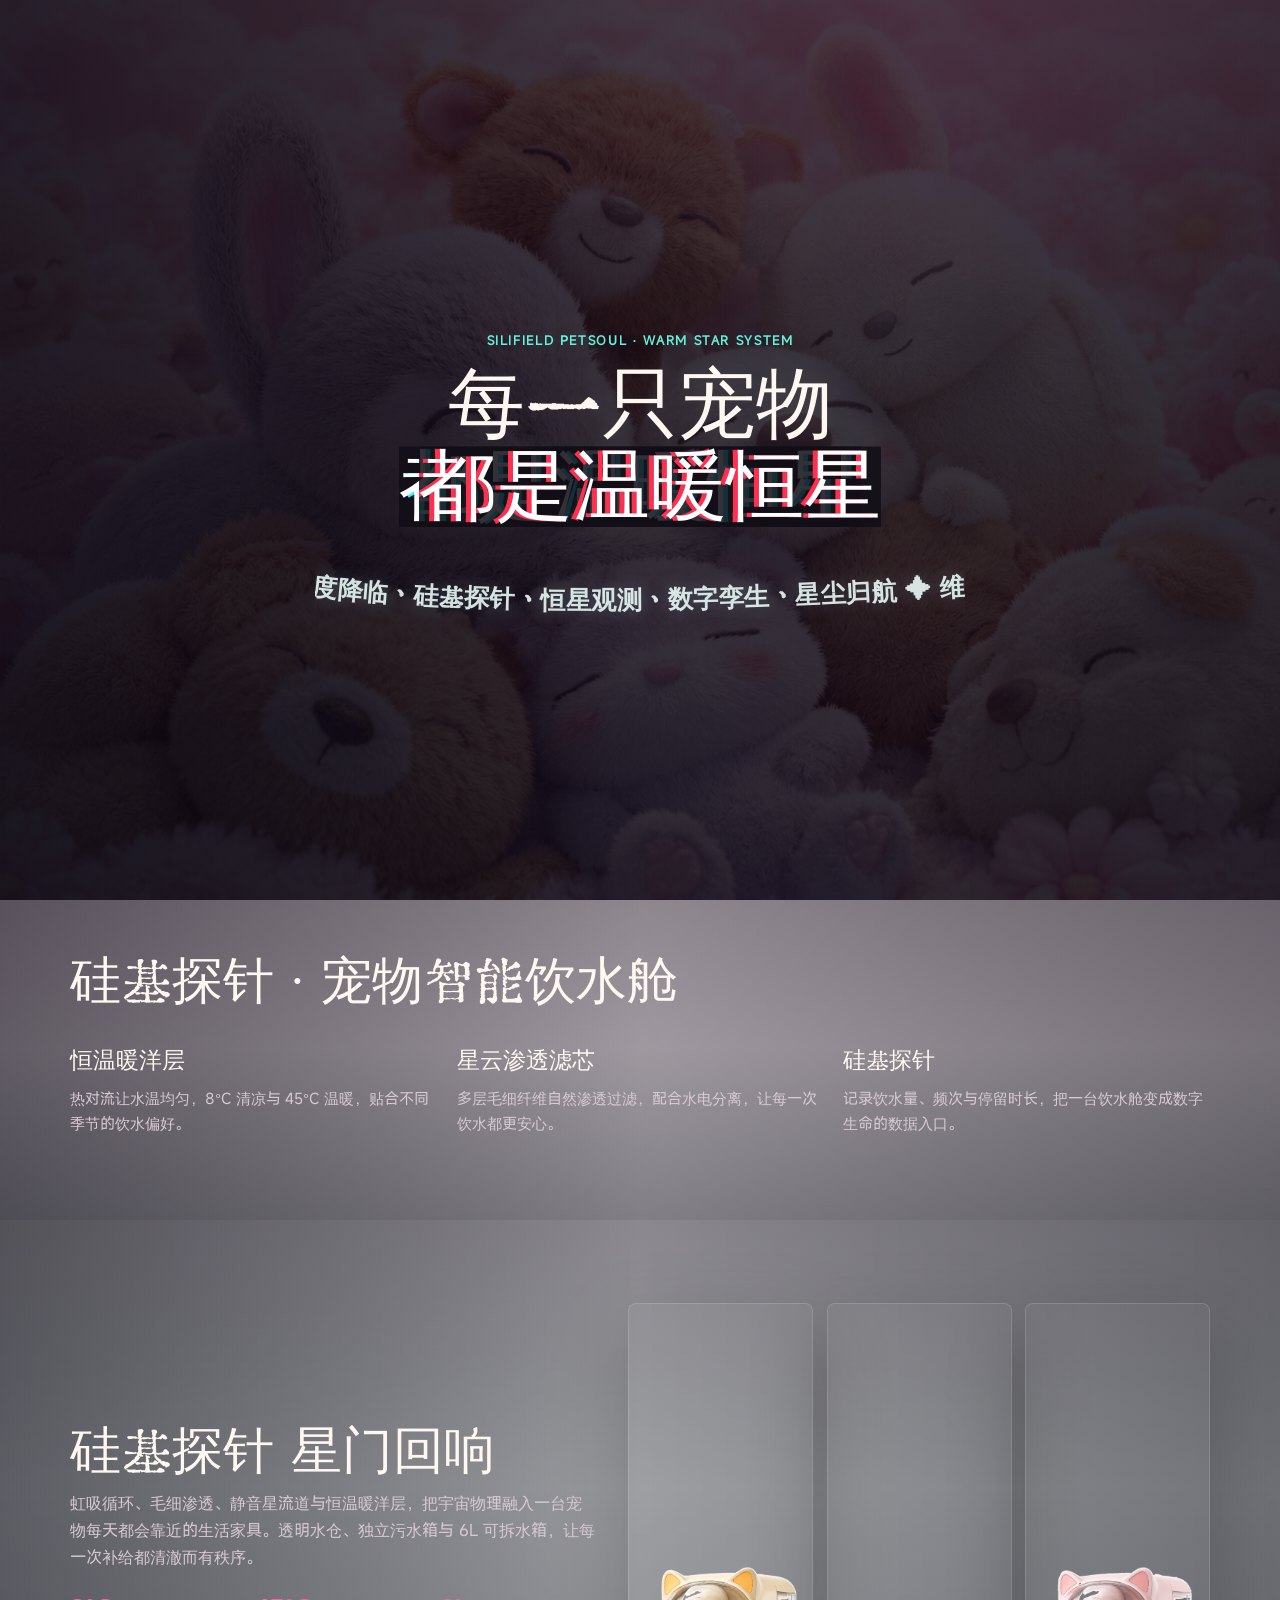
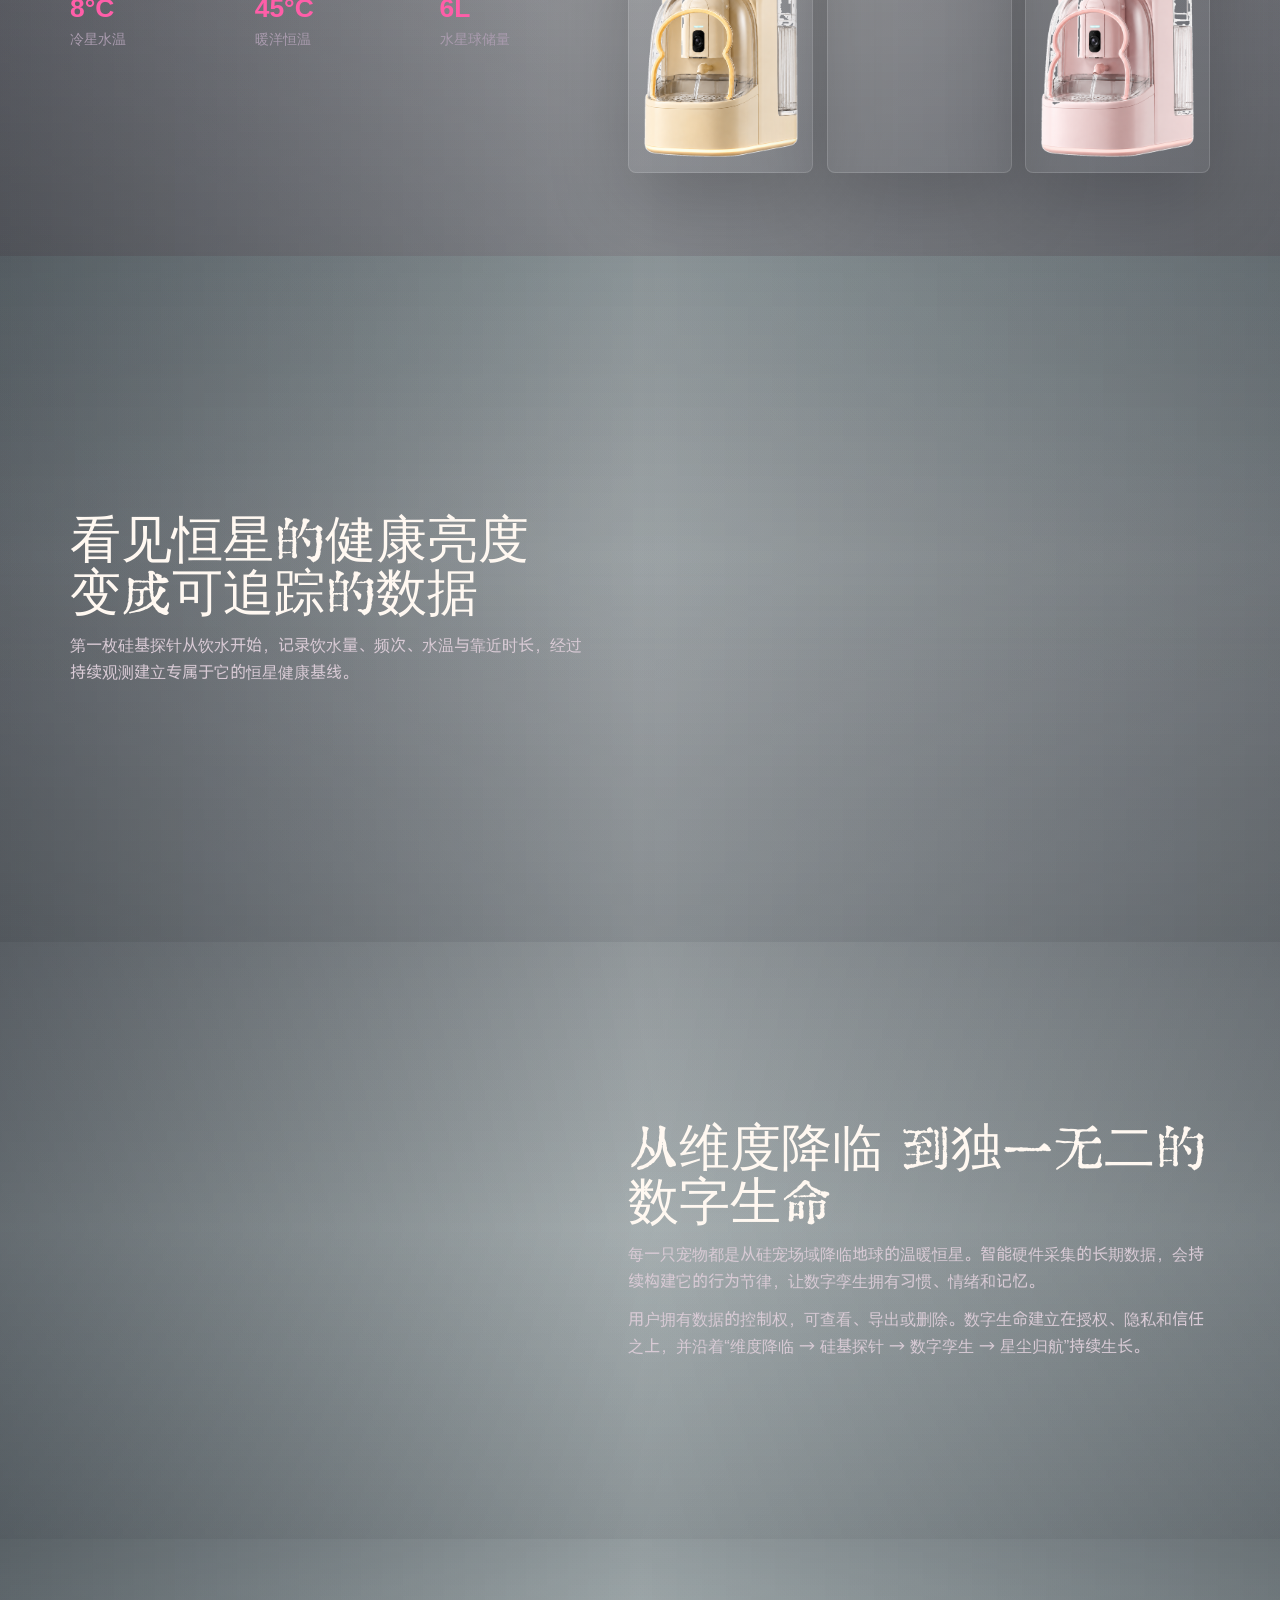
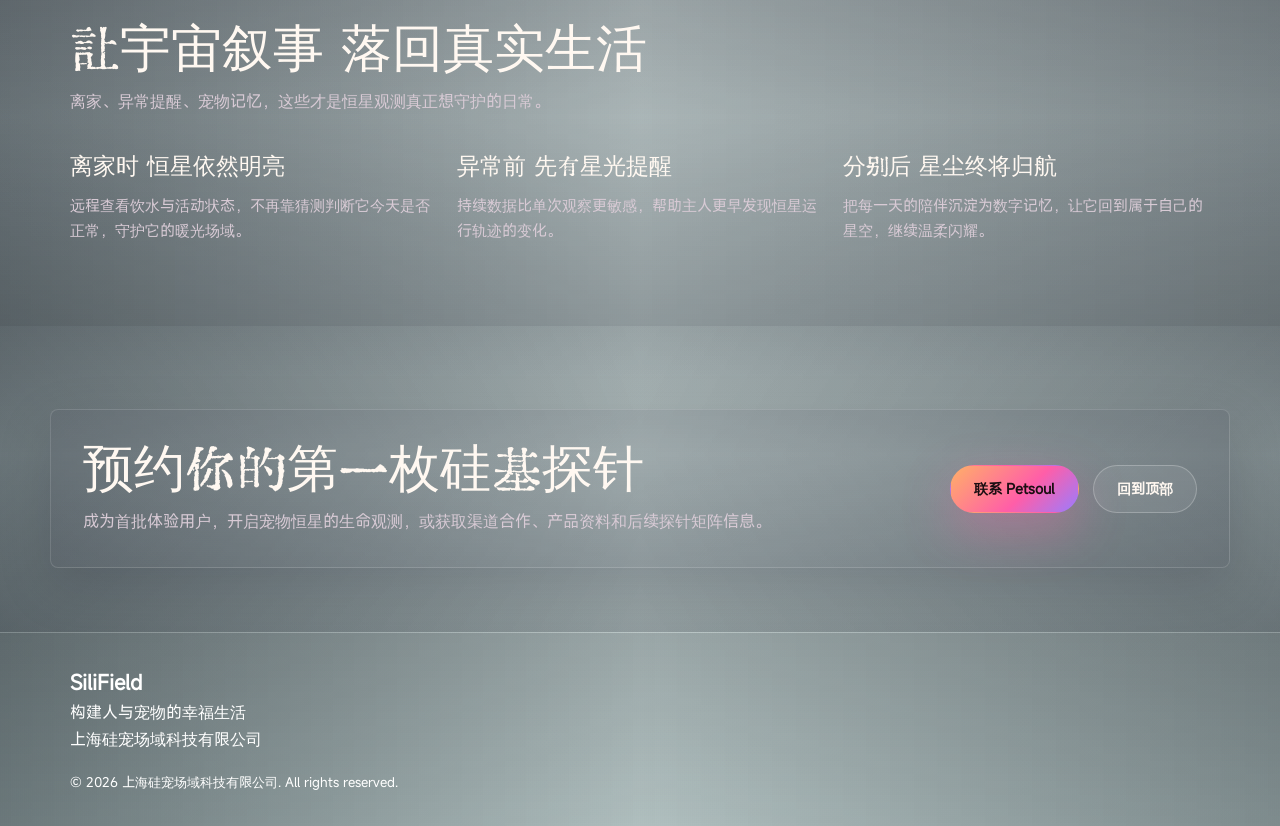
==== docs/index.html @ 90df9db6 "Publish static site from docs directory" ====
<!DOCTYPE html>
<html lang="zh-CN">
<head>
    <meta charset="UTF-8">
    <meta name="viewport" content="width=device-width, initial-scale=1.0">
    <meta name="description" content="硅宠场域 Silifield - 以硅基探针记录宠物恒星的生命数据，构建从维度降临到数字孪生、星尘归航的温暖生命体系。">
    <title>硅宠场域 Silifield - 每一只宠物都是温暖恒星</title>
    <link rel="stylesheet" href="css/style.css?v=20260806-feedback2">
</head>
<body>
    <canvas class="page-reveal-mask" id="pageRevealMask" aria-hidden="true"></canvas>

    <main>
        <section class="hero" id="hero">
            <div class="hero-backdrop" aria-hidden="true">
                <span class="light-thread thread-one"></span>
                <span class="light-thread thread-two"></span>
                <span class="petal-shape petal-one"></span>
                <span class="petal-shape petal-two"></span>
            </div>

            <div class="container hero-layout">
                <div class="hero-copy" data-animate>
                    <p class="eyebrow">SILIFIELD PETSOUL · WARM STAR SYSTEM</p>
                    <h1 class="hero-title" aria-label="每一只宠物 都是温暖恒星">
                        <span class="hero-title-line">每一只宠物</span>
                        <span class="hero-title-line hero-title-glitch" data-text="都是温暖恒星">都是温暖恒星</span>
                    </h1>
                    <div class="hero-text hero-text-loop" aria-label="每一只宠物都是从硅宠场域降临地球的温暖恒星，硅基探针记录每一次饮水与陪伴，最终构建宠物数字孪生生命体系。">
                        <svg class="curved-loop-svg" viewBox="0 0 1440 150" aria-hidden="true" focusable="false">
                            <defs>
                                <path id="hero-curved-loop-path" d="M 0 78 Q 520 138 1440 78" />
                            </defs>
                            <text>
                                <textPath href="#hero-curved-loop-path" startOffset="0%">
                                    维度降临、硅基探针、恒星观测、数字孪生、星尘归航 ✦ 维度降临、硅基探针、恒星观测、数字孪生、星尘归航 ✦ 维度降临、硅基探针、恒星观测、数字孪生、星尘归航 ✦
                                    <animate attributeName="startOffset" from="0%" to="-50%" dur="18s" repeatCount="indefinite" />
                                </textPath>
                            </text>
                        </svg>
                    </div>
                </div>

            </div>
        </section>

        <section class="services" id="products">
            <div class="container">
                <div class="section-heading" data-animate>
                    <h2>硅基探针 · 宠物智能饮水舱</h2>
                </div>

                <div class="service-grid">
                    <article class="service-card" data-animate>
                        <h3>恒温暖洋层</h3>
                        <p>热对流让水温均匀，8°C 清凉与 45°C 温暖，贴合不同季节的饮水偏好。</p>
                    </article>

                    <article class="service-card" data-animate>
                        <h3>星云渗透滤芯</h3>
                        <p>多层毛细纤维自然渗透过滤，配合水电分离，让每一次饮水都更安心。</p>
                    </article>

                    <article class="service-card" data-animate>
                        <h3>硅基探针</h3>
                        <p>记录饮水量、频次与停留时长，把一台饮水舱变成数字生命的数据入口。</p>
                    </article>
                </div>
            </div>
        </section>

        <section class="showcase" id="showcase">
            <div class="container showcase-layout">
                <div class="showcase-copy" data-animate>
                    <h2>硅基探针 星门回响</h2>
                    <p>
                        虹吸循环、毛细渗透、静音星流道与恒温暖洋层，把宇宙物理融入一台宠物每天都会靠近的生活家具。透明水仓、独立污水箱与 6L 可拆水箱，让每一次补给都清澈而有秩序。
                    </p>
                    <div class="spec-row" aria-label="产品核心参数">
                        <div>
                            <strong>8°C</strong>
                            <span>冷星水温</span>
                        </div>
                        <div>
                            <strong>45°C</strong>
                            <span>暖洋恒温</span>
                        </div>
                        <div>
                            <strong>6L</strong>
                            <span>水星球储量</span>
                        </div>
                    </div>
                </div>

                <div class="project-mosaic sample-gallery" data-animate aria-label="暖泉饮水机 V1.0 样本图">
                    <img class="sample-image" src="images/暖泉饮水机V1.0样本1-cutout.png" alt="暖泉饮水机 V1.0 样本 1" loading="lazy" decoding="async">
                    <img class="sample-image" src="images/暖泉饮水机V1.0样本2-cutout.png" alt="暖泉饮水机 V1.0 样本 2" loading="lazy" decoding="async">
                    <img class="sample-image" src="images/暖泉饮水机V1.0样本3-cutout.png" alt="暖泉饮水机 V1.0 样本 3" loading="lazy" decoding="async">
                </div>
            </div>
        </section>

        <section class="data-section" id="data">
            <div class="container data-layout">
                <div class="data-copy" data-animate>
                    <h2>看见恒星的健康亮度 <br>变成可追踪的数据</h2>
                    <p>
                        第一枚硅基探针从饮水开始，记录饮水量、频次、水温与靠近时长，经过持续观测建立专属于它的恒星健康基线。
                    </p>
                </div>

                <div class="data-console data-console-placeholder" data-animate aria-hidden="true"></div>
            </div>
        </section>

        <section class="twin-section" id="twin">
            <div class="container twin-layout">
                <div class="twin-visual twin-visual-placeholder" data-animate aria-hidden="true"></div>

                <div class="twin-copy" data-animate>
                    <h2>从维度降临 到独一无二的数字生命</h2>
                    <p>
                        每一只宠物都是从硅宠场域降临地球的温暖恒星。智能硬件采集的长期数据，会持续构建它的行为节律，让数字孪生拥有习惯、情绪和记忆。
                    </p>
                    <p>
                        用户拥有数据的控制权，可查看、导出或删除。数字生命建立在授权、隐私和信任之上，并沿着“维度降临 → 硅基探针 → 数字孪生 → 星尘归航”持续生长。
                    </p>
                </div>
            </div>
        </section>

        <section class="scenes" id="scenes">
            <div class="container">
                <div class="section-heading" data-animate>
                    <h2>让宇宙叙事 落回真实生活</h2>
                    <p>离家、异常提醒、宠物记忆，这些才是恒星观测真正想守护的日常。</p>
                </div>

                <div class="scene-grid">
                    <article class="scene-card" data-animate>
                        <h3>离家时 恒星依然明亮</h3>
                        <p>远程查看饮水与活动状态，不再靠猜测判断它今天是否正常，守护它的暖光场域。</p>
                    </article>
                    <article class="scene-card" data-animate>
                        <h3>异常前 先有星光提醒</h3>
                        <p>持续数据比单次观察更敏感，帮助主人更早发现恒星运行轨迹的变化。</p>
                    </article>
                    <article class="scene-card" data-animate>
                        <h3>分别后 星尘终将归航</h3>
                        <p>把每一天的陪伴沉淀为数字记忆，让它回到属于自己的星空，继续温柔闪耀。</p>
                    </article>
                </div>
            </div>
        </section>

        <section class="contact-section" id="contact">
            <div class="container contact-layout">
                <div data-animate>
                    <h2>预约你的第一枚硅基探针</h2>
                    <p>成为首批体验用户，开启宠物恒星的生命观测，或获取渠道合作、产品资料和后续探针矩阵信息。</p>
                </div>
                <div class="contact-actions" data-animate>
                    <a class="btn btn-primary" href="#contact" data-postcard-open>联系 Petsoul</a>
                    <a class="btn btn-secondary" href="#hero">回到顶部</a>
                </div>
            </div>
        </section>
    </main>

    <div class="postcard-modal" id="postcardModal" aria-hidden="true">
        <div class="postcard-backdrop" data-postcard-close></div>
        <section class="postcard-dialog" role="dialog" aria-modal="true" aria-labelledby="postcardTitle">
            <button class="postcard-close" type="button" aria-label="关闭明信片" title="关闭明信片" data-postcard-close>&times;</button>
            <div class="postcard-paper">
                <div class="postcard-stamp">SILIFIELD<br>PETSOUL</div>
                <p class="postcard-kicker">A POSTCARD FROM THE WARM FIELD</p>
                <h2 id="postcardTitle">上海硅宠场域科技有限公司</h2>
                <p class="postcard-vision">构建人与宠物的幸福生活</p>
                <p class="postcard-body">每一只宠物，都是从硅宠场域降临地球的温暖恒星。我们用硅基探针记录陪伴，以数字孪生留住生命的亮度。</p>
                <div class="postcard-signature">SiliField PetSoul</div>
            </div>
            <img class="postcard-cat" src="images/postcard-cat.png" alt="趴在明信片上的可爱橘白猫咪" decoding="async">
        </section>
    </div>

    <footer class="site-footer">
        <div class="container footer-layout">
            <div>
                <strong>SiliField</strong>
                <p>构建人与宠物的幸福生活</p>
                <p>上海硅宠场域科技有限公司</p>
            </div>
            <small>&copy; 2026 上海硅宠场域科技有限公司. All rights reserved.</small>
        </div>
    </footer>

    <script src="js/main.js?v=20260806-postcard2"></script>
</body>
</html>
---- docs/css/style.css ----
/* ===================================
   Petsoul 官网 - 暗色沉浸式重构
   Design reference: reference/素材库/官网参考图1.jpg
   =================================== */

@font-face {
    font-family: "Huiwen Mincho";
    src: url("../fonts/huiwen-mincho-subset.woff2") format("woff2");
    font-weight: 400;
    font-style: normal;
    font-display: swap;
}

@font-face {
    font-family: "MiSans";
    src: url("../fonts/misans-subset.woff2") format("woff2");
    font-weight: 400;
    font-style: normal;
    font-display: swap;
}

@font-face {
    font-family: "MiSans Medium";
    src: url("../fonts/misans-medium-nav-subset.woff2") format("woff2");
    font-weight: 500;
    font-style: normal;
    font-display: swap;
}

:root {
    --bg: #080812;
    --bg-deep: #03040a;
    --surface: rgba(18, 20, 38, 0.24);
    --surface-strong: rgba(24, 24, 42, 0.34);
    --line: rgba(255, 255, 255, 0.14);
    --line-strong: rgba(255, 255, 255, 0.24);
    --text: #fff8f1;
    --text-soft: #d8cad5;
    --text-muted: #a99bae;
    --pink: #ff5ea8;
    --rose: #ff8a6b;
    --violet: #9a7cff;
    --teal: #66f0dc;
    --amber: #ffb356;
    --shadow: 0 28px 80px rgba(0, 0, 0, 0.22);
    --radius: 8px;
    --container: 1180px;
    --pad: 1.25rem;
    --nav-height: 4.75rem;
    --font-sans: "PingFang SC", -apple-system, BlinkMacSystemFont, "Segoe UI", Roboto, "Helvetica Neue", Arial, "Microsoft YaHei", sans-serif;
    --font-mincho: "Huiwen Mincho", "Noto Serif SC", "Songti SC", "STSong", Georgia, serif;
    --font-display: "Questrial", "Century Gothic", "Avenir Next", "MiSans", sans-serif;
    --font-misans: "MiSans", "PingFang SC", -apple-system, "Microsoft YaHei", sans-serif;
    --font-heiti: "Heiti SC", "STHeiti", "PingFang SC", "Microsoft YaHei", sans-serif;
    --font: var(--font-sans);
}

*,
*::before,
*::after {
    box-sizing: border-box;
}

* {
    margin: 0;
    padding: 0;
}

html {
    scroll-behavior: smooth;
    overflow-x: hidden;
}

body {
    min-height: 100vh;
    overflow-x: hidden;
    color: var(--text);
    font-family: var(--font);
    line-height: 1.65;
    -webkit-font-smoothing: antialiased;
    -moz-osx-font-smoothing: grayscale;
    background:
        linear-gradient(180deg, rgba(255, 94, 168, 0.22), rgba(5, 6, 16, 0.18) 34%, rgba(102, 240, 220, 0.12) 100%),
        linear-gradient(90deg, rgba(5, 6, 16, 0.44), rgba(5, 6, 16, 0.16) 50%, rgba(5, 6, 16, 0.34)),
        url("../images/官网头部背景参考风格5.jpg") center / cover no-repeat fixed;
}

body::before {
    content: "";
    position: fixed;
    inset: 0;
    z-index: -3;
    background:
        radial-gradient(ellipse at 80% 8%, rgba(255, 94, 168, 0.24), transparent 32%),
        radial-gradient(ellipse at 76% 34%, rgba(102, 240, 220, 0.18), transparent 34%),
        linear-gradient(90deg, rgba(255, 255, 255, 0.035) 1px, transparent 1px),
        linear-gradient(180deg, rgba(255, 255, 255, 0.025) 1px, transparent 1px);
    background-size: auto, auto, 88px 88px, 88px 88px;
    pointer-events: none;
}

body::after {
    content: "";
    position: fixed;
    inset: 0;
    z-index: -2;
    background:
        linear-gradient(90deg, rgba(3, 4, 10, 0.06), transparent 42%, rgba(3, 4, 10, 0.08)),
        linear-gradient(180deg, transparent 0%, rgba(0, 0, 0, 0.08) 100%);
    pointer-events: none;
}

.page-reveal-mask {
    position: fixed;
    inset: 0;
    z-index: 0;
    display: block;
    width: 100vw;
    height: 100vh;
    pointer-events: none;
}

main,
.site-footer {
    position: relative;
    z-index: 1;
}

img {
    max-width: 100%;
    display: block;
}

a {
    color: inherit;
    text-decoration: none;
    font-family: var(--font-misans);
}

button {
    font: inherit;
    font-family: var(--font-misans);
}

.container {
    width: min(100%, var(--container));
    margin: 0 auto;
    padding: 0 var(--pad);
}

.site-header {
    position: fixed;
    top: 0;
    left: 0;
    right: 0;
    z-index: 50;
    height: var(--nav-height);
    background: rgba(5, 6, 16, 0.18);
    border-bottom: 1px solid transparent;
    backdrop-filter: blur(18px);
    -webkit-backdrop-filter: blur(18px);
    transition: background 220ms ease, border-color 220ms ease;
}

.site-header.scrolled {
    background: rgba(5, 6, 16, 0.46);
    border-bottom-color: var(--line);
}

.nav-shell {
    height: 100%;
    display: flex;
    align-items: center;
    justify-content: space-between;
    gap: 1.25rem;
}

.brand {
    display: inline-flex;
    align-items: center;
    gap: 0.7rem;
    color: var(--text);
    font-size: 1.35rem;
    font-weight: 900;
}

.brand-mark {
    width: 30px;
    height: 30px;
    display: inline-block;
    position: relative;
    border: 1px solid rgba(102, 240, 220, 0.82);
    border-radius: 50%;
    box-shadow: 0 0 24px rgba(102, 240, 220, 0.38);
}

.brand-mark::before,
.brand-mark::after {
    content: "";
    position: absolute;
    border-radius: 50%;
}

.brand-mark::before {
    inset: 7px;
    border: 1px solid rgba(255, 94, 168, 0.9);
}

.brand-mark::after {
    inset: 12px;
    background: var(--teal);
}

.nav-links {
    display: none;
    align-items: center;
    gap: 1.85rem;
}

.nav-links a,
.footer-links a {
    color: var(--text-soft);
    font-size: 0.9rem;
    transition: color 180ms ease;
}

.nav-links a:hover,
.footer-links a:hover {
    color: var(--text);
}

.quote-button,
.btn {
    min-height: 3rem;
    display: inline-flex;
    align-items: center;
    justify-content: center;
    border: 1px solid transparent;
    border-radius: 999px;
    font-size: 0.9rem;
    font-weight: 800;
    white-space: nowrap;
    transition: transform 220ms ease, box-shadow 220ms ease, border-color 220ms ease;
}

.quote-button {
    display: none;
    position: relative;
    isolation: isolate;
    padding: 0 1.35rem;
    color: #17111c;
    background: rgba(255, 255, 255, 0.94);
    box-shadow: 0 18px 42px rgba(255, 94, 168, 0.24), 0 5px 18px rgba(255, 255, 255, 0.16);
    overflow: visible;
}

.quote-button::before,
.quote-button::after {
    content: "";
    position: absolute;
    width: 0.72rem;
    height: 0.72rem;
    border-radius: 999px;
    opacity: 0.92;
    transition: transform 240ms cubic-bezier(0.22, 1, 0.36, 1), opacity 240ms ease;
    z-index: -1;
}

.quote-button::before {
    top: 0.2rem;
    right: 0.2rem;
    background: #66f0dc;
    box-shadow: 0 0 24px rgba(102, 240, 220, 0.58);
}

.quote-button::after {
    left: 0.55rem;
    bottom: -0.2rem;
    background: var(--pink);
    box-shadow: 0 0 26px rgba(255, 94, 168, 0.62);
}

.btn {
    padding: 0 1.45rem;
}

.quote-button:hover,
.btn:hover {
    transform: translateY(-2px);
}

.quote-button:hover {
    color: #ffffff;
    border-color: rgba(255, 255, 255, 0.48);
    background: linear-gradient(135deg, #ff8a6b, var(--pink) 58%, #9a7cff);
    box-shadow: 0 22px 52px rgba(255, 94, 168, 0.38);
}

.quote-button:hover::before {
    opacity: 1;
    transform: translate(0.6rem, -0.7rem) scale(1.35);
}

.quote-button:hover::after {
    opacity: 1;
    transform: translate(-0.45rem, 0.55rem) scale(1.25);
}

.btn-primary {
    color: #1b0e12;
    background: linear-gradient(135deg, #ffb067, #ff5ea8 58%, #9a7cff);
    box-shadow: 0 18px 48px rgba(255, 94, 168, 0.34);
}

.btn-secondary {
    color: var(--text);
    border-color: var(--line-strong);
    background: rgba(255, 255, 255, 0.07);
}

.nav-toggle {
    width: 44px;
    height: 44px;
    display: inline-flex;
    flex-direction: column;
    align-items: center;
    justify-content: center;
    gap: 5px;
    border: 1px solid var(--line);
    border-radius: 999px;
    color: var(--text);
    background: rgba(255, 255, 255, 0.08);
}

.nav-toggle span {
    width: 18px;
    height: 2px;
    display: block;
    border-radius: 999px;
    background: currentColor;
    transition: opacity 180ms ease, transform 220ms ease;
}

.nav-toggle.open span:nth-child(1) {
    transform: translateY(7px) rotate(45deg);
}

.nav-toggle.open span:nth-child(2) {
    opacity: 0;
}

.nav-toggle.open span:nth-child(3) {
    transform: translateY(-7px) rotate(-45deg);
}

.mobile-menu {
    position: fixed;
    inset: 0;
    z-index: 45;
    display: none;
    padding-top: 7rem;
    background: rgba(5, 6, 16, 0.96);
    backdrop-filter: blur(20px);
    -webkit-backdrop-filter: blur(20px);
}

.mobile-menu.open {
    display: grid;
    align-content: start;
    justify-items: center;
    gap: 1.4rem;
}

.mobile-menu a {
    color: var(--text);
    font-size: 1.6rem;
    font-weight: 900;
}

section {
    position: relative;
    padding: 5.2rem 0;
    scroll-margin-top: var(--nav-height);
}

.hero {
    min-height: 100vh;
    isolation: isolate;
    display: flex;
    align-items: center;
    overflow: hidden;
    padding: calc(var(--nav-height) + 3.5rem) 0 4.5rem;
    background:
        linear-gradient(90deg, rgba(5, 6, 16, 0.38) 0%, rgba(5, 6, 16, 0.24) 42%, rgba(5, 6, 16, 0.03) 72%, rgba(5, 6, 16, 0.12) 100%),
        linear-gradient(180deg, transparent, rgba(5, 6, 16, 0.18));
}

.hero-backdrop {
    position: absolute;
    inset: 0;
    z-index: 0;
    overflow: hidden;
    pointer-events: none;
}

.hero-backdrop::before {
    content: "";
    position: absolute;
    right: -16%;
    top: -8%;
    width: 70%;
    height: 78%;
    background:
        linear-gradient(145deg, rgba(255, 94, 168, 0.32), rgba(154, 124, 255, 0.18) 42%, transparent 76%);
    clip-path: polygon(32% 0, 100% 12%, 86% 68%, 42% 100%, 0 66%, 8% 18%);
    filter: blur(2px);
    display: none;
}

.hero-backdrop::after {
    content: "";
    position: absolute;
    right: 4%;
    bottom: 8%;
    width: 45%;
    height: 42%;
    background: linear-gradient(135deg, rgba(255, 179, 86, 0.25), rgba(102, 240, 220, 0.15));
    clip-path: polygon(8% 56%, 44% 0, 100% 18%, 86% 78%, 32% 100%);
    display: none;
}

.light-thread {
    position: absolute;
    width: 2px;
    height: 36rem;
    opacity: 0.68;
    background: linear-gradient(180deg, transparent, rgba(255, 138, 107, 0.86), transparent);
    transform-origin: center;
    display: none;
}

.thread-one {
    top: -6rem;
    left: 38%;
    transform: rotate(8deg);
}

.thread-two {
    top: 10%;
    right: 20%;
    transform: rotate(-26deg);
}

.petal-shape {
    position: absolute;
    display: block;
    background: linear-gradient(145deg, rgba(255, 138, 107, 0.54), rgba(102, 240, 220, 0.12));
    filter: blur(0.2px);
    opacity: 0.78;
    display: none;
}

.petal-one {
    right: 10%;
    top: 18%;
    width: 12rem;
    height: 23rem;
    border-radius: 82% 18% 78% 22%;
    transform: rotate(28deg);
}

.petal-two {
    right: 26%;
    top: 44%;
    width: 18rem;
    height: 12rem;
    border-radius: 14% 86% 18% 82%;
    transform: rotate(-16deg);
}

.hero-layout {
    position: relative;
    z-index: 2;
    display: grid;
    gap: 3rem;
    align-items: center;
    justify-items: center;
    text-align: center;
}

.hero-copy {
    max-width: 760px;
    display: grid;
    justify-items: center;
}

.eyebrow {
    margin-bottom: 0.8rem;
    color: var(--teal);
    font-family: "MiSans Medium", var(--font-misans);
    font-size: 0.78rem;
    font-weight: 900;
    letter-spacing: 0.13em;
    text-transform: uppercase;
}

.hero h1,
section h2 {
    color: var(--text);
    font-family: var(--font-mincho);
    font-weight: 500;
    line-height: 1.05;
    letter-spacing: 0;
}

.hero h1 {
    font-size: clamp(3rem, 6vw, 5.35rem);
}

.hero-title {
    display: grid;
    justify-items: center;
    gap: 0.02em;
    width: fit-content;
    max-width: 100%;
    margin: 0 auto;
}

.hero-title-line {
    position: relative;
    display: block;
    width: fit-content;
    max-width: 100%;
    margin: 0 auto;
    color: var(--text);
    white-space: nowrap;
    text-shadow: 0 0 22px rgba(255, 255, 255, 0.08);
}

.section-heading h2 span {
    display: inline-block;
    color: transparent;
    background: linear-gradient(90deg, #ff8a6b, #ff5ea8 38%, #9a7cff 78%, #66f0dc);
    -webkit-background-clip: text;
    background-clip: text;
}

.hero-title-glitch {
    --after-duration: 3s;
    --before-duration: 2s;
    --after-shadow: -5px 0 #ff2f4f;
    --before-shadow: 5px 0 #27f7ff;
    color: #ffffff;
    cursor: pointer;
    user-select: none;
}

.hero-title-glitch::before,
.hero-title-glitch::after {
    content: attr(data-text);
    position: absolute;
    top: 0;
    color: #ffffff;
    background-color: rgba(18, 15, 23, 0.86);
    overflow: hidden;
    clip-path: inset(0 0 0 0);
    pointer-events: none;
}

.hero-title-glitch::before {
    left: -10px;
    text-shadow: var(--before-shadow);
    animation: animate-glitch var(--before-duration) infinite linear alternate-reverse;
}

.hero-title-glitch::after {
    left: 10px;
    text-shadow: var(--after-shadow);
    animation: animate-glitch var(--after-duration) infinite linear alternate-reverse;
}

@keyframes animate-glitch {
    0% {
        clip-path: inset(20% 0 50% 0);
    }

    5% {
        clip-path: inset(10% 0 60% 0);
    }

    10% {
        clip-path: inset(15% 0 55% 0);
    }

    15% {
        clip-path: inset(25% 0 35% 0);
    }

    20% {
        clip-path: inset(30% 0 40% 0);
    }

    25% {
        clip-path: inset(40% 0 20% 0);
    }

    30% {
        clip-path: inset(10% 0 60% 0);
    }

    35% {
        clip-path: inset(15% 0 55% 0);
    }

    40% {
        clip-path: inset(25% 0 35% 0);
    }

    45% {
        clip-path: inset(30% 0 40% 0);
    }

    50% {
        clip-path: inset(20% 0 50% 0);
    }

    55% {
        clip-path: inset(10% 0 60% 0);
    }

    60% {
        clip-path: inset(15% 0 55% 0);
    }

    65% {
        clip-path: inset(25% 0 35% 0);
    }

    70% {
        clip-path: inset(30% 0 40% 0);
    }

    75% {
        clip-path: inset(40% 0 20% 0);
    }

    80% {
        clip-path: inset(20% 0 50% 0);
    }

    85% {
        clip-path: inset(10% 0 60% 0);
    }

    90% {
        clip-path: inset(15% 0 55% 0);
    }

    95% {
        clip-path: inset(25% 0 35% 0);
    }

    100% {
        clip-path: inset(30% 0 40% 0);
    }
}

.hero-text {
    max-width: 520px;
    margin-top: 1.25rem;
    color: var(--text-soft);
    font-family: var(--font-mincho);
    font-size: clamp(1rem, 2vw, 1.18rem);
}

.hero-text-loop {
    width: min(650px, calc(100vw - 2rem));
    max-width: none;
    height: 102px;
    margin-top: 1rem;
    margin-left: auto;
    margin-right: auto;
    overflow: hidden;
}

.curved-loop-svg {
    display: block;
    width: 100%;
    height: 100%;
    overflow: visible;
    user-select: none;
}

.curved-loop-svg path {
    fill: none;
}

.curved-loop-svg text {
    fill: rgba(238, 255, 252, 0.88);
    font-family: var(--font-mincho);
    font-size: 56px;
    font-weight: 900;
    letter-spacing: 0.02em;
    text-shadow: 0 0 20px rgba(102, 240, 220, 0.26), 0 0 28px rgba(255, 94, 168, 0.18);
}

.hero-text-loop + .hero-actions {
    margin-top: 1.15rem;
}

.hero-actions {
    display: flex;
    flex-wrap: wrap;
    gap: 0.85rem;
    margin-top: 2rem;
}

.hero-image-panel {
    position: relative;
    overflow: hidden;
    border: 1px solid var(--line);
    border-radius: var(--radius);
    background: rgba(255, 255, 255, 0.018);
    box-shadow: var(--shadow);
}

.hero-image-panel img {
    width: 100%;
    min-height: 360px;
    object-fit: cover;
}

.hero-image-panel::after {
    content: "";
    position: absolute;
    inset: 0;
    background: linear-gradient(180deg, transparent 42%, rgba(5, 6, 16, 0.30));
}

.hero-image-panel figcaption {
    position: absolute;
    left: 1rem;
    right: 1rem;
    bottom: 1rem;
    z-index: 2;
    display: grid;
    gap: 0.2rem;
    padding: 0.95rem 1rem;
    border: 1px solid rgba(255, 255, 255, 0.16);
    border-radius: var(--radius);
    background: rgba(8, 8, 18, 0.28);
    backdrop-filter: blur(18px);
    -webkit-backdrop-filter: blur(18px);
}

.hero-image-panel figcaption span {
    color: var(--teal);
    font-size: 0.78rem;
    font-weight: 900;
    letter-spacing: 0.1em;
    text-transform: uppercase;
}

.hero-image-panel figcaption strong {
    color: var(--text);
}

.hero-product-panel {
    min-height: clamp(360px, 38vw, 560px);
    overflow: visible;
    border: 0;
    border-radius: 20px;
    background: transparent;
    box-shadow: 0 34px 90px rgba(6, 8, 18, 0.18);
    isolation: isolate;
    -webkit-mask-image:
        linear-gradient(to right, transparent 0%, #000 12%, #000 88%, transparent 100%),
        linear-gradient(to bottom, transparent 0%, #000 12%, #000 88%, transparent 100%);
    -webkit-mask-composite: source-in;
    mask-image:
        linear-gradient(to right, transparent 0%, #000 12%, #000 88%, transparent 100%),
        linear-gradient(to bottom, transparent 0%, #000 12%, #000 88%, transparent 100%);
    mask-composite: intersect;
}

.hero-product-panel::before {
    content: "";
    position: absolute;
    inset: 8%;
    z-index: -1;
    border-radius: 999px;
    background:
        radial-gradient(ellipse at 52% 46%, rgba(255, 255, 255, 0.22), transparent 34%),
        radial-gradient(ellipse at 50% 58%, rgba(102, 240, 220, 0.16), rgba(255, 94, 168, 0.11) 46%, transparent 72%);
    filter: blur(22px);
    pointer-events: none;
}

.hero-product-panel::after {
    content: "";
    position: absolute;
    inset: -2px;
    z-index: 2;
    border-radius: inherit;
    background: radial-gradient(ellipse at 50% 46%, transparent 34%, rgba(5, 6, 16, 0.10) 68%, rgba(5, 6, 16, 0.36) 100%);
    pointer-events: none;
}

.hero-product-img {
    position: relative;
    z-index: 1;
    display: block;
    width: 100%;
    min-height: clamp(360px, 38vw, 560px);
    height: 100%;
    object-fit: contain;
    object-position: center;
    border-radius: inherit;
    opacity: 1;
    filter: drop-shadow(0 20px 60px rgba(0, 0, 0, 0.3));
    transform: scale(1);
    transition: transform 0.6s cubic-bezier(0.22, 1, 0.36, 1);
}

.hero-product-img:hover {
    transform: scale(1.02);
}

.hero-product-glow {
    position: absolute;
    inset: 18% 20% 12%;
    z-index: 3;
    border-radius: 999px;
    background:
        radial-gradient(ellipse at 50% 44%, rgba(255, 255, 255, 0.18), transparent 30%),
        radial-gradient(ellipse at 50% 58%, rgba(102, 240, 220, 0.13), rgba(255, 94, 168, 0.10) 44%, transparent 70%);
    mix-blend-mode: screen;
    filter: blur(12px);
    opacity: 0.72;
    pointer-events: none;
}

.section-heading {
    max-width: 720px;
    margin-bottom: 2.4rem;
}

.section-heading h2,
.showcase-copy h2,
.data-copy h2,
.twin-copy h2,
.contact-layout h2 {
    font-size: clamp(2.15rem, 4vw, 3.5rem);
}

.section-heading p:not(.eyebrow),
.showcase-copy p,
.data-copy p,
.twin-copy p,
.contact-layout p {
    margin-top: 0.75rem;
    color: var(--text-soft);
    font-family: var(--font-misans);
    font-size: 1.02rem;
}

.services {
    padding-top: 3.4rem;
    overflow: hidden;
    background:
        linear-gradient(90deg, rgba(5, 6, 16, 0.22), rgba(5, 6, 16, 0.10) 52%, rgba(5, 6, 16, 0.18)),
        linear-gradient(180deg, rgba(5, 6, 16, 0.18), rgba(5, 6, 16, 0.06) 46%, rgba(5, 6, 16, 0.22));
}

.service-grid,
.scene-grid {
    display: grid;
    gap: 1.25rem;
}

.service-card,
.scene-card,
.data-console,
.mosaic-card,
.contact-layout {
    border: 1px solid var(--line);
    border-radius: var(--radius);
    background:
        linear-gradient(145deg, rgba(255, 255, 255, 0.04), rgba(255, 255, 255, 0.014)),
        rgba(18, 20, 38, 0.24);
    box-shadow: var(--shadow);
}

.service-card {
    min-height: 260px;
    padding: 1.45rem;
    display: grid;
    align-content: end;
    position: relative;
    overflow: hidden;
    isolation: isolate;
    border: 0;
    --mx: 50%;
    --my: 50%;
}

.service-card::before {
    content: "";
    position: absolute;
    inset: 0;
    background:
        radial-gradient(circle at var(--mx) var(--my), rgba(255, 255, 255, 0.10), transparent 26%),
        linear-gradient(135deg, rgba(255, 94, 168, 0.10), transparent 52%),
        linear-gradient(315deg, rgba(102, 240, 220, 0.08), transparent 54%);
    opacity: 0.42;
    z-index: 0;
    transition: opacity 220ms ease;
}

.service-card::after {
    content: "";
    position: absolute;
    inset: 0;
    padding: 2px;
    border-radius: inherit;
    background:
        radial-gradient(circle at var(--mx) var(--my), rgba(255, 255, 255, 0.98) 0 6%, rgba(102, 240, 220, 0.82) 15%, rgba(255, 94, 168, 0.48) 30%, transparent 50%),
        linear-gradient(135deg, rgba(255, 255, 255, 0.62), rgba(102, 240, 220, 0.34), rgba(255, 94, 168, 0.38));
    -webkit-mask: linear-gradient(#000 0 0) content-box, linear-gradient(#000 0 0);
    -webkit-mask-composite: xor;
    mask-composite: exclude;
    opacity: 0.92;
    filter: drop-shadow(0 0 20px rgba(102, 240, 220, 0.28));
    pointer-events: none;
    z-index: 1;
    transition: opacity 220ms ease, filter 220ms ease;
}

.service-card:hover::before {
    opacity: 1;
}

.service-card:hover::after {
    opacity: 1;
    filter: drop-shadow(0 0 24px rgba(102, 240, 220, 0.34)) drop-shadow(0 0 18px rgba(255, 94, 168, 0.22));
}

.service-card > * {
    position: relative;
    z-index: 2;
}

.card-index,
.scene-card span {
    color: var(--pink);
    font-size: 0.9rem;
    font-weight: 900;
}

.service-card h3,
.scene-card h3 {
    margin-top: 0.55rem;
    color: var(--text);
    font-family: var(--font-mincho);
    font-weight: 500;
    font-size: 1.45rem;
    line-height: 1.2;
}

.service-card p,
.scene-card p {
    margin-top: 0.75rem;
    color: var(--text-soft);
    font-family: var(--font-misans);
    font-size: 0.95rem;
}

.service-card a {
    margin-top: 1.15rem;
    color: var(--text);
    font-family: "MiSans Medium", var(--font-misans);
    font-size: 0.9rem;
    font-weight: 900;
}

.service-card a::after {
    content: ">";
    margin-left: 0.35rem;
    color: var(--amber);
}

.showcase {
    overflow: hidden;
    background:
        linear-gradient(90deg, rgba(5, 6, 16, 0.20), rgba(5, 6, 16, 0.08) 50%, rgba(5, 6, 16, 0.18)),
        linear-gradient(180deg, rgba(5, 6, 16, 0.18), rgba(5, 6, 16, 0.05) 42%, rgba(5, 6, 16, 0.22));
}

.showcase-layout,
.data-layout,
.twin-layout,
.contact-layout {
    display: grid;
    gap: 2rem;
    align-items: center;
}

.showcase-copy,
.data-copy,
.twin-copy {
    max-width: 600px;
}

.spec-row {
    display: grid;
    grid-template-columns: repeat(3, 1fr);
    gap: 0.8rem;
    margin-top: 1.5rem;
}

.spec-row div {
    padding: 1rem;
    border: 1px solid var(--line);
    border-radius: var(--radius);
    background: rgba(255, 255, 255, 0.035);
}

.spec-row strong {
    display: block;
    color: var(--pink);
    font-size: 1.65rem;
    line-height: 1;
}

.spec-row span {
    display: block;
    margin-top: 0.45rem;
    color: var(--text-muted);
    font-size: 0.88rem;
}

.project-mosaic {
    display: grid;
    grid-template-columns: 1.25fr 0.85fr;
    grid-template-rows: minmax(180px, 1fr) minmax(180px, 1fr);
    gap: 0.85rem;
}

.sample-gallery {
    grid-template-columns: repeat(3, minmax(0, 1fr));
    grid-template-rows: none;
    align-items: center;
    transition: grid-template-columns 420ms cubic-bezier(0.22, 1, 0.36, 1);
}

.sample-gallery:has(.sample-image:nth-child(1):hover) {
    grid-template-columns: minmax(0, 2.55fr) minmax(56px, 0.42fr) minmax(56px, 0.42fr);
}

.sample-gallery:has(.sample-image:nth-child(2):hover) {
    grid-template-columns: minmax(56px, 0.42fr) minmax(0, 2.55fr) minmax(56px, 0.42fr);
}

.sample-gallery:has(.sample-image:nth-child(3):hover) {
    grid-template-columns: minmax(56px, 0.42fr) minmax(56px, 0.42fr) minmax(0, 2.55fr);
}

.mosaic-main {
    width: 100%;
    height: 100%;
    min-height: 390px;
    object-fit: cover;
    grid-row: 1 / span 2;
    border: 1px solid var(--line);
    border-radius: var(--radius);
    box-shadow: var(--shadow);
}

.sample-image {
    width: 100%;
    height: clamp(320px, 38vw, 470px);
    object-fit: contain;
    object-position: center bottom;
    padding: clamp(0.35rem, 0.9vw, 0.8rem);
    background: rgba(255, 255, 255, 0.025);
    border: 1px solid var(--line);
    border-radius: var(--radius);
    box-shadow: var(--shadow);
    cursor: pointer;
    transform-origin: center bottom;
    transition:
        transform 420ms cubic-bezier(0.22, 1, 0.36, 1),
        opacity 320ms ease,
        filter 320ms ease,
        background 320ms ease,
        border-color 320ms ease,
        box-shadow 420ms ease;
}

.sample-gallery:has(.sample-image:hover) .sample-image:not(:hover) {
    opacity: 0.38;
    filter: saturate(0.72) blur(0.15px);
    transform: scale(0.88);
}

.sample-image:hover {
    z-index: 2;
    transform: scale(1.08);
    background: rgba(255, 255, 255, 0.07);
    border-color: rgba(255, 255, 255, 0.36);
    box-shadow:
        0 22px 58px rgba(6, 8, 18, 0.26),
        0 0 34px rgba(255, 94, 168, 0.24);
}

.mosaic-card {
    min-height: 180px;
    display: grid;
    align-content: end;
    padding: 1.2rem;
    background:
        linear-gradient(135deg, rgba(255, 94, 168, 0.2), rgba(102, 240, 220, 0.08)),
        rgba(18, 20, 38, 0.28);
}

.mosaic-card span {
    color: var(--teal);
    font-size: 0.76rem;
    font-weight: 900;
    letter-spacing: 0.1em;
    text-transform: uppercase;
}

.mosaic-card strong {
    margin-top: 0.45rem;
    color: var(--text);
    font-size: 1.05rem;
    line-height: 1.35;
}

.data-section {
    background:
        linear-gradient(90deg, rgba(5, 6, 16, 0.20), rgba(5, 6, 16, 0.08) 52%, rgba(5, 6, 16, 0.18)),
        linear-gradient(180deg, rgba(102, 240, 220, 0.05), transparent 64%),
        linear-gradient(180deg, rgba(5, 6, 16, 0.16), rgba(5, 6, 16, 0.08) 44%, rgba(5, 6, 16, 0.22));
}

.data-console {
    padding: 1.3rem;
}

.console-top {
    display: flex;
    align-items: center;
    justify-content: space-between;
    gap: 1rem;
    padding-bottom: 1rem;
    border-bottom: 1px solid var(--line);
}

.console-top span {
    color: var(--text-muted);
}

.console-top strong {
    color: var(--teal);
}

.metrics {
    display: grid;
    grid-template-columns: repeat(2, 1fr);
    gap: 0.85rem;
    margin-top: 1rem;
}

.metrics div {
    min-height: 116px;
    padding: 1rem;
    border: 1px solid rgba(255, 255, 255, 0.1);
    border-radius: var(--radius);
    background: rgba(255, 255, 255, 0.028);
}

.metric-value {
    display: block;
    color: var(--pink);
    font-size: clamp(2rem, 4vw, 3rem);
    font-weight: 950;
    line-height: 1;
}

.metrics small {
    display: block;
    margin-top: 0.55rem;
    color: var(--text-muted);
    font-size: 0.9rem;
}

.signal-list {
    display: grid;
    gap: 0.65rem;
    margin-top: 1rem;
    list-style: none;
}

.signal-list li {
    color: var(--text-soft);
    font-size: 0.95rem;
}

.signal-list li::before {
    content: "";
    width: 0.55rem;
    height: 0.55rem;
    display: inline-block;
    margin-right: 0.55rem;
    border-radius: 2px;
    background: var(--teal);
    box-shadow: 0 0 18px rgba(102, 240, 220, 0.58);
    transform: rotate(45deg);
}

.twin-section {
    overflow: hidden;
    background:
        linear-gradient(90deg, rgba(5, 6, 16, 0.20), rgba(5, 6, 16, 0.08) 52%, rgba(5, 6, 16, 0.18)),
        linear-gradient(180deg, rgba(5, 6, 16, 0.16), rgba(5, 6, 16, 0.05) 48%, rgba(5, 6, 16, 0.22));
}

.twin-visual {
    min-height: 430px;
    position: relative;
    border: 1px solid var(--line);
    border-radius: var(--radius);
    background:
        linear-gradient(145deg, rgba(255, 94, 168, 0.12), rgba(102, 240, 220, 0.08)),
        rgba(18, 20, 38, 0.22);
    box-shadow: var(--shadow);
}

.twin-copy p:not(.eyebrow) {
    color: var(--text-soft);
    font-family: var(--font-misans);
    font-weight: 400;
    text-shadow: none;
}

.twin-silhouette {
    position: absolute;
    left: 50%;
    top: 48%;
    width: 210px;
    height: 240px;
    transform: translate(-50%, -50%);
    border: 1px solid rgba(102, 240, 220, 0.58);
    border-radius: 46% 46% 40% 40% / 38% 38% 48% 48%;
    background:
        linear-gradient(145deg, rgba(255, 255, 255, 0.18), rgba(255, 94, 168, 0.10)),
        rgba(8, 8, 18, 0.16);
    box-shadow:
        inset 0 0 52px rgba(102, 240, 220, 0.16),
        0 0 78px rgba(255, 94, 168, 0.18);
}

.twin-silhouette::before,
.twin-silhouette::after {
    content: "";
    position: absolute;
    top: -24px;
    width: 66px;
    height: 74px;
    border: 1px solid rgba(102, 240, 220, 0.42);
    background: rgba(255, 255, 255, 0.035);
}

.twin-silhouette::before {
    left: 28px;
    border-radius: 70% 18% 58% 32%;
    transform: rotate(-18deg);
}

.twin-silhouette::after {
    right: 28px;
    border-radius: 18% 70% 32% 58%;
    transform: rotate(18deg);
}

.twin-silhouette span {
    position: absolute;
    top: 44%;
    width: 14px;
    height: 32px;
    border-radius: 999px;
    background: var(--teal);
    box-shadow: 0 0 22px rgba(102, 240, 220, 0.74);
}

.twin-silhouette span:first-child {
    left: 34%;
}

.twin-silhouette span:last-child {
    right: 34%;
}

.memory-strip {
    position: absolute;
    padding: 0.5rem 0.75rem;
    border: 1px solid var(--line);
    border-radius: 999px;
    color: var(--text-soft);
    background: rgba(8, 8, 18, 0.28);
    font-size: 0.78rem;
}

.strip-one {
    left: 8%;
    top: 18%;
}

.strip-two {
    right: 8%;
    top: 28%;
}

.strip-three {
    left: 12%;
    bottom: 18%;
}

.scene-grid {
    margin-top: 1.5rem;
}

.scenes {
    overflow: hidden;
    background:
        linear-gradient(90deg, rgba(5, 6, 16, 0.20), rgba(5, 6, 16, 0.08) 50%, rgba(5, 6, 16, 0.18)),
        linear-gradient(180deg, rgba(5, 6, 16, 0.18), rgba(5, 6, 16, 0.05) 46%, rgba(5, 6, 16, 0.22));
}

.scene-card {
    min-height: 230px;
    padding: 1.35rem;
    position: relative;
    overflow: hidden;
    isolation: isolate;
    border: 1px solid rgba(255, 255, 255, 0.72);
    background:
        radial-gradient(circle at var(--mx, 50%) var(--my, 50%), rgba(255, 255, 255, 0.18), transparent 30%),
        linear-gradient(145deg, rgba(255, 255, 255, 0.17), rgba(255, 255, 255, 0.045)),
        rgba(18, 20, 38, 0.18);
    --mx: 50%;
    --my: 50%;
    transition:
        border-color 220ms ease,
        box-shadow 260ms ease,
        background 260ms ease,
        transform 260ms ease;
}

.scene-card::before {
    content: "";
    position: absolute;
    inset: 0;
    z-index: 0;
    background:
        radial-gradient(circle at var(--mx) var(--my), rgba(255, 255, 255, 0.24), transparent 24%),
        linear-gradient(135deg, rgba(255, 255, 255, 0.12), transparent 48%),
        linear-gradient(315deg, rgba(102, 240, 220, 0.12), transparent 54%);
    opacity: 0.54;
    pointer-events: none;
    transition: opacity 220ms ease;
}

.scene-card::after {
    content: "";
    position: absolute;
    inset: 0;
    z-index: 1;
    padding: 2px;
    border-radius: inherit;
    background:
        radial-gradient(circle at var(--mx) var(--my), rgba(255, 255, 255, 0.98) 0 7%, rgba(255, 255, 255, 0.72) 18%, rgba(102, 240, 220, 0.28) 32%, transparent 52%),
        linear-gradient(135deg, rgba(255, 255, 255, 0.9), rgba(255, 255, 255, 0.44), rgba(255, 255, 255, 0.72));
    -webkit-mask: linear-gradient(#000 0 0) content-box, linear-gradient(#000 0 0);
    -webkit-mask-composite: xor;
    mask-composite: exclude;
    opacity: 0.88;
    filter: drop-shadow(0 0 20px rgba(255, 255, 255, 0.22));
    pointer-events: none;
    transition: opacity 220ms ease, filter 220ms ease;
}

.scene-card:hover {
    border-color: rgba(255, 255, 255, 0.94);
    box-shadow:
        0 22px 64px rgba(6, 8, 18, 0.20),
        0 0 42px rgba(255, 255, 255, 0.18);
    transform: translateY(-2px);
}

.scene-card:hover::before,
.scene-card:hover::after {
    opacity: 1;
}

.scene-card:hover::after {
    filter: drop-shadow(0 0 24px rgba(255, 255, 255, 0.32)) drop-shadow(0 0 18px rgba(102, 240, 220, 0.18));
}

.scene-card > * {
    position: relative;
    z-index: 2;
}

.contact-section {
    padding-bottom: 4rem;
    overflow: hidden;
    background:
        linear-gradient(90deg, rgba(5, 6, 16, 0.20), rgba(5, 6, 16, 0.08) 50%, rgba(5, 6, 16, 0.18)),
        linear-gradient(180deg, rgba(5, 6, 16, 0.16), rgba(5, 6, 16, 0.05) 42%, rgba(5, 6, 16, 0.22));
}

.contact-layout {
    padding: 2rem;
    grid-template-columns: 1fr;
    background:
        linear-gradient(145deg, rgba(255, 255, 255, 0.026), rgba(255, 255, 255, 0.008)),
        rgba(18, 20, 38, 0.11);
    box-shadow: 0 18px 54px rgba(6, 8, 18, 0.16);
}

.contact-actions {
    display: flex;
    flex-wrap: wrap;
    gap: 0.85rem;
}

.site-footer {
    padding: 2rem 0;
    border-top: 1px solid var(--line);
    color: #fff;
    background:
        linear-gradient(90deg, rgba(3, 4, 10, 0.20), rgba(3, 4, 10, 0.08) 52%, rgba(3, 4, 10, 0.18)),
        linear-gradient(180deg, rgba(3, 4, 10, 0.16), rgba(3, 4, 10, 0.05));
}

.footer-layout {
    display: grid;
    gap: 1.25rem;
    font-family: var(--font-misans);
}

.footer-layout strong {
    display: block;
    color: #fff;
    font-size: 1.3rem;
}

.footer-layout p,
.footer-layout small {
    color: #fff;
}

.footer-links {
    display: flex;
    flex-wrap: wrap;
    gap: 1rem;
}

.footer-links a {
    color: #fff;
}

[data-animate] {
    opacity: 1;
    transform: translateY(0);
    transition: opacity 680ms ease, transform 680ms cubic-bezier(0.22, 1, 0.36, 1);
}

[data-animate].visible {
    opacity: 1;
    transform: translateY(0);
}

@media (min-width: 720px) {
    .service-grid,
    .scene-grid {
        grid-template-columns: repeat(3, 1fr);
    }

    .footer-layout {
        grid-template-columns: 1.2fr auto;
        align-items: end;
    }

    .footer-layout small {
        grid-column: 1 / -1;
    }
}

@media (min-width: 880px) {
    [data-animate] {
        opacity: 0;
        transform: translateY(24px);
    }

    [data-animate].visible {
        opacity: 1;
        transform: translateY(0);
    }

    .nav-links,
    .quote-button {
        display: flex;
    }

    .nav-toggle {
        display: none;
    }

    .hero-layout {
        grid-template-columns: minmax(0, 760px);
        justify-content: center;
    }

    .showcase-layout,
    .data-layout,
    .twin-layout {
        grid-template-columns: minmax(0, 0.95fr) minmax(0, 1.05fr);
    }

    .hero-copy {
        padding-top: 1rem;
    }

    .contact-layout {
        grid-template-columns: 1fr auto;
    }
}

@media (max-width: 640px) {
    :root {
        --nav-height: 4.3rem;
        --pad: 1rem;
    }

    section {
        padding: 4.2rem 0;
    }

    .hero {
        align-items: flex-start;
        padding-top: calc(var(--nav-height) + 1.2rem);
        padding-bottom: 3.2rem;
    }

    .hero-layout {
        gap: 2rem;
    }

    .hero h1 {
        font-size: clamp(2.5rem, 13vw, 3.4rem);
    }

    .hero-text-loop {
        height: 82px;
        margin-top: 0.5rem;
    }

    .curved-loop-svg text {
        font-size: 46px;
    }

    .hero-actions,
    .contact-actions {
        flex-direction: column;
        align-items: stretch;
    }

    .hero-image-panel img {
        min-height: 300px;
    }

    .hero-product-panel,
    .hero-product-img {
        min-height: 320px;
    }

    .spec-row,
    .metrics,
    .project-mosaic {
        grid-template-columns: 1fr;
    }

    .mosaic-main {
        grid-row: auto;
        min-height: 280px;
    }

    .sample-gallery {
        grid-template-columns: 1fr;
    }

    .sample-gallery:has(.sample-image:nth-child(1):hover),
    .sample-gallery:has(.sample-image:nth-child(2):hover),
    .sample-gallery:has(.sample-image:nth-child(3):hover) {
        grid-template-columns: 1fr;
    }

    .sample-image {
        height: min(92vw, 430px);
    }

    .sample-gallery:has(.sample-image:hover) .sample-image:not(:hover),
    .sample-image:hover {
        opacity: 1;
        filter: none;
        transform: none;
    }

    .mosaic-card {
        min-height: 150px;
    }

    .twin-visual {
        min-height: 360px;
    }

    .strip-one {
        left: 1rem;
        top: 1rem;
    }

    .strip-two {
        right: 1rem;
        top: auto;
        bottom: 1rem;
    }

    .strip-three {
        display: none;
    }
}

@media (prefers-reduced-motion: reduce) {
    .page-reveal-mask {
        display: none;
    }

    *,
    *::before,
    *::after {
        animation-duration: 1ms !important;
        animation-iteration-count: 1 !important;
        transition-duration: 1ms !important;
        scroll-behavior: auto !important;
    }
}

@media (hover: none) {
    .page-reveal-mask {
        display: none;
    }
}

.data-console-placeholder {
    min-height: 520px;
    visibility: hidden;
    pointer-events: none;
}

.twin-visual-placeholder {
    visibility: hidden;
    pointer-events: none;
}

.postcard-modal {
    position: fixed;
    inset: 0;
    z-index: 20;
    display: grid;
    place-items: center;
    padding: 1.25rem;
    visibility: hidden;
    opacity: 0;
    pointer-events: none;
    transition: opacity 260ms ease, visibility 260ms ease;
}

.postcard-modal.is-open {
    visibility: visible;
    opacity: 1;
    pointer-events: auto;
}

.postcard-backdrop {
    position: absolute;
    inset: 0;
    background: rgba(4, 4, 12, 0.72);
    backdrop-filter: blur(10px);
}

.postcard-dialog {
    width: min(760px, 100%);
    min-height: 510px;
    position: relative;
    display: grid;
    align-items: end;
    isolation: isolate;
    transform: translateY(22px) scale(0.97);
    transition: transform 360ms cubic-bezier(0.22, 1, 0.36, 1);
}

.postcard-modal.is-open .postcard-dialog {
    transform: translateY(0) scale(1);
}

.postcard-paper {
    position: relative;
    z-index: 1;
    min-height: 390px;
    padding: 3rem 3rem 2.5rem;
    overflow: hidden;
    border: 1px solid rgba(255, 255, 255, 0.72);
    border-radius: 6px;
    color: #211c2a;
    background:
        linear-gradient(135deg, rgba(255, 255, 255, 0.38), transparent 35%),
        #f7e9df;
    box-shadow: 0 32px 90px rgba(0, 0, 0, 0.42), 0 0 48px rgba(255, 94, 168, 0.2);
}

.postcard-paper::before,
.postcard-paper::after {
    content: "";
    position: absolute;
    pointer-events: none;
}

.postcard-paper::before {
    inset: 1rem;
    border: 1px dashed rgba(33, 28, 42, 0.24);
    border-radius: 2px;
}

.postcard-paper::after {
    right: -8rem;
    bottom: -9rem;
    width: 320px;
    height: 320px;
    border-radius: 50%;
    background: radial-gradient(circle, rgba(102, 240, 220, 0.3), transparent 68%);
}

.postcard-close {
    position: absolute;
    top: -0.9rem;
    right: -0.9rem;
    z-index: 5;
    width: 2.8rem;
    height: 2.8rem;
    display: grid;
    place-items: center;
    border: 1px solid rgba(255, 255, 255, 0.5);
    border-radius: 50%;
    color: #fff;
    background: rgba(18, 20, 38, 0.84);
    font-family: Arial, sans-serif;
    font-size: 1.7rem;
    line-height: 1;
    cursor: pointer;
}

.postcard-kicker,
.postcard-stamp,
.postcard-signature {
    font-family: var(--font-misans);
    letter-spacing: 0.12em;
}

.postcard-kicker {
    position: relative;
    z-index: 1;
    color: #2c9f99;
    font-size: 0.78rem;
    font-weight: 700;
}

.postcard-paper h2 {
    position: relative;
    z-index: 1;
    max-width: 500px;
    margin-top: 4.5rem;
    color: #211c2a;
    font-family: var(--font-mincho);
    font-size: clamp(2rem, 5vw, 3.4rem);
    font-weight: 500;
    line-height: 1.2;
}

.postcard-vision,
.postcard-body,
.postcard-signature {
    position: relative;
    z-index: 1;
}

.postcard-vision {
    margin-top: 1.1rem;
    color: #df4f94;
    font-family: var(--font-mincho);
    font-size: clamp(1.45rem, 3vw, 2rem);
}

.postcard-body {
    max-width: 470px;
    margin-top: 1.15rem;
    color: rgba(33, 28, 42, 0.72);
    font-family: var(--font-misans);
    font-size: 1rem;
    line-height: 1.85;
}

.postcard-signature {
    margin-top: 2rem;
    color: rgba(33, 28, 42, 0.62);
    font-size: 0.78rem;
}

.postcard-stamp {
    position: absolute;
    top: 2rem;
    right: 2rem;
    z-index: 2;
    width: 86px;
    height: 86px;
    display: grid;
    place-items: center;
    border: 1px solid rgba(33, 28, 42, 0.35);
    color: #211c2a;
    font-size: 0.58rem;
    line-height: 1.45;
    text-align: center;
    transform: rotate(4deg);
}

.postcard-cat {
    position: absolute;
    right: clamp(1rem, 7vw, 4.5rem);
    top: -2.2rem;
    z-index: 3;
    width: clamp(210px, 36vw, 330px);
    filter: drop-shadow(0 20px 16px rgba(31, 24, 36, 0.24));
    pointer-events: none;
}

body.postcard-open {
    overflow: hidden;
}

@media (max-width: 640px) {
    .data-console-placeholder {
        min-height: 360px;
    }

    .postcard-dialog {
        min-height: 510px;
    }

    .postcard-paper {
        min-height: 420px;
        padding: 2.5rem 1.35rem 2rem;
    }

    .postcard-paper h2 {
        max-width: 78%;
        margin-top: 4rem;
        font-size: clamp(1.65rem, 8vw, 2.5rem);
    }

    .postcard-cat {
        right: -0.5rem;
        top: -1.3rem;
        width: 220px;
    }

    .postcard-stamp {
        top: 1.4rem;
        right: 1.2rem;
        width: 68px;
        height: 68px;
        font-size: 0.5rem;
    }
}

/* Keep the information rhythm while removing the framed card treatment. */
.service-card,
.scene-card {
    min-height: 0;
    padding: 0;
    align-content: start;
    border: 0;
    border-radius: 0;
    background: transparent;
    box-shadow: none;
    overflow: visible;
    isolation: auto;
}

.service-card::before,
.service-card::after,
.scene-card::before,
.scene-card::after {
    display: none;
}

.service-card > *,
.scene-card > * {
    position: static;
}

.service-card h3,
.scene-card h3 {
    margin-top: 0;
}

.spec-row {
    gap: 1.75rem;
}

.spec-row div {
    padding: 0;
    border: 0;
    border-radius: 0;
    background: transparent;
}
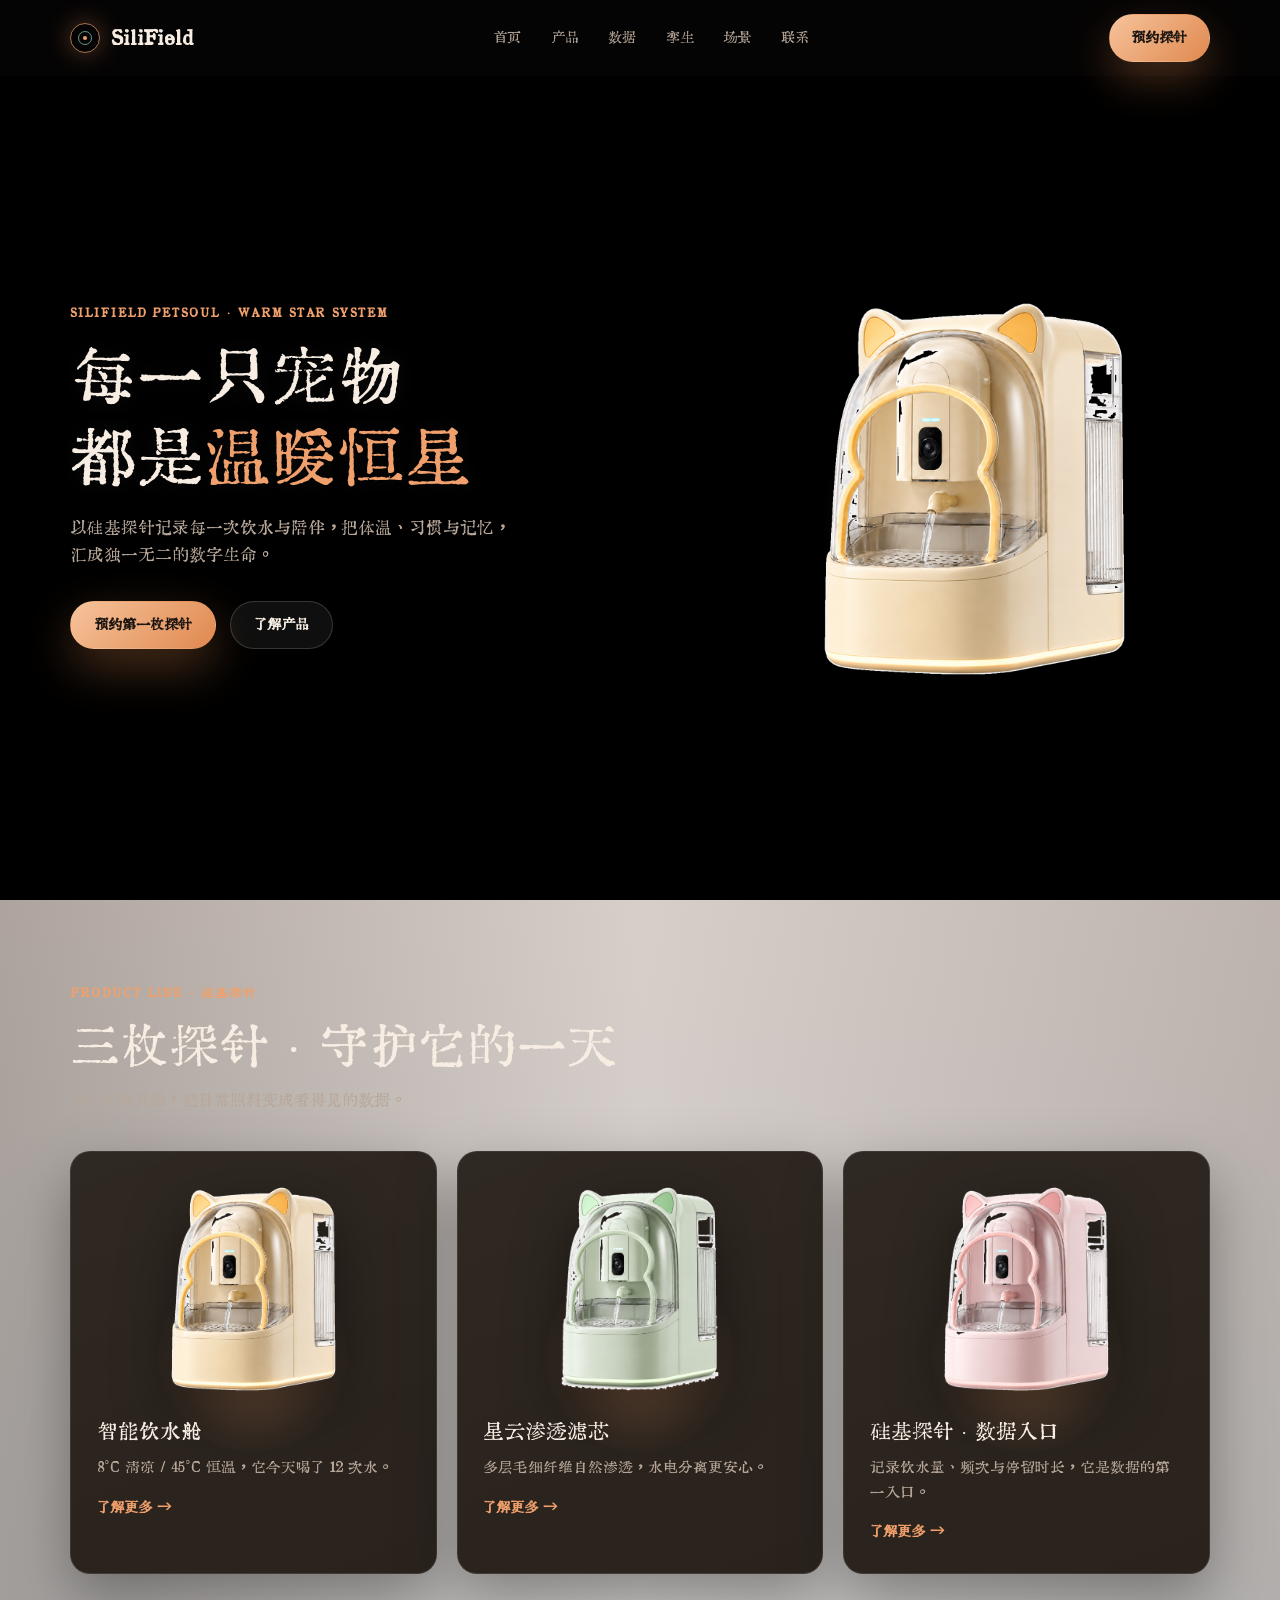
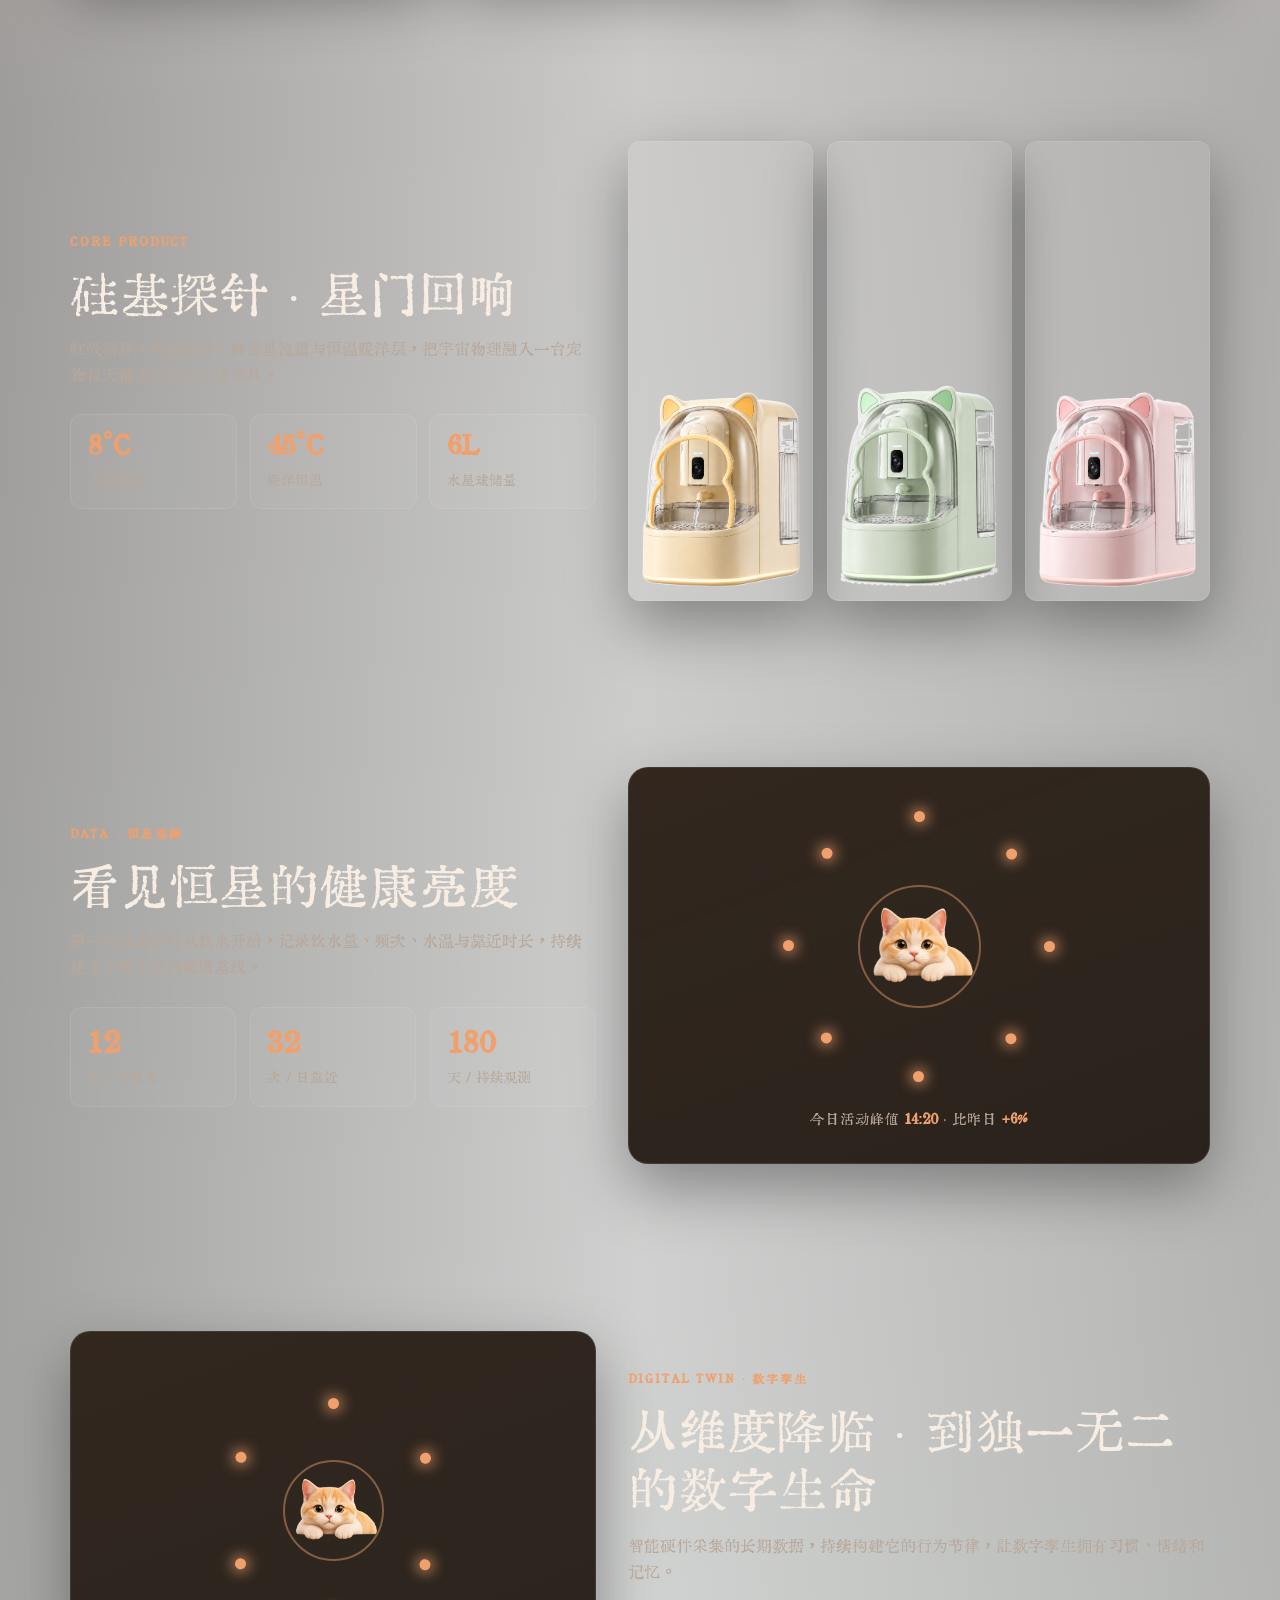
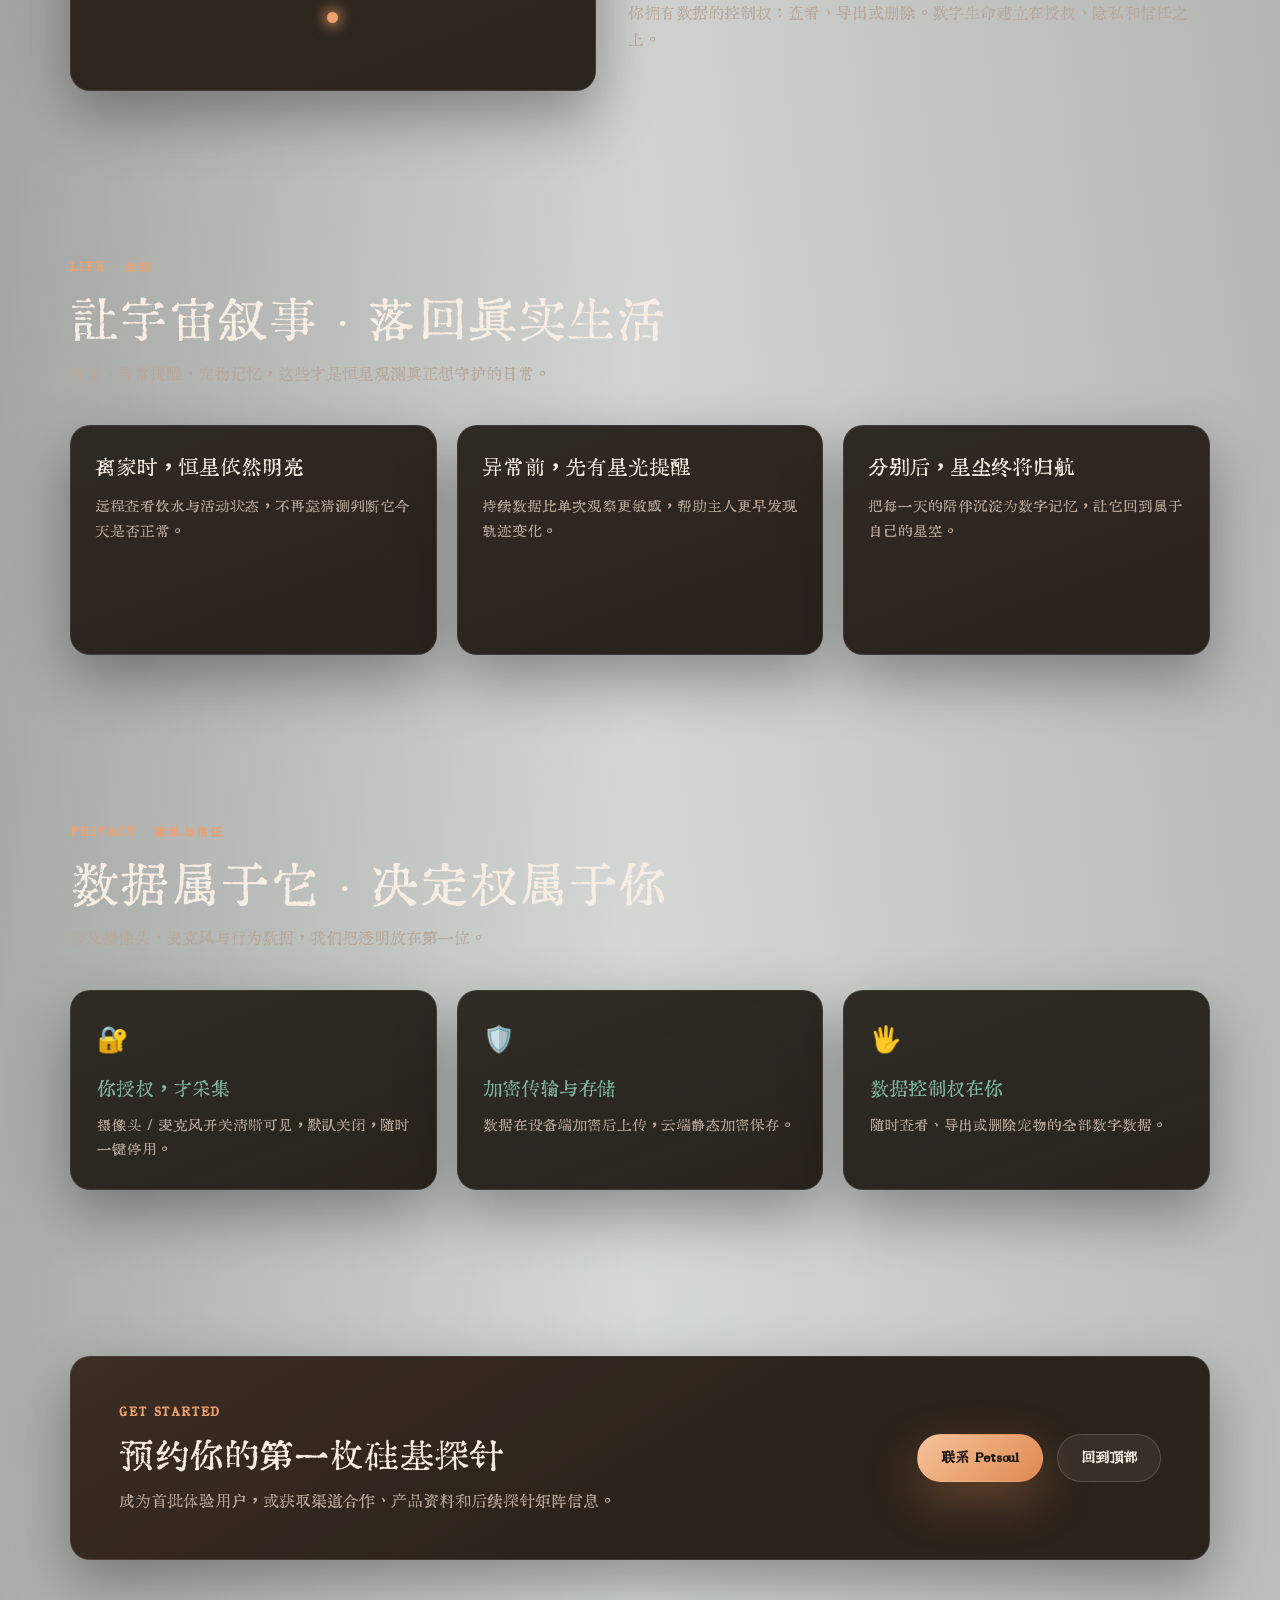
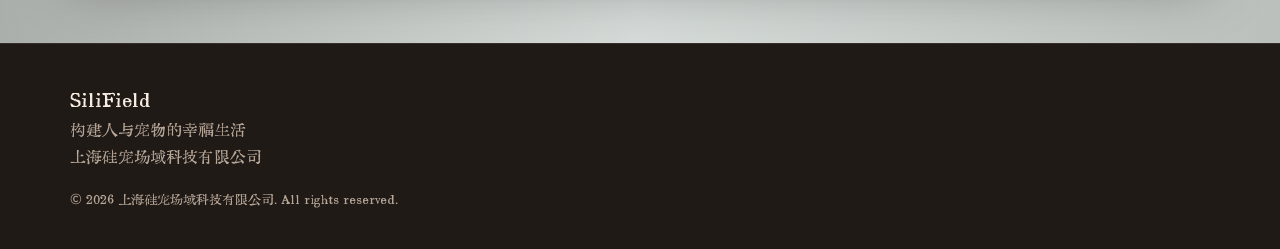
==== commit 37238a71: "Apply warm-light redesign with full Huiwen Mincho font - Replace neon pink/cyan palette with warm pe" ====
--- a/docs/index.html
+++ b/docs/index.html
@@ -3,67 +3,90 @@
 <head>
     <meta charset="UTF-8">
     <meta name="viewport" content="width=device-width, initial-scale=1.0">
-    <meta name="description" content="硅宠场域 Silifield - 以硅基探针记录宠物恒星的生命数据，构建从维度降临到数字孪生、星尘归航的温暖生命体系。">
+    <meta name="description" content="硅宠场域 Silifield - 以硅基探针记录宠物恒星的生命数据，从饮水开始，构建从数据采集到数字孪生的温暖生命体系。">
     <title>硅宠场域 Silifield - 每一只宠物都是温暖恒星</title>
-    <link rel="stylesheet" href="css/style.css?v=20260806-feedback2">
+    <link rel="stylesheet" href="css/style.css?v=20260807-warm6">
 </head>
 <body>
     <canvas class="page-reveal-mask" id="pageRevealMask" aria-hidden="true"></canvas>
 
+    <header class="site-header" id="navbar">
+        <div class="container nav-shell">
+            <a class="brand" href="#hero">
+                <span class="brand-mark" aria-hidden="true"></span>
+                <span class="brand-text">SiliField</span>
+            </a>
+            <nav class="nav-links" aria-label="主导航">
+                <a href="#hero">首页</a>
+                <a href="#products">产品</a>
+                <a href="#data">数据</a>
+                <a href="#twin">孪生</a>
+                <a href="#scenes">场景</a>
+                <a href="#contact">联系</a>
+            </nav>
+            <a class="quote-button" href="#contact">预约探针</a>
+            <button class="nav-toggle" id="navbarToggle" type="button" aria-label="打开菜单" aria-expanded="false">
+                <span></span>
+                <span></span>
+                <span></span>
+            </button>
+        </div>
+    </header>
+
     <main>
         <section class="hero" id="hero">
-            <div class="hero-backdrop" aria-hidden="true">
-                <span class="light-thread thread-one"></span>
-                <span class="light-thread thread-two"></span>
-                <span class="petal-shape petal-one"></span>
-                <span class="petal-shape petal-two"></span>
-            </div>
-
             <div class="container hero-layout">
                 <div class="hero-copy" data-animate>
                     <p class="eyebrow">SILIFIELD PETSOUL · WARM STAR SYSTEM</p>
-                    <h1 class="hero-title" aria-label="每一只宠物 都是温暖恒星">
+                    <h1 class="hero-title" aria-label="每一只宠物都是温暖恒星">
                         <span class="hero-title-line">每一只宠物</span>
-                        <span class="hero-title-line hero-title-glitch" data-text="都是温暖恒星">都是温暖恒星</span>
+                        <span class="hero-title-line">都是<span class="g">温暖恒星</span></span>
                     </h1>
-                    <div class="hero-text hero-text-loop" aria-label="每一只宠物都是从硅宠场域降临地球的温暖恒星，硅基探针记录每一次饮水与陪伴，最终构建宠物数字孪生生命体系。">
-                        <svg class="curved-loop-svg" viewBox="0 0 1440 150" aria-hidden="true" focusable="false">
-                            <defs>
-                                <path id="hero-curved-loop-path" d="M 0 78 Q 520 138 1440 78" />
-                            </defs>
-                            <text>
-                                <textPath href="#hero-curved-loop-path" startOffset="0%">
-                                    维度降临、硅基探针、恒星观测、数字孪生、星尘归航 ✦ 维度降临、硅基探针、恒星观测、数字孪生、星尘归航 ✦ 维度降临、硅基探针、恒星观测、数字孪生、星尘归航 ✦
-                                    <animate attributeName="startOffset" from="0%" to="-50%" dur="18s" repeatCount="indefinite" />
-                                </textPath>
-                            </text>
-                        </svg>
-                    </div>
-                </div>
-
-            </div>
-        </section>
-
-        <section class="services" id="products">
+                    <p class="hero-desc">以硅基探针记录每一次饮水与陪伴，把体温、习惯与记忆，汇成独一无二的数字生命。</p>
+                    <div class="hero-actions">
+                        <a class="btn btn-primary" href="#contact">预约第一枚探针</a>
+                        <a class="btn btn-secondary" href="#products">了解产品</a>
+                    </div>
+                </div>
+
+                <div class="hero-prod" data-animate aria-label="暖泉智能饮水舱">
+                    <div class="prod-glow"></div>
+                    <img src="images/暖泉饮水机V1.0样本1-cutout.png" alt="暖泉智能饮水舱" decoding="async">
+                </div>
+            </div>
+        </section>
+
+        <section class="products" id="products">
             <div class="container">
                 <div class="section-heading" data-animate>
-                    <h2>硅基探针 · 宠物智能饮水舱</h2>
-                </div>
-
-                <div class="service-grid">
-                    <article class="service-card" data-animate>
-                        <h3>恒温暖洋层</h3>
-                        <p>热对流让水温均匀，8°C 清凉与 45°C 温暖，贴合不同季节的饮水偏好。</p>
-                    </article>
-
-                    <article class="service-card" data-animate>
+                    <p class="eyebrow">PRODUCT LINE · 硅基探针</p>
+                    <h2>三枚探针 · 守护它的一天</h2>
+                    <p>从一杯水开始，把日常照料变成看得见的数据。</p>
+                </div>
+
+                <div class="product-grid" data-animate>
+                    <article class="prod-card">
+                        <div class="prod-glow"></div>
+                        <div class="prod-img"><img src="images/暖泉饮水机V1.0样本1-cutout.png" alt="智能饮水舱" loading="lazy" decoding="async"></div>
+                        <h3>智能饮水舱</h3>
+                        <p class="prod-line">8°C 清凉 / 45°C 恒温，它今天喝了 12 次水。</p>
+                        <a href="#contact">了解更多 <span aria-hidden="true">→</span></a>
+                    </article>
+
+                    <article class="prod-card">
+                        <div class="prod-glow"></div>
+                        <div class="prod-img"><img src="images/暖泉饮水机V1.0样本2-cutout.png" alt="星云渗透滤芯" loading="lazy" decoding="async"></div>
                         <h3>星云渗透滤芯</h3>
-                        <p>多层毛细纤维自然渗透过滤，配合水电分离，让每一次饮水都更安心。</p>
-                    </article>
-
-                    <article class="service-card" data-animate>
-                        <h3>硅基探针</h3>
-                        <p>记录饮水量、频次与停留时长，把一台饮水舱变成数字生命的数据入口。</p>
+                        <p class="prod-line">多层毛细纤维自然渗透，水电分离更安心。</p>
+                        <a href="#contact">了解更多 <span aria-hidden="true">→</span></a>
+                    </article>
+
+                    <article class="prod-card">
+                        <div class="prod-glow"></div>
+                        <div class="prod-img"><img src="images/暖泉饮水机V1.0样本3-cutout.png" alt="硅基探针数据入口" loading="lazy" decoding="async"></div>
+                        <h3>硅基探针 · 数据入口</h3>
+                        <p class="prod-line">记录饮水量、频次与停留时长，它是数据的第一入口。</p>
+                        <a href="#contact">了解更多 <span aria-hidden="true">→</span></a>
                     </article>
                 </div>
             </div>
@@ -72,23 +95,13 @@
         <section class="showcase" id="showcase">
             <div class="container showcase-layout">
                 <div class="showcase-copy" data-animate>
-                    <h2>硅基探针 星门回响</h2>
-                    <p>
-                        虹吸循环、毛细渗透、静音星流道与恒温暖洋层，把宇宙物理融入一台宠物每天都会靠近的生活家具。透明水仓、独立污水箱与 6L 可拆水箱，让每一次补给都清澈而有秩序。
-                    </p>
+                    <p class="eyebrow">CORE PRODUCT</p>
+                    <h2>硅基探针 · 星门回响</h2>
+                    <p>虹吸循环、毛细渗透、静音星流道与恒温暖洋层，把宇宙物理融入一台宠物每天都会靠近的生活家具。</p>
                     <div class="spec-row" aria-label="产品核心参数">
-                        <div>
-                            <strong>8°C</strong>
-                            <span>冷星水温</span>
-                        </div>
-                        <div>
-                            <strong>45°C</strong>
-                            <span>暖洋恒温</span>
-                        </div>
-                        <div>
-                            <strong>6L</strong>
-                            <span>水星球储量</span>
-                        </div>
+                        <div><strong>8°C</strong><span>冷星水温</span></div>
+                        <div><strong>45°C</strong><span>暖洋恒温</span></div>
+                        <div><strong>6L</strong><span>水星球储量</span></div>
                     </div>
                 </div>
 
@@ -103,28 +116,56 @@
         <section class="data-section" id="data">
             <div class="container data-layout">
                 <div class="data-copy" data-animate>
-                    <h2>看见恒星的健康亮度 <br>变成可追踪的数据</h2>
-                    <p>
-                        第一枚硅基探针从饮水开始，记录饮水量、频次、水温与靠近时长，经过持续观测建立专属于它的恒星健康基线。
-                    </p>
-                </div>
-
-                <div class="data-console data-console-placeholder" data-animate aria-hidden="true"></div>
+                    <p class="eyebrow">DATA · 恒星观测</p>
+                    <h2>看见恒星的健康亮度</h2>
+                    <p>第一枚硅基探针从饮水开始，记录饮水量、频次、水温与靠近时长，持续建立专属于它的健康基线。</p>
+                    <div class="data-stats">
+                        <div class="stat"><strong data-count="12">0</strong><span>次 / 日饮水</span></div>
+                        <div class="stat"><strong data-count="32">0</strong><span>次 / 日靠近</span></div>
+                        <div class="stat"><strong data-count="180">0</strong><span>天 / 持续观测</span></div>
+                    </div>
+                </div>
+
+                <div class="data-console" data-animate aria-label="饮水活动呼吸光点轨道">
+                    <div class="orbit">
+                        <div class="orbit-track">
+                            <span class="slot" style="transform: rotate(0deg)"><i></i></span>
+                            <span class="slot" style="transform: rotate(45deg)"><i></i></span>
+                            <span class="slot" style="transform: rotate(90deg)"><i></i></span>
+                            <span class="slot" style="transform: rotate(135deg)"><i></i></span>
+                            <span class="slot" style="transform: rotate(180deg)"><i></i></span>
+                            <span class="slot" style="transform: rotate(225deg)"><i></i></span>
+                            <span class="slot" style="transform: rotate(270deg)"><i></i></span>
+                            <span class="slot" style="transform: rotate(315deg)"><i></i></span>
+                        </div>
+                        <div class="orbit-pet"><img src="images/postcard-cat.png" alt="猫咪头像" loading="lazy" decoding="async"></div>
+                    </div>
+                    <p class="orbit-cap">今日活动峰值 <b>14:20</b> · 比昨日 <b>+6%</b></p>
+                </div>
             </div>
         </section>
 
         <section class="twin-section" id="twin">
             <div class="container twin-layout">
-                <div class="twin-visual twin-visual-placeholder" data-animate aria-hidden="true"></div>
+                <div class="twin-visual" data-animate aria-label="数字孪生宠物轨道">
+                    <div class="orbit orbit-sm">
+                        <div class="orbit-track">
+                            <span class="slot" style="transform: rotate(0deg)"><i></i></span>
+                            <span class="slot" style="transform: rotate(60deg)"><i></i></span>
+                            <span class="slot" style="transform: rotate(120deg)"><i></i></span>
+                            <span class="slot" style="transform: rotate(180deg)"><i></i></span>
+                            <span class="slot" style="transform: rotate(240deg)"><i></i></span>
+                            <span class="slot" style="transform: rotate(300deg)"><i></i></span>
+                        </div>
+                        <div class="orbit-pet"><img src="images/postcard-cat.png" alt="数字孪生宠物" loading="lazy" decoding="async"></div>
+                    </div>
+                </div>
 
                 <div class="twin-copy" data-animate>
-                    <h2>从维度降临 到独一无二的数字生命</h2>
-                    <p>
-                        每一只宠物都是从硅宠场域降临地球的温暖恒星。智能硬件采集的长期数据，会持续构建它的行为节律，让数字孪生拥有习惯、情绪和记忆。
-                    </p>
-                    <p>
-                        用户拥有数据的控制权，可查看、导出或删除。数字生命建立在授权、隐私和信任之上，并沿着“维度降临 → 硅基探针 → 数字孪生 → 星尘归航”持续生长。
-                    </p>
+                    <p class="eyebrow">DIGITAL TWIN · 数字孪生</p>
+                    <h2>从维度降临 · 到独一无二的数字生命</h2>
+                    <p>智能硬件采集的长期数据，持续构建它的行为节律，让数字孪生拥有习惯、情绪和记忆。</p>
+                    <p>你拥有数据的控制权：查看、导出或删除。数字生命建立在授权、隐私和信任之上。</p>
                 </div>
             </div>
         </section>
@@ -132,36 +173,68 @@
         <section class="scenes" id="scenes">
             <div class="container">
                 <div class="section-heading" data-animate>
-                    <h2>让宇宙叙事 落回真实生活</h2>
+                    <p class="eyebrow">LIFE · 生活</p>
+                    <h2>让宇宙叙事 · 落回真实生活</h2>
                     <p>离家、异常提醒、宠物记忆，这些才是恒星观测真正想守护的日常。</p>
                 </div>
 
-                <div class="scene-grid">
-                    <article class="scene-card" data-animate>
-                        <h3>离家时 恒星依然明亮</h3>
-                        <p>远程查看饮水与活动状态，不再靠猜测判断它今天是否正常，守护它的暖光场域。</p>
-                    </article>
-                    <article class="scene-card" data-animate>
-                        <h3>异常前 先有星光提醒</h3>
-                        <p>持续数据比单次观察更敏感，帮助主人更早发现恒星运行轨迹的变化。</p>
-                    </article>
-                    <article class="scene-card" data-animate>
-                        <h3>分别后 星尘终将归航</h3>
-                        <p>把每一天的陪伴沉淀为数字记忆，让它回到属于自己的星空，继续温柔闪耀。</p>
+                <div class="scene-grid" data-animate>
+                    <article class="scene-card">
+                        <h3>离家时，恒星依然明亮</h3>
+                        <p>远程查看饮水与活动状态，不再靠猜测判断它今天是否正常。</p>
+                    </article>
+                    <article class="scene-card">
+                        <h3>异常前，先有星光提醒</h3>
+                        <p>持续数据比单次观察更敏感，帮助主人更早发现轨迹变化。</p>
+                    </article>
+                    <article class="scene-card">
+                        <h3>分别后，星尘终将归航</h3>
+                        <p>把每一天的陪伴沉淀为数字记忆，让它回到属于自己的星空。</p>
+                    </article>
+                </div>
+            </div>
+        </section>
+
+        <section class="trust-section" id="trust">
+            <div class="container">
+                <div class="section-heading" data-animate>
+                    <p class="eyebrow">PRIVACY · 隐私与信任</p>
+                    <h2>数据属于它 · 决定权属于你</h2>
+                    <p>涉及摄像头、麦克风与行为数据，我们把透明放在第一位。</p>
+                </div>
+
+                <div class="trust-grid" data-animate>
+                    <article class="trust-card">
+                        <div class="trust-ico" aria-hidden="true">🔐</div>
+                        <h3>你授权，才采集</h3>
+                        <p>摄像头 / 麦克风开关清晰可见，默认关闭，随时一键停用。</p>
+                    </article>
+                    <article class="trust-card">
+                        <div class="trust-ico" aria-hidden="true">🛡️</div>
+                        <h3>加密传输与存储</h3>
+                        <p>数据在设备端加密后上传，云端静态加密保存。</p>
+                    </article>
+                    <article class="trust-card">
+                        <div class="trust-ico" aria-hidden="true">🖐️</div>
+                        <h3>数据控制权在你</h3>
+                        <p>随时查看、导出或删除宠物的全部数字数据。</p>
                     </article>
                 </div>
             </div>
         </section>
 
         <section class="contact-section" id="contact">
-            <div class="container contact-layout">
-                <div data-animate>
-                    <h2>预约你的第一枚硅基探针</h2>
-                    <p>成为首批体验用户，开启宠物恒星的生命观测，或获取渠道合作、产品资料和后续探针矩阵信息。</p>
-                </div>
-                <div class="contact-actions" data-animate>
-                    <a class="btn btn-primary" href="#contact" data-postcard-open>联系 Petsoul</a>
-                    <a class="btn btn-secondary" href="#hero">回到顶部</a>
+            <div class="container">
+                <div class="cta-strip" data-animate>
+                    <div class="cta-copy">
+                        <p class="eyebrow">GET STARTED</p>
+                        <h2>预约你的第一枚硅基探针</h2>
+                        <p>成为首批体验用户，或获取渠道合作、产品资料和后续探针矩阵信息。</p>
+                    </div>
+                    <div class="contact-actions">
+                        <a class="btn btn-primary" href="#contact" data-postcard-open>联系 Petsoul</a>
+                        <a class="btn btn-secondary" href="#hero">回到顶部</a>
+                    </div>
                 </div>
             </div>
         </section>
@@ -194,6 +267,6 @@
         </div>
     </footer>
 
-    <script src="js/main.js?v=20260806-postcard2"></script>
+    <script src="js/main.js?v=20260807-warm6"></script>
 </body>
 </html>
--- a/docs/css/style.css
+++ b/docs/css/style.css
@@ -1,11 +1,13 @@
 /* ===================================
-   Petsoul 官网 - 暗色沉浸式重构
-   Design reference: reference/素材库/官网参考图1.jpg
+   Petsoul 官网 - 温暖之光 · Warm Light
+   深空 × 暖金 × 真实宠物
+   Design reference: design-proposal/style-mockup.html
    =================================== */
 
+/* ---------- 字体 ---------- */
 @font-face {
     font-family: "Huiwen Mincho";
-    src: url("../fonts/huiwen-mincho-subset.woff2") format("woff2");
+    src: url("../fonts/huiwen-mincho-subset.woff2?v=2") format("woff2");
     font-weight: 400;
     font-style: normal;
     font-display: swap;
@@ -13,7 +15,7 @@
 
 @font-face {
     font-family: "MiSans";
-    src: url("../fonts/misans-subset.woff2") format("woff2");
+    src: url("../fonts/misans-subset.woff2?v=2") format("woff2");
     font-weight: 400;
     font-style: normal;
     font-display: swap;
@@ -21,40 +23,41 @@
 
 @font-face {
     font-family: "MiSans Medium";
-    src: url("../fonts/misans-medium-nav-subset.woff2") format("woff2");
+    src: url("../fonts/misans-medium-nav-subset.woff2?v=2") format("woff2");
     font-weight: 500;
     font-style: normal;
     font-display: swap;
 }
 
+/* ---------- 设计 Token ---------- */
 :root {
-    --bg: #080812;
-    --bg-deep: #03040a;
-    --surface: rgba(18, 20, 38, 0.24);
-    --surface-strong: rgba(24, 24, 42, 0.34);
-    --line: rgba(255, 255, 255, 0.14);
-    --line-strong: rgba(255, 255, 255, 0.24);
-    --text: #fff8f1;
-    --text-soft: #d8cad5;
-    --text-muted: #a99bae;
-    --pink: #ff5ea8;
-    --rose: #ff8a6b;
-    --violet: #9a7cff;
-    --teal: #66f0dc;
-    --amber: #ffb356;
-    --shadow: 0 28px 80px rgba(0, 0, 0, 0.22);
-    --radius: 8px;
+    --bg: #1a1512;                /* 暖夜灰 · 页面背景 */
+    --bg-2: #201a16;              /* 次级深背景 */
+    --surface: #27201a;           /* 卡片表面 */
+    --line: rgba(255, 255, 255, 0.09);
+    --line-strong: rgba(255, 255, 255, 0.16);
+    --text: #f7ede3;              /* 暖白 */
+    --muted: #b8a89a;             /* 次级文字 */
+
+    --peach: #f0a06c;             /* 主强调 · 蜜桃暖金 */
+    --peach-deep: #e0894f;
+    --peach-soft: #f6c39b;
+    --sage: #7fb5a0;              /* 次强调 · 苔青 */
+
+    --radius-lg: 20px;
+    --radius-md: 12px;
+    --shadow: 0 24px 60px rgba(0, 0, 0, 0.35);
     --container: 1180px;
     --pad: 1.25rem;
     --nav-height: 4.75rem;
-    --font-sans: "PingFang SC", -apple-system, BlinkMacSystemFont, "Segoe UI", Roboto, "Helvetica Neue", Arial, "Microsoft YaHei", sans-serif;
-    --font-mincho: "Huiwen Mincho", "Noto Serif SC", "Songti SC", "STSong", Georgia, serif;
-    --font-display: "Questrial", "Century Gothic", "Avenir Next", "MiSans", sans-serif;
-    --font-misans: "MiSans", "PingFang SC", -apple-system, "Microsoft YaHei", sans-serif;
-    --font-heiti: "Heiti SC", "STHeiti", "PingFang SC", "Microsoft YaHei", sans-serif;
-    --font: var(--font-sans);
-}
-
+
+    --font-serif: "Huiwen Mincho", "Noto Serif SC", "Songti SC", "STSong", Georgia, serif;
+    --font-sans: "Huiwen Mincho", "MiSans", "PingFang SC", -apple-system, BlinkMacSystemFont, "Microsoft YaHei", sans-serif;
+    --font-misans: var(--font-sans);
+    --font-geo: "Huiwen Mincho", "Questrial", "Avenir Next", "Helvetica Neue", Arial, sans-serif;
+}
+
+/* ---------- Reset ---------- */
 *,
 *::before,
 *::after {
@@ -75,13 +78,13 @@
     min-height: 100vh;
     overflow-x: hidden;
     color: var(--text);
-    font-family: var(--font);
+    font-family: var(--font-sans);
     line-height: 1.65;
     -webkit-font-smoothing: antialiased;
     -moz-osx-font-smoothing: grayscale;
     background:
-        linear-gradient(180deg, rgba(255, 94, 168, 0.22), rgba(5, 6, 16, 0.18) 34%, rgba(102, 240, 220, 0.12) 100%),
-        linear-gradient(90deg, rgba(5, 6, 16, 0.44), rgba(5, 6, 16, 0.16) 50%, rgba(5, 6, 16, 0.34)),
+        linear-gradient(180deg, rgba(240, 160, 108, 0.22), rgba(26, 21, 18, 0.12) 34%, rgba(127, 181, 160, 0.12) 100%),
+        linear-gradient(90deg, rgba(26, 21, 18, 0.34), rgba(26, 21, 18, 0.12) 50%, rgba(26, 21, 18, 0.26)),
         url("../images/官网头部背景参考风格5.jpg") center / cover no-repeat fixed;
 }
 
@@ -91,8 +94,8 @@
     inset: 0;
     z-index: -3;
     background:
-        radial-gradient(ellipse at 80% 8%, rgba(255, 94, 168, 0.24), transparent 32%),
-        radial-gradient(ellipse at 76% 34%, rgba(102, 240, 220, 0.18), transparent 34%),
+        radial-gradient(ellipse at 80% 8%, rgba(240, 160, 108, 0.2), transparent 32%),
+        radial-gradient(ellipse at 76% 34%, rgba(127, 181, 160, 0.14), transparent 34%),
         linear-gradient(90deg, rgba(255, 255, 255, 0.035) 1px, transparent 1px),
         linear-gradient(180deg, rgba(255, 255, 255, 0.025) 1px, transparent 1px);
     background-size: auto, auto, 88px 88px, 88px 88px;
@@ -105,11 +108,12 @@
     inset: 0;
     z-index: -2;
     background:
-        linear-gradient(90deg, rgba(3, 4, 10, 0.06), transparent 42%, rgba(3, 4, 10, 0.08)),
+        linear-gradient(90deg, rgba(26, 21, 18, 0.06), transparent 42%, rgba(26, 21, 18, 0.08)),
         linear-gradient(180deg, transparent 0%, rgba(0, 0, 0, 0.08) 100%);
     pointer-events: none;
 }
 
+/* 鼠标拨开背景 · 墨迹擦除遮罩 */
 .page-reveal-mask {
     position: fixed;
     inset: 0;
@@ -126,6 +130,11 @@
     z-index: 1;
 }
 
+::selection {
+    background: rgba(240, 160, 108, 0.35);
+    color: var(--text);
+}
+
 img {
     max-width: 100%;
     display: block;
@@ -148,6 +157,7 @@
     padding: 0 var(--pad);
 }
 
+/* ---------- 导航栏 ---------- */
 .site-header {
     position: fixed;
     top: 0;
@@ -155,7 +165,7 @@
     right: 0;
     z-index: 50;
     height: var(--nav-height);
-    background: rgba(5, 6, 16, 0.18);
+    background: rgba(26, 21, 18, 0.22);
     border-bottom: 1px solid transparent;
     backdrop-filter: blur(18px);
     -webkit-backdrop-filter: blur(18px);
@@ -163,7 +173,7 @@
 }
 
 .site-header.scrolled {
-    background: rgba(5, 6, 16, 0.46);
+    background: rgba(26, 21, 18, 0.66);
     border-bottom-color: var(--line);
 }
 
@@ -189,9 +199,9 @@
     height: 30px;
     display: inline-block;
     position: relative;
-    border: 1px solid rgba(102, 240, 220, 0.82);
+    border: 1px solid rgba(240, 160, 108, 0.72);
     border-radius: 50%;
-    box-shadow: 0 0 24px rgba(102, 240, 220, 0.38);
+    box-shadow: 0 0 24px rgba(240, 160, 108, 0.35);
 }
 
 .brand-mark::before,
@@ -203,12 +213,12 @@
 
 .brand-mark::before {
     inset: 7px;
-    border: 1px solid rgba(255, 94, 168, 0.9);
+    border: 1px solid rgba(127, 181, 160, 0.82);
 }
 
 .brand-mark::after {
     inset: 12px;
-    background: var(--teal);
+    background: var(--peach);
 }
 
 .nav-links {
@@ -217,15 +227,13 @@
     gap: 1.85rem;
 }
 
-.nav-links a,
-.footer-links a {
-    color: var(--text-soft);
+.nav-links a {
+    color: var(--muted);
     font-size: 0.9rem;
     transition: color 180ms ease;
 }
 
-.nav-links a:hover,
-.footer-links a:hover {
+.nav-links a:hover {
     color: var(--text);
 }
 
@@ -238,46 +246,17 @@
     border: 1px solid transparent;
     border-radius: 999px;
     font-size: 0.9rem;
-    font-weight: 800;
+    font-weight: 700;
     white-space: nowrap;
     transition: transform 220ms ease, box-shadow 220ms ease, border-color 220ms ease;
 }
 
 .quote-button {
     display: none;
-    position: relative;
-    isolation: isolate;
     padding: 0 1.35rem;
-    color: #17111c;
-    background: rgba(255, 255, 255, 0.94);
-    box-shadow: 0 18px 42px rgba(255, 94, 168, 0.24), 0 5px 18px rgba(255, 255, 255, 0.16);
-    overflow: visible;
-}
-
-.quote-button::before,
-.quote-button::after {
-    content: "";
-    position: absolute;
-    width: 0.72rem;
-    height: 0.72rem;
-    border-radius: 999px;
-    opacity: 0.92;
-    transition: transform 240ms cubic-bezier(0.22, 1, 0.36, 1), opacity 240ms ease;
-    z-index: -1;
-}
-
-.quote-button::before {
-    top: 0.2rem;
-    right: 0.2rem;
-    background: #66f0dc;
-    box-shadow: 0 0 24px rgba(102, 240, 220, 0.58);
-}
-
-.quote-button::after {
-    left: 0.55rem;
-    bottom: -0.2rem;
-    background: var(--pink);
-    box-shadow: 0 0 26px rgba(255, 94, 168, 0.62);
+    color: #1a1512;
+    background: linear-gradient(135deg, var(--peach-soft), var(--peach-deep));
+    box-shadow: 0 18px 42px rgba(224, 137, 79, 0.3);
 }
 
 .btn {
@@ -290,32 +269,28 @@
 }
 
 .quote-button:hover {
-    color: #ffffff;
-    border-color: rgba(255, 255, 255, 0.48);
-    background: linear-gradient(135deg, #ff8a6b, var(--pink) 58%, #9a7cff);
-    box-shadow: 0 22px 52px rgba(255, 94, 168, 0.38);
-}
-
-.quote-button:hover::before {
-    opacity: 1;
-    transform: translate(0.6rem, -0.7rem) scale(1.35);
-}
-
-.quote-button:hover::after {
-    opacity: 1;
-    transform: translate(-0.45rem, 0.55rem) scale(1.25);
+    background: linear-gradient(135deg, #ffd2a6, var(--peach-deep));
+    box-shadow: 0 22px 52px rgba(224, 137, 79, 0.42);
 }
 
 .btn-primary {
-    color: #1b0e12;
-    background: linear-gradient(135deg, #ffb067, #ff5ea8 58%, #9a7cff);
-    box-shadow: 0 18px 48px rgba(255, 94, 168, 0.34);
+    color: #1a1512;
+    background: linear-gradient(135deg, var(--peach-soft), var(--peach-deep));
+    box-shadow: 0 18px 48px rgba(224, 137, 79, 0.34);
+}
+
+.btn-primary:hover {
+    box-shadow: 0 22px 54px rgba(224, 137, 79, 0.46);
 }
 
 .btn-secondary {
     color: var(--text);
     border-color: var(--line-strong);
-    background: rgba(255, 255, 255, 0.07);
+    background: rgba(255, 255, 255, 0.06);
+}
+
+.btn-secondary:hover {
+    background: rgba(255, 255, 255, 0.1);
 }
 
 .nav-toggle {
@@ -330,6 +305,7 @@
     border-radius: 999px;
     color: var(--text);
     background: rgba(255, 255, 255, 0.08);
+    cursor: pointer;
 }
 
 .nav-toggle span {
@@ -359,7 +335,7 @@
     z-index: 45;
     display: none;
     padding-top: 7rem;
-    background: rgba(5, 6, 16, 0.96);
+    background: rgba(26, 21, 18, 0.96);
     backdrop-filter: blur(20px);
     -webkit-backdrop-filter: blur(20px);
 }
@@ -377,335 +353,108 @@
     font-weight: 900;
 }
 
+/* ---------- 区块基础 ---------- */
 section {
     position: relative;
     padding: 5.2rem 0;
     scroll-margin-top: var(--nav-height);
 }
 
+.eyebrow {
+    margin-bottom: 0.8rem;
+    color: var(--peach);
+    font-family: var(--font-geo);
+    font-size: 0.76rem;
+    font-weight: 600;
+    letter-spacing: 0.16em;
+    text-transform: uppercase;
+}
+
+.section-heading {
+    max-width: 720px;
+    margin-bottom: 2.4rem;
+}
+
+.hero h1,
+.section-heading h2,
+.showcase-copy h2,
+.data-copy h2,
+.twin-copy h2,
+.cta-copy h2 {
+    color: var(--text);
+    font-family: var(--font-serif);
+    font-weight: 500;
+    line-height: 1.18;
+    letter-spacing: 0;
+}
+
+.section-heading h2,
+.showcase-copy h2,
+.data-copy h2,
+.twin-copy h2 {
+    font-size: clamp(2rem, 4vw, 3.1rem);
+}
+
+.section-heading p:not(.eyebrow),
+.showcase-copy p:not(.eyebrow),
+.data-copy p:not(.eyebrow),
+.twin-copy p:not(.eyebrow),
+.cta-copy p:not(.eyebrow) {
+    margin-top: 0.75rem;
+    color: var(--muted);
+    font-family: var(--font-misans);
+    font-size: 1rem;
+}
+
+.g {
+    color: var(--peach);
+}
+
+/* ---------- Hero ---------- */
 .hero {
     min-height: 100vh;
     isolation: isolate;
     display: flex;
     align-items: center;
     overflow: hidden;
-    padding: calc(var(--nav-height) + 3.5rem) 0 4.5rem;
-    background:
-        linear-gradient(90deg, rgba(5, 6, 16, 0.38) 0%, rgba(5, 6, 16, 0.24) 42%, rgba(5, 6, 16, 0.03) 72%, rgba(5, 6, 16, 0.12) 100%),
-        linear-gradient(180deg, transparent, rgba(5, 6, 16, 0.18));
-}
-
-.hero-backdrop {
-    position: absolute;
-    inset: 0;
-    z-index: 0;
-    overflow: hidden;
-    pointer-events: none;
-}
-
-.hero-backdrop::before {
-    content: "";
-    position: absolute;
-    right: -16%;
-    top: -8%;
-    width: 70%;
-    height: 78%;
-    background:
-        linear-gradient(145deg, rgba(255, 94, 168, 0.32), rgba(154, 124, 255, 0.18) 42%, transparent 76%);
-    clip-path: polygon(32% 0, 100% 12%, 86% 68%, 42% 100%, 0 66%, 8% 18%);
-    filter: blur(2px);
-    display: none;
-}
-
-.hero-backdrop::after {
-    content: "";
-    position: absolute;
-    right: 4%;
-    bottom: 8%;
-    width: 45%;
-    height: 42%;
-    background: linear-gradient(135deg, rgba(255, 179, 86, 0.25), rgba(102, 240, 220, 0.15));
-    clip-path: polygon(8% 56%, 44% 0, 100% 18%, 86% 78%, 32% 100%);
-    display: none;
-}
-
-.light-thread {
-    position: absolute;
-    width: 2px;
-    height: 36rem;
-    opacity: 0.68;
-    background: linear-gradient(180deg, transparent, rgba(255, 138, 107, 0.86), transparent);
-    transform-origin: center;
-    display: none;
-}
-
-.thread-one {
-    top: -6rem;
-    left: 38%;
-    transform: rotate(8deg);
-}
-
-.thread-two {
-    top: 10%;
-    right: 20%;
-    transform: rotate(-26deg);
-}
-
-.petal-shape {
-    position: absolute;
-    display: block;
-    background: linear-gradient(145deg, rgba(255, 138, 107, 0.54), rgba(102, 240, 220, 0.12));
-    filter: blur(0.2px);
-    opacity: 0.78;
-    display: none;
-}
-
-.petal-one {
-    right: 10%;
-    top: 18%;
-    width: 12rem;
-    height: 23rem;
-    border-radius: 82% 18% 78% 22%;
-    transform: rotate(28deg);
-}
-
-.petal-two {
-    right: 26%;
-    top: 44%;
-    width: 18rem;
-    height: 12rem;
-    border-radius: 14% 86% 18% 82%;
-    transform: rotate(-16deg);
+    padding: calc(var(--nav-height) + 2.5rem) 0 4rem;
 }
 
 .hero-layout {
     position: relative;
     z-index: 2;
     display: grid;
-    gap: 3rem;
+    gap: 2rem;
     align-items: center;
-    justify-items: center;
-    text-align: center;
 }
 
 .hero-copy {
-    max-width: 760px;
-    display: grid;
-    justify-items: center;
-}
-
-.eyebrow {
-    margin-bottom: 0.8rem;
-    color: var(--teal);
-    font-family: "MiSans Medium", var(--font-misans);
-    font-size: 0.78rem;
-    font-weight: 900;
-    letter-spacing: 0.13em;
-    text-transform: uppercase;
-}
-
-.hero h1,
-section h2 {
-    color: var(--text);
-    font-family: var(--font-mincho);
-    font-weight: 500;
-    line-height: 1.05;
-    letter-spacing: 0;
-}
-
-.hero h1 {
-    font-size: clamp(3rem, 6vw, 5.35rem);
+    max-width: 640px;
 }
 
 .hero-title {
     display: grid;
-    justify-items: center;
-    gap: 0.02em;
+    gap: 0.04em;
     width: fit-content;
     max-width: 100%;
-    margin: 0 auto;
+    font-size: clamp(2.6rem, 5.2vw, 4.6rem);
+    line-height: 1.15;
 }
 
 .hero-title-line {
-    position: relative;
     display: block;
     width: fit-content;
     max-width: 100%;
-    margin: 0 auto;
     color: var(--text);
     white-space: nowrap;
-    text-shadow: 0 0 22px rgba(255, 255, 255, 0.08);
-}
-
-.section-heading h2 span {
-    display: inline-block;
-    color: transparent;
-    background: linear-gradient(90deg, #ff8a6b, #ff5ea8 38%, #9a7cff 78%, #66f0dc);
-    -webkit-background-clip: text;
-    background-clip: text;
-}
-
-.hero-title-glitch {
-    --after-duration: 3s;
-    --before-duration: 2s;
-    --after-shadow: -5px 0 #ff2f4f;
-    --before-shadow: 5px 0 #27f7ff;
-    color: #ffffff;
-    cursor: pointer;
-    user-select: none;
-}
-
-.hero-title-glitch::before,
-.hero-title-glitch::after {
-    content: attr(data-text);
-    position: absolute;
-    top: 0;
-    color: #ffffff;
-    background-color: rgba(18, 15, 23, 0.86);
-    overflow: hidden;
-    clip-path: inset(0 0 0 0);
-    pointer-events: none;
-}
-
-.hero-title-glitch::before {
-    left: -10px;
-    text-shadow: var(--before-shadow);
-    animation: animate-glitch var(--before-duration) infinite linear alternate-reverse;
-}
-
-.hero-title-glitch::after {
-    left: 10px;
-    text-shadow: var(--after-shadow);
-    animation: animate-glitch var(--after-duration) infinite linear alternate-reverse;
-}
-
-@keyframes animate-glitch {
-    0% {
-        clip-path: inset(20% 0 50% 0);
-    }
-
-    5% {
-        clip-path: inset(10% 0 60% 0);
-    }
-
-    10% {
-        clip-path: inset(15% 0 55% 0);
-    }
-
-    15% {
-        clip-path: inset(25% 0 35% 0);
-    }
-
-    20% {
-        clip-path: inset(30% 0 40% 0);
-    }
-
-    25% {
-        clip-path: inset(40% 0 20% 0);
-    }
-
-    30% {
-        clip-path: inset(10% 0 60% 0);
-    }
-
-    35% {
-        clip-path: inset(15% 0 55% 0);
-    }
-
-    40% {
-        clip-path: inset(25% 0 35% 0);
-    }
-
-    45% {
-        clip-path: inset(30% 0 40% 0);
-    }
-
-    50% {
-        clip-path: inset(20% 0 50% 0);
-    }
-
-    55% {
-        clip-path: inset(10% 0 60% 0);
-    }
-
-    60% {
-        clip-path: inset(15% 0 55% 0);
-    }
-
-    65% {
-        clip-path: inset(25% 0 35% 0);
-    }
-
-    70% {
-        clip-path: inset(30% 0 40% 0);
-    }
-
-    75% {
-        clip-path: inset(40% 0 20% 0);
-    }
-
-    80% {
-        clip-path: inset(20% 0 50% 0);
-    }
-
-    85% {
-        clip-path: inset(10% 0 60% 0);
-    }
-
-    90% {
-        clip-path: inset(15% 0 55% 0);
-    }
-
-    95% {
-        clip-path: inset(25% 0 35% 0);
-    }
-
-    100% {
-        clip-path: inset(30% 0 40% 0);
-    }
-}
-
-.hero-text {
-    max-width: 520px;
-    margin-top: 1.25rem;
-    color: var(--text-soft);
-    font-family: var(--font-mincho);
-    font-size: clamp(1rem, 2vw, 1.18rem);
-}
-
-.hero-text-loop {
-    width: min(650px, calc(100vw - 2rem));
-    max-width: none;
-    height: 102px;
-    margin-top: 1rem;
-    margin-left: auto;
-    margin-right: auto;
-    overflow: hidden;
-}
-
-.curved-loop-svg {
-    display: block;
-    width: 100%;
-    height: 100%;
-    overflow: visible;
-    user-select: none;
-}
-
-.curved-loop-svg path {
-    fill: none;
-}
-
-.curved-loop-svg text {
-    fill: rgba(238, 255, 252, 0.88);
-    font-family: var(--font-mincho);
-    font-size: 56px;
-    font-weight: 900;
-    letter-spacing: 0.02em;
-    text-shadow: 0 0 20px rgba(102, 240, 220, 0.26), 0 0 28px rgba(255, 94, 168, 0.18);
-}
-
-.hero-text-loop + .hero-actions {
+    text-shadow: 0 0 22px rgba(255, 255, 255, 0.06);
+}
+
+.hero-desc {
+    max-width: 440px;
     margin-top: 1.15rem;
+    color: var(--muted);
+    font-size: 1.05rem;
 }
 
 .hero-actions {
@@ -715,291 +464,135 @@
     margin-top: 2rem;
 }
 
-.hero-image-panel {
-    position: relative;
+.hero-prod {
+    position: relative;
+    display: flex;
+    align-items: flex-end;
+    justify-content: center;
+    min-height: clamp(280px, 32vw, 460px);
+}
+
+.hero-prod .prod-glow {
+    position: absolute;
+    left: 50%;
+    bottom: 4%;
+    width: min(340px, 70%);
+    height: min(340px, 70%);
+    transform: translateX(-50%);
+    border-radius: 50%;
+    background: radial-gradient(circle, rgba(240, 160, 108, 0.5), rgba(240, 160, 108, 0.06) 58%, transparent 72%);
+    animation: breathe 5s ease-in-out infinite;
+}
+
+.hero-prod img {
+    position: relative;
+    height: clamp(250px, 30vw, 420px);
+    object-fit: contain;
+    filter: drop-shadow(0 30px 46px rgba(0, 0, 0, 0.55));
+    animation: floaty 6s ease-in-out infinite;
+}
+
+/* ---------- 产品区 ---------- */
+.product-grid {
+    display: grid;
+    gap: 1.25rem;
+}
+
+.prod-card {
+    position: relative;
+    padding: 2rem 1.6rem 1.8rem;
+    border: 1px solid var(--line);
+    border-radius: var(--radius-lg);
+    background: linear-gradient(160deg, rgba(255, 255, 255, 0.04), rgba(255, 255, 255, 0.01)), var(--surface);
+    box-shadow: var(--shadow);
     overflow: hidden;
-    border: 1px solid var(--line);
-    border-radius: var(--radius);
-    background: rgba(255, 255, 255, 0.018);
-    box-shadow: var(--shadow);
-}
-
-.hero-image-panel img {
-    width: 100%;
-    min-height: 360px;
-    object-fit: cover;
-}
-
-.hero-image-panel::after {
+    --mx: 50%;
+    --my: 50%;
+    transition: transform 0.45s, border-color 0.3s, box-shadow 0.3s;
+}
+
+.prod-card::before {
     content: "";
     position: absolute;
     inset: 0;
-    background: linear-gradient(180deg, transparent 42%, rgba(5, 6, 16, 0.30));
-}
-
-.hero-image-panel figcaption {
+    z-index: 0;
+    background: radial-gradient(circle at var(--mx) var(--my), rgba(240, 160, 108, 0.16), transparent 44%);
+    opacity: 0;
+    transition: opacity 0.3s;
+    pointer-events: none;
+}
+
+.prod-card > * {
+    position: relative;
+    z-index: 2;
+}
+
+.prod-card:hover {
+    transform: perspective(900px) rotateX(3deg) rotateY(-3deg) translateY(-4px);
+    border-color: rgba(240, 160, 108, 0.35);
+    box-shadow: 0 28px 70px rgba(0, 0, 0, 0.42), 0 0 34px rgba(240, 160, 108, 0.14);
+}
+
+.prod-card:hover::before {
+    opacity: 1;
+}
+
+.prod-glow {
     position: absolute;
-    left: 1rem;
-    right: 1rem;
-    bottom: 1rem;
-    z-index: 2;
-    display: grid;
-    gap: 0.2rem;
-    padding: 0.95rem 1rem;
-    border: 1px solid rgba(255, 255, 255, 0.16);
-    border-radius: var(--radius);
-    background: rgba(8, 8, 18, 0.28);
-    backdrop-filter: blur(18px);
-    -webkit-backdrop-filter: blur(18px);
-}
-
-.hero-image-panel figcaption span {
-    color: var(--teal);
-    font-size: 0.78rem;
-    font-weight: 900;
-    letter-spacing: 0.1em;
-    text-transform: uppercase;
-}
-
-.hero-image-panel figcaption strong {
+    left: 50%;
+    top: 110px;
+    width: 190px;
+    height: 190px;
+    transform: translateX(-50%);
+    border-radius: 50%;
+    background: radial-gradient(circle, rgba(240, 160, 108, 0.45), rgba(240, 160, 108, 0.05) 60%, transparent 74%);
+    animation: breathe 4.2s ease-in-out infinite;
+}
+
+.prod-img {
+    height: 210px;
+    display: flex;
+    align-items: flex-end;
+    justify-content: center;
+}
+
+.prod-img img {
+    height: 100%;
+    max-width: 100%;
+    object-fit: contain;
+    filter: drop-shadow(0 18px 30px rgba(0, 0, 0, 0.45));
+}
+
+.prod-card h3 {
+    margin-top: 1.2rem;
+    font-family: var(--font-serif);
+    font-size: 1.3rem;
+    font-weight: 500;
     color: var(--text);
 }
 
-.hero-product-panel {
-    min-height: clamp(360px, 38vw, 560px);
-    overflow: visible;
-    border: 0;
-    border-radius: 20px;
-    background: transparent;
-    box-shadow: 0 34px 90px rgba(6, 8, 18, 0.18);
-    isolation: isolate;
-    -webkit-mask-image:
-        linear-gradient(to right, transparent 0%, #000 12%, #000 88%, transparent 100%),
-        linear-gradient(to bottom, transparent 0%, #000 12%, #000 88%, transparent 100%);
-    -webkit-mask-composite: source-in;
-    mask-image:
-        linear-gradient(to right, transparent 0%, #000 12%, #000 88%, transparent 100%),
-        linear-gradient(to bottom, transparent 0%, #000 12%, #000 88%, transparent 100%);
-    mask-composite: intersect;
-}
-
-.hero-product-panel::before {
-    content: "";
-    position: absolute;
-    inset: 8%;
-    z-index: -1;
-    border-radius: 999px;
-    background:
-        radial-gradient(ellipse at 52% 46%, rgba(255, 255, 255, 0.22), transparent 34%),
-        radial-gradient(ellipse at 50% 58%, rgba(102, 240, 220, 0.16), rgba(255, 94, 168, 0.11) 46%, transparent 72%);
-    filter: blur(22px);
-    pointer-events: none;
-}
-
-.hero-product-panel::after {
-    content: "";
-    position: absolute;
-    inset: -2px;
-    z-index: 2;
-    border-radius: inherit;
-    background: radial-gradient(ellipse at 50% 46%, transparent 34%, rgba(5, 6, 16, 0.10) 68%, rgba(5, 6, 16, 0.36) 100%);
-    pointer-events: none;
-}
-
-.hero-product-img {
-    position: relative;
-    z-index: 1;
-    display: block;
-    width: 100%;
-    min-height: clamp(360px, 38vw, 560px);
-    height: 100%;
-    object-fit: contain;
-    object-position: center;
-    border-radius: inherit;
-    opacity: 1;
-    filter: drop-shadow(0 20px 60px rgba(0, 0, 0, 0.3));
-    transform: scale(1);
-    transition: transform 0.6s cubic-bezier(0.22, 1, 0.36, 1);
-}
-
-.hero-product-img:hover {
-    transform: scale(1.02);
-}
-
-.hero-product-glow {
-    position: absolute;
-    inset: 18% 20% 12%;
-    z-index: 3;
-    border-radius: 999px;
-    background:
-        radial-gradient(ellipse at 50% 44%, rgba(255, 255, 255, 0.18), transparent 30%),
-        radial-gradient(ellipse at 50% 58%, rgba(102, 240, 220, 0.13), rgba(255, 94, 168, 0.10) 44%, transparent 70%);
-    mix-blend-mode: screen;
-    filter: blur(12px);
-    opacity: 0.72;
-    pointer-events: none;
-}
-
-.section-heading {
-    max-width: 720px;
-    margin-bottom: 2.4rem;
-}
-
-.section-heading h2,
-.showcase-copy h2,
-.data-copy h2,
-.twin-copy h2,
-.contact-layout h2 {
-    font-size: clamp(2.15rem, 4vw, 3.5rem);
-}
-
-.section-heading p:not(.eyebrow),
-.showcase-copy p,
-.data-copy p,
-.twin-copy p,
-.contact-layout p {
-    margin-top: 0.75rem;
-    color: var(--text-soft);
-    font-family: var(--font-misans);
-    font-size: 1.02rem;
-}
-
-.services {
-    padding-top: 3.4rem;
-    overflow: hidden;
-    background:
-        linear-gradient(90deg, rgba(5, 6, 16, 0.22), rgba(5, 6, 16, 0.10) 52%, rgba(5, 6, 16, 0.18)),
-        linear-gradient(180deg, rgba(5, 6, 16, 0.18), rgba(5, 6, 16, 0.06) 46%, rgba(5, 6, 16, 0.22));
-}
-
-.service-grid,
-.scene-grid {
-    display: grid;
-    gap: 1.25rem;
-}
-
-.service-card,
-.scene-card,
-.data-console,
-.mosaic-card,
-.contact-layout {
-    border: 1px solid var(--line);
-    border-radius: var(--radius);
-    background:
-        linear-gradient(145deg, rgba(255, 255, 255, 0.04), rgba(255, 255, 255, 0.014)),
-        rgba(18, 20, 38, 0.24);
-    box-shadow: var(--shadow);
-}
-
-.service-card {
-    min-height: 260px;
-    padding: 1.45rem;
-    display: grid;
-    align-content: end;
-    position: relative;
-    overflow: hidden;
-    isolation: isolate;
-    border: 0;
-    --mx: 50%;
-    --my: 50%;
-}
-
-.service-card::before {
-    content: "";
-    position: absolute;
-    inset: 0;
-    background:
-        radial-gradient(circle at var(--mx) var(--my), rgba(255, 255, 255, 0.10), transparent 26%),
-        linear-gradient(135deg, rgba(255, 94, 168, 0.10), transparent 52%),
-        linear-gradient(315deg, rgba(102, 240, 220, 0.08), transparent 54%);
-    opacity: 0.42;
-    z-index: 0;
-    transition: opacity 220ms ease;
-}
-
-.service-card::after {
-    content: "";
-    position: absolute;
-    inset: 0;
-    padding: 2px;
-    border-radius: inherit;
-    background:
-        radial-gradient(circle at var(--mx) var(--my), rgba(255, 255, 255, 0.98) 0 6%, rgba(102, 240, 220, 0.82) 15%, rgba(255, 94, 168, 0.48) 30%, transparent 50%),
-        linear-gradient(135deg, rgba(255, 255, 255, 0.62), rgba(102, 240, 220, 0.34), rgba(255, 94, 168, 0.38));
-    -webkit-mask: linear-gradient(#000 0 0) content-box, linear-gradient(#000 0 0);
-    -webkit-mask-composite: xor;
-    mask-composite: exclude;
-    opacity: 0.92;
-    filter: drop-shadow(0 0 20px rgba(102, 240, 220, 0.28));
-    pointer-events: none;
-    z-index: 1;
-    transition: opacity 220ms ease, filter 220ms ease;
-}
-
-.service-card:hover::before {
-    opacity: 1;
-}
-
-.service-card:hover::after {
-    opacity: 1;
-    filter: drop-shadow(0 0 24px rgba(102, 240, 220, 0.34)) drop-shadow(0 0 18px rgba(255, 94, 168, 0.22));
-}
-
-.service-card > * {
-    position: relative;
-    z-index: 2;
-}
-
-.card-index,
-.scene-card span {
-    color: var(--pink);
+.prod-card .prod-line {
+    margin-top: 0.45rem;
+    color: var(--muted);
+    font-size: 0.93rem;
+}
+
+.prod-card a {
+    display: inline-block;
+    margin-top: 1rem;
+    color: var(--peach);
     font-size: 0.9rem;
-    font-weight: 900;
-}
-
-.service-card h3,
-.scene-card h3 {
-    margin-top: 0.55rem;
-    color: var(--text);
-    font-family: var(--font-mincho);
-    font-weight: 500;
-    font-size: 1.45rem;
-    line-height: 1.2;
-}
-
-.service-card p,
-.scene-card p {
-    margin-top: 0.75rem;
-    color: var(--text-soft);
-    font-family: var(--font-misans);
-    font-size: 0.95rem;
-}
-
-.service-card a {
-    margin-top: 1.15rem;
-    color: var(--text);
-    font-family: "MiSans Medium", var(--font-misans);
-    font-size: 0.9rem;
-    font-weight: 900;
-}
-
-.service-card a::after {
-    content: ">";
-    margin-left: 0.35rem;
-    color: var(--amber);
-}
-
-.showcase {
-    overflow: hidden;
-    background:
-        linear-gradient(90deg, rgba(5, 6, 16, 0.20), rgba(5, 6, 16, 0.08) 50%, rgba(5, 6, 16, 0.18)),
-        linear-gradient(180deg, rgba(5, 6, 16, 0.18), rgba(5, 6, 16, 0.05) 42%, rgba(5, 6, 16, 0.22));
-}
-
+    font-weight: 600;
+}
+
+.prod-card a:hover {
+    color: var(--peach-soft);
+}
+
+/* ---------- 产品展示 ---------- */
 .showcase-layout,
 .data-layout,
-.twin-layout,
-.contact-layout {
+.twin-layout {
     display: grid;
     gap: 2rem;
     align-items: center;
@@ -1015,40 +608,40 @@
     display: grid;
     grid-template-columns: repeat(3, 1fr);
     gap: 0.8rem;
-    margin-top: 1.5rem;
+    margin-top: 1.6rem;
 }
 
 .spec-row div {
-    padding: 1rem;
+    padding: 1.05rem;
     border: 1px solid var(--line);
-    border-radius: var(--radius);
+    border-radius: var(--radius-md);
     background: rgba(255, 255, 255, 0.035);
 }
 
 .spec-row strong {
     display: block;
-    color: var(--pink);
-    font-size: 1.65rem;
+    color: var(--peach);
+    font-family: var(--font-geo);
+    font-size: 1.8rem;
+    font-weight: 700;
     line-height: 1;
+    font-variant-numeric: tabular-nums;
 }
 
 .spec-row span {
     display: block;
-    margin-top: 0.45rem;
-    color: var(--text-muted);
-    font-size: 0.88rem;
+    margin-top: 0.5rem;
+    color: var(--muted);
+    font-size: 0.86rem;
 }
 
 .project-mosaic {
     display: grid;
-    grid-template-columns: 1.25fr 0.85fr;
-    grid-template-rows: minmax(180px, 1fr) minmax(180px, 1fr);
     gap: 0.85rem;
 }
 
 .sample-gallery {
     grid-template-columns: repeat(3, minmax(0, 1fr));
-    grid-template-rows: none;
     align-items: center;
     transition: grid-template-columns 420ms cubic-bezier(0.22, 1, 0.36, 1);
 }
@@ -1065,26 +658,15 @@
     grid-template-columns: minmax(56px, 0.42fr) minmax(56px, 0.42fr) minmax(0, 2.55fr);
 }
 
-.mosaic-main {
-    width: 100%;
-    height: 100%;
-    min-height: 390px;
-    object-fit: cover;
-    grid-row: 1 / span 2;
-    border: 1px solid var(--line);
-    border-radius: var(--radius);
-    box-shadow: var(--shadow);
-}
-
 .sample-image {
     width: 100%;
-    height: clamp(320px, 38vw, 470px);
+    height: clamp(300px, 36vw, 460px);
     object-fit: contain;
     object-position: center bottom;
-    padding: clamp(0.35rem, 0.9vw, 0.8rem);
+    padding: 0.6rem;
     background: rgba(255, 255, 255, 0.025);
     border: 1px solid var(--line);
-    border-radius: var(--radius);
+    border-radius: var(--radius-md);
     box-shadow: var(--shadow);
     cursor: pointer;
     transform-origin: center bottom;
@@ -1099,264 +681,165 @@
 
 .sample-gallery:has(.sample-image:hover) .sample-image:not(:hover) {
     opacity: 0.38;
-    filter: saturate(0.72) blur(0.15px);
+    filter: saturate(0.72);
     transform: scale(0.88);
 }
 
 .sample-image:hover {
     z-index: 2;
-    transform: scale(1.08);
-    background: rgba(255, 255, 255, 0.07);
-    border-color: rgba(255, 255, 255, 0.36);
+    transform: scale(1.06);
+    background: rgba(255, 255, 255, 0.06);
+    border-color: rgba(240, 160, 108, 0.4);
     box-shadow:
-        0 22px 58px rgba(6, 8, 18, 0.26),
-        0 0 34px rgba(255, 94, 168, 0.24);
-}
-
-.mosaic-card {
-    min-height: 180px;
-    display: grid;
-    align-content: end;
-    padding: 1.2rem;
-    background:
-        linear-gradient(135deg, rgba(255, 94, 168, 0.2), rgba(102, 240, 220, 0.08)),
-        rgba(18, 20, 38, 0.28);
-}
-
-.mosaic-card span {
-    color: var(--teal);
-    font-size: 0.76rem;
-    font-weight: 900;
-    letter-spacing: 0.1em;
-    text-transform: uppercase;
-}
-
-.mosaic-card strong {
-    margin-top: 0.45rem;
-    color: var(--text);
-    font-size: 1.05rem;
-    line-height: 1.35;
-}
-
-.data-section {
-    background:
-        linear-gradient(90deg, rgba(5, 6, 16, 0.20), rgba(5, 6, 16, 0.08) 52%, rgba(5, 6, 16, 0.18)),
-        linear-gradient(180deg, rgba(102, 240, 220, 0.05), transparent 64%),
-        linear-gradient(180deg, rgba(5, 6, 16, 0.16), rgba(5, 6, 16, 0.08) 44%, rgba(5, 6, 16, 0.22));
-}
-
+        0 22px 58px rgba(0, 0, 0, 0.26),
+        0 0 34px rgba(240, 160, 108, 0.22);
+}
+
+/* ---------- 数据区 ---------- */
 .data-console {
-    padding: 1.3rem;
-}
-
-.console-top {
+    padding: 2.4rem 1.6rem 2rem;
+    border: 1px solid var(--line);
+    border-radius: var(--radius-lg);
+    background: linear-gradient(160deg, rgba(240, 160, 108, 0.06), rgba(255, 255, 255, 0.01)), var(--surface);
+    box-shadow: var(--shadow);
+}
+
+.data-stats {
+    display: flex;
+    flex-wrap: wrap;
+    gap: 0.9rem;
+    margin-top: 1.7rem;
+}
+
+.data-stats .stat {
+    flex: 1;
+    min-width: 120px;
+    padding: 1.1rem 1rem;
+    border: 1px solid var(--line);
+    border-radius: var(--radius-md);
+    background: rgba(255, 255, 255, 0.03);
+}
+
+.data-stats .stat strong {
+    display: block;
+    color: var(--peach);
+    font-family: var(--font-geo);
+    font-size: 2rem;
+    font-weight: 700;
+    line-height: 1;
+    font-variant-numeric: tabular-nums;
+}
+
+.data-stats .stat span {
+    display: block;
+    margin-top: 0.5rem;
+    color: var(--muted);
+    font-size: 0.86rem;
+}
+
+/* 呼吸光点轨道 */
+.orbit {
+    position: relative;
+    width: min(280px, 64vw);
+    height: min(280px, 64vw);
+    margin: 0 auto;
+}
+
+.orbit-track {
+    position: absolute;
+    inset: 0;
+    animation: spin 32s linear infinite;
+}
+
+.orbit-track .slot {
+    position: absolute;
+    inset: 0;
+}
+
+.orbit-track .slot i {
+    position: absolute;
+    left: 50%;
+    top: 3.5%;
+    width: 11px;
+    height: 11px;
+    margin: -5.5px 0 0 -5.5px;
+    border-radius: 50%;
+    background: var(--peach);
+    box-shadow: 0 0 14px 3px rgba(240, 160, 108, 0.75);
+    animation: breathe-abs 3.2s ease-in-out infinite;
+}
+
+.orbit-pet {
+    position: absolute;
+    top: 50%;
+    left: 50%;
+    width: 44%;
+    height: 44%;
+    margin: -22% 0 0 -22%;
+    border-radius: 50%;
+    overflow: hidden;
+    border: 2px solid rgba(240, 160, 108, 0.45);
+    animation: breathe-abs 5s ease-in-out infinite;
+}
+
+.orbit-pet img {
+    width: 100%;
+    height: 100%;
+    object-fit: cover;
+}
+
+.orbit-cap {
+    margin-top: 1.3rem;
+    text-align: center;
+    color: var(--muted);
+    font-size: 0.92rem;
+}
+
+.orbit-cap b {
+    color: var(--peach);
+    font-family: var(--font-geo);
+}
+
+/* ---------- 数字孪生 ---------- */
+.twin-visual {
+    min-height: 360px;
     display: flex;
     align-items: center;
-    justify-content: space-between;
-    gap: 1rem;
-    padding-bottom: 1rem;
-    border-bottom: 1px solid var(--line);
-}
-
-.console-top span {
-    color: var(--text-muted);
-}
-
-.console-top strong {
-    color: var(--teal);
-}
-
-.metrics {
+    justify-content: center;
+    border: 1px solid var(--line);
+    border-radius: var(--radius-lg);
+    background: linear-gradient(160deg, rgba(240, 160, 108, 0.06), rgba(127, 181, 160, 0.03)), var(--surface);
+    box-shadow: var(--shadow);
+}
+
+.orbit-sm {
+    width: min(230px, 58vw);
+    height: min(230px, 58vw);
+}
+
+.twin-copy p:not(.eyebrow) {
+    margin-top: 0.9rem;
+}
+
+/* ---------- 场景区 ---------- */
+.scene-grid {
     display: grid;
-    grid-template-columns: repeat(2, 1fr);
-    gap: 0.85rem;
-    margin-top: 1rem;
-}
-
-.metrics div {
-    min-height: 116px;
-    padding: 1rem;
-    border: 1px solid rgba(255, 255, 255, 0.1);
-    border-radius: var(--radius);
-    background: rgba(255, 255, 255, 0.028);
-}
-
-.metric-value {
-    display: block;
-    color: var(--pink);
-    font-size: clamp(2rem, 4vw, 3rem);
-    font-weight: 950;
-    line-height: 1;
-}
-
-.metrics small {
-    display: block;
-    margin-top: 0.55rem;
-    color: var(--text-muted);
-    font-size: 0.9rem;
-}
-
-.signal-list {
-    display: grid;
-    gap: 0.65rem;
-    margin-top: 1rem;
-    list-style: none;
-}
-
-.signal-list li {
-    color: var(--text-soft);
-    font-size: 0.95rem;
-}
-
-.signal-list li::before {
-    content: "";
-    width: 0.55rem;
-    height: 0.55rem;
-    display: inline-block;
-    margin-right: 0.55rem;
-    border-radius: 2px;
-    background: var(--teal);
-    box-shadow: 0 0 18px rgba(102, 240, 220, 0.58);
-    transform: rotate(45deg);
-}
-
-.twin-section {
-    overflow: hidden;
-    background:
-        linear-gradient(90deg, rgba(5, 6, 16, 0.20), rgba(5, 6, 16, 0.08) 52%, rgba(5, 6, 16, 0.18)),
-        linear-gradient(180deg, rgba(5, 6, 16, 0.16), rgba(5, 6, 16, 0.05) 48%, rgba(5, 6, 16, 0.22));
-}
-
-.twin-visual {
-    min-height: 430px;
-    position: relative;
-    border: 1px solid var(--line);
-    border-radius: var(--radius);
-    background:
-        linear-gradient(145deg, rgba(255, 94, 168, 0.12), rgba(102, 240, 220, 0.08)),
-        rgba(18, 20, 38, 0.22);
-    box-shadow: var(--shadow);
-}
-
-.twin-copy p:not(.eyebrow) {
-    color: var(--text-soft);
-    font-family: var(--font-misans);
-    font-weight: 400;
-    text-shadow: none;
-}
-
-.twin-silhouette {
-    position: absolute;
-    left: 50%;
-    top: 48%;
-    width: 210px;
-    height: 240px;
-    transform: translate(-50%, -50%);
-    border: 1px solid rgba(102, 240, 220, 0.58);
-    border-radius: 46% 46% 40% 40% / 38% 38% 48% 48%;
-    background:
-        linear-gradient(145deg, rgba(255, 255, 255, 0.18), rgba(255, 94, 168, 0.10)),
-        rgba(8, 8, 18, 0.16);
-    box-shadow:
-        inset 0 0 52px rgba(102, 240, 220, 0.16),
-        0 0 78px rgba(255, 94, 168, 0.18);
-}
-
-.twin-silhouette::before,
-.twin-silhouette::after {
-    content: "";
-    position: absolute;
-    top: -24px;
-    width: 66px;
-    height: 74px;
-    border: 1px solid rgba(102, 240, 220, 0.42);
-    background: rgba(255, 255, 255, 0.035);
-}
-
-.twin-silhouette::before {
-    left: 28px;
-    border-radius: 70% 18% 58% 32%;
-    transform: rotate(-18deg);
-}
-
-.twin-silhouette::after {
-    right: 28px;
-    border-radius: 18% 70% 32% 58%;
-    transform: rotate(18deg);
-}
-
-.twin-silhouette span {
-    position: absolute;
-    top: 44%;
-    width: 14px;
-    height: 32px;
-    border-radius: 999px;
-    background: var(--teal);
-    box-shadow: 0 0 22px rgba(102, 240, 220, 0.74);
-}
-
-.twin-silhouette span:first-child {
-    left: 34%;
-}
-
-.twin-silhouette span:last-child {
-    right: 34%;
-}
-
-.memory-strip {
-    position: absolute;
-    padding: 0.5rem 0.75rem;
-    border: 1px solid var(--line);
-    border-radius: 999px;
-    color: var(--text-soft);
-    background: rgba(8, 8, 18, 0.28);
-    font-size: 0.78rem;
-}
-
-.strip-one {
-    left: 8%;
-    top: 18%;
-}
-
-.strip-two {
-    right: 8%;
-    top: 28%;
-}
-
-.strip-three {
-    left: 12%;
-    bottom: 18%;
-}
-
-.scene-grid {
-    margin-top: 1.5rem;
-}
-
-.scenes {
-    overflow: hidden;
-    background:
-        linear-gradient(90deg, rgba(5, 6, 16, 0.20), rgba(5, 6, 16, 0.08) 50%, rgba(5, 6, 16, 0.18)),
-        linear-gradient(180deg, rgba(5, 6, 16, 0.18), rgba(5, 6, 16, 0.05) 46%, rgba(5, 6, 16, 0.22));
+    gap: 1.25rem;
 }
 
 .scene-card {
     min-height: 230px;
-    padding: 1.35rem;
+    padding: 1.5rem;
     position: relative;
     overflow: hidden;
     isolation: isolate;
-    border: 1px solid rgba(255, 255, 255, 0.72);
-    background:
-        radial-gradient(circle at var(--mx, 50%) var(--my, 50%), rgba(255, 255, 255, 0.18), transparent 30%),
-        linear-gradient(145deg, rgba(255, 255, 255, 0.17), rgba(255, 255, 255, 0.045)),
-        rgba(18, 20, 38, 0.18);
+    border: 1px solid var(--line);
+    border-radius: var(--radius-lg);
+    background: linear-gradient(160deg, rgba(255, 255, 255, 0.045), rgba(255, 255, 255, 0.012)), var(--surface);
+    box-shadow: var(--shadow);
     --mx: 50%;
     --my: 50%;
-    transition:
-        border-color 220ms ease,
-        box-shadow 260ms ease,
-        background 260ms ease,
-        transform 260ms ease;
+    transition: transform 0.3s, border-color 0.3s, box-shadow 0.3s;
 }
 
 .scene-card::before {
@@ -1364,71 +847,92 @@
     position: absolute;
     inset: 0;
     z-index: 0;
-    background:
-        radial-gradient(circle at var(--mx) var(--my), rgba(255, 255, 255, 0.24), transparent 24%),
-        linear-gradient(135deg, rgba(255, 255, 255, 0.12), transparent 48%),
-        linear-gradient(315deg, rgba(102, 240, 220, 0.12), transparent 54%);
-    opacity: 0.54;
+    background: radial-gradient(circle at var(--mx) var(--my), rgba(240, 160, 108, 0.16), transparent 44%);
+    opacity: 0;
+    transition: opacity 0.3s;
     pointer-events: none;
-    transition: opacity 220ms ease;
-}
-
-.scene-card::after {
-    content: "";
-    position: absolute;
-    inset: 0;
-    z-index: 1;
-    padding: 2px;
-    border-radius: inherit;
-    background:
-        radial-gradient(circle at var(--mx) var(--my), rgba(255, 255, 255, 0.98) 0 7%, rgba(255, 255, 255, 0.72) 18%, rgba(102, 240, 220, 0.28) 32%, transparent 52%),
-        linear-gradient(135deg, rgba(255, 255, 255, 0.9), rgba(255, 255, 255, 0.44), rgba(255, 255, 255, 0.72));
-    -webkit-mask: linear-gradient(#000 0 0) content-box, linear-gradient(#000 0 0);
-    -webkit-mask-composite: xor;
-    mask-composite: exclude;
-    opacity: 0.88;
-    filter: drop-shadow(0 0 20px rgba(255, 255, 255, 0.22));
-    pointer-events: none;
-    transition: opacity 220ms ease, filter 220ms ease;
+}
+
+.scene-card > * {
+    position: relative;
+    z-index: 2;
 }
 
 .scene-card:hover {
-    border-color: rgba(255, 255, 255, 0.94);
-    box-shadow:
-        0 22px 64px rgba(6, 8, 18, 0.20),
-        0 0 42px rgba(255, 255, 255, 0.18);
-    transform: translateY(-2px);
-}
-
-.scene-card:hover::before,
-.scene-card:hover::after {
+    transform: translateY(-3px);
+    border-color: rgba(240, 160, 108, 0.3);
+    box-shadow: 0 22px 64px rgba(0, 0, 0, 0.3);
+}
+
+.scene-card:hover::before {
     opacity: 1;
 }
 
-.scene-card:hover::after {
-    filter: drop-shadow(0 0 24px rgba(255, 255, 255, 0.32)) drop-shadow(0 0 18px rgba(102, 240, 220, 0.18));
-}
-
-.scene-card > * {
-    position: relative;
-    z-index: 2;
-}
-
-.contact-section {
-    padding-bottom: 4rem;
-    overflow: hidden;
-    background:
-        linear-gradient(90deg, rgba(5, 6, 16, 0.20), rgba(5, 6, 16, 0.08) 50%, rgba(5, 6, 16, 0.18)),
-        linear-gradient(180deg, rgba(5, 6, 16, 0.16), rgba(5, 6, 16, 0.05) 42%, rgba(5, 6, 16, 0.22));
-}
-
-.contact-layout {
-    padding: 2rem;
-    grid-template-columns: 1fr;
-    background:
-        linear-gradient(145deg, rgba(255, 255, 255, 0.026), rgba(255, 255, 255, 0.008)),
-        rgba(18, 20, 38, 0.11);
-    box-shadow: 0 18px 54px rgba(6, 8, 18, 0.16);
+.scene-card h3 {
+    font-family: var(--font-serif);
+    font-size: 1.3rem;
+    font-weight: 500;
+    color: var(--text);
+}
+
+.scene-card p {
+    margin-top: 0.6rem;
+    color: var(--muted);
+    font-size: 0.93rem;
+}
+
+/* ---------- 隐私信任 ---------- */
+.trust-grid {
+    display: grid;
+    gap: 1.25rem;
+}
+
+.trust-card {
+    padding: 1.7rem 1.6rem;
+    border: 1px solid var(--line);
+    border-radius: var(--radius-lg);
+    background: linear-gradient(160deg, rgba(127, 181, 160, 0.08), rgba(127, 181, 160, 0.02)), var(--surface);
+    box-shadow: var(--shadow);
+}
+
+.trust-ico {
+    font-size: 1.6rem;
+    margin-bottom: 0.8rem;
+}
+
+.trust-card h3 {
+    font-family: var(--font-serif);
+    font-size: 1.2rem;
+    font-weight: 500;
+    color: var(--sage);
+}
+
+.trust-card p {
+    margin-top: 0.5rem;
+    color: var(--muted);
+    font-size: 0.92rem;
+}
+
+/* ---------- 联系 CTA ---------- */
+.cta-strip {
+    display: flex;
+    flex-wrap: wrap;
+    align-items: center;
+    justify-content: space-between;
+    gap: 1.4rem;
+    padding: 2.8rem 3rem;
+    border: 1px solid var(--line);
+    border-radius: var(--radius-lg);
+    background: linear-gradient(150deg, rgba(240, 160, 108, 0.1), rgba(240, 160, 108, 0.02) 55%), var(--surface);
+    box-shadow: var(--shadow);
+}
+
+.cta-copy {
+    max-width: 560px;
+}
+
+.cta-copy h2 {
+    font-size: clamp(1.6rem, 3vw, 2.2rem);
 }
 
 .contact-actions {
@@ -1437,245 +941,33 @@
     gap: 0.85rem;
 }
 
+/* ---------- 页脚 ---------- */
 .site-footer {
-    padding: 2rem 0;
+    padding: 2.4rem 0;
     border-top: 1px solid var(--line);
-    color: #fff;
-    background:
-        linear-gradient(90deg, rgba(3, 4, 10, 0.20), rgba(3, 4, 10, 0.08) 52%, rgba(3, 4, 10, 0.18)),
-        linear-gradient(180deg, rgba(3, 4, 10, 0.16), rgba(3, 4, 10, 0.05));
+    background: var(--bg-2);
 }
 
 .footer-layout {
     display: grid;
-    gap: 1.25rem;
+    gap: 1.2rem;
     font-family: var(--font-misans);
 }
 
 .footer-layout strong {
     display: block;
-    color: #fff;
+    font-family: var(--font-serif);
     font-size: 1.3rem;
+    font-weight: 500;
+    color: var(--text);
 }
 
 .footer-layout p,
 .footer-layout small {
-    color: #fff;
-}
-
-.footer-links {
-    display: flex;
-    flex-wrap: wrap;
-    gap: 1rem;
-}
-
-.footer-links a {
-    color: #fff;
-}
-
-[data-animate] {
-    opacity: 1;
-    transform: translateY(0);
-    transition: opacity 680ms ease, transform 680ms cubic-bezier(0.22, 1, 0.36, 1);
-}
-
-[data-animate].visible {
-    opacity: 1;
-    transform: translateY(0);
-}
-
-@media (min-width: 720px) {
-    .service-grid,
-    .scene-grid {
-        grid-template-columns: repeat(3, 1fr);
-    }
-
-    .footer-layout {
-        grid-template-columns: 1.2fr auto;
-        align-items: end;
-    }
-
-    .footer-layout small {
-        grid-column: 1 / -1;
-    }
-}
-
-@media (min-width: 880px) {
-    [data-animate] {
-        opacity: 0;
-        transform: translateY(24px);
-    }
-
-    [data-animate].visible {
-        opacity: 1;
-        transform: translateY(0);
-    }
-
-    .nav-links,
-    .quote-button {
-        display: flex;
-    }
-
-    .nav-toggle {
-        display: none;
-    }
-
-    .hero-layout {
-        grid-template-columns: minmax(0, 760px);
-        justify-content: center;
-    }
-
-    .showcase-layout,
-    .data-layout,
-    .twin-layout {
-        grid-template-columns: minmax(0, 0.95fr) minmax(0, 1.05fr);
-    }
-
-    .hero-copy {
-        padding-top: 1rem;
-    }
-
-    .contact-layout {
-        grid-template-columns: 1fr auto;
-    }
-}
-
-@media (max-width: 640px) {
-    :root {
-        --nav-height: 4.3rem;
-        --pad: 1rem;
-    }
-
-    section {
-        padding: 4.2rem 0;
-    }
-
-    .hero {
-        align-items: flex-start;
-        padding-top: calc(var(--nav-height) + 1.2rem);
-        padding-bottom: 3.2rem;
-    }
-
-    .hero-layout {
-        gap: 2rem;
-    }
-
-    .hero h1 {
-        font-size: clamp(2.5rem, 13vw, 3.4rem);
-    }
-
-    .hero-text-loop {
-        height: 82px;
-        margin-top: 0.5rem;
-    }
-
-    .curved-loop-svg text {
-        font-size: 46px;
-    }
-
-    .hero-actions,
-    .contact-actions {
-        flex-direction: column;
-        align-items: stretch;
-    }
-
-    .hero-image-panel img {
-        min-height: 300px;
-    }
-
-    .hero-product-panel,
-    .hero-product-img {
-        min-height: 320px;
-    }
-
-    .spec-row,
-    .metrics,
-    .project-mosaic {
-        grid-template-columns: 1fr;
-    }
-
-    .mosaic-main {
-        grid-row: auto;
-        min-height: 280px;
-    }
-
-    .sample-gallery {
-        grid-template-columns: 1fr;
-    }
-
-    .sample-gallery:has(.sample-image:nth-child(1):hover),
-    .sample-gallery:has(.sample-image:nth-child(2):hover),
-    .sample-gallery:has(.sample-image:nth-child(3):hover) {
-        grid-template-columns: 1fr;
-    }
-
-    .sample-image {
-        height: min(92vw, 430px);
-    }
-
-    .sample-gallery:has(.sample-image:hover) .sample-image:not(:hover),
-    .sample-image:hover {
-        opacity: 1;
-        filter: none;
-        transform: none;
-    }
-
-    .mosaic-card {
-        min-height: 150px;
-    }
-
-    .twin-visual {
-        min-height: 360px;
-    }
-
-    .strip-one {
-        left: 1rem;
-        top: 1rem;
-    }
-
-    .strip-two {
-        right: 1rem;
-        top: auto;
-        bottom: 1rem;
-    }
-
-    .strip-three {
-        display: none;
-    }
-}
-
-@media (prefers-reduced-motion: reduce) {
-    .page-reveal-mask {
-        display: none;
-    }
-
-    *,
-    *::before,
-    *::after {
-        animation-duration: 1ms !important;
-        animation-iteration-count: 1 !important;
-        transition-duration: 1ms !important;
-        scroll-behavior: auto !important;
-    }
-}
-
-@media (hover: none) {
-    .page-reveal-mask {
-        display: none;
-    }
-}
-
-.data-console-placeholder {
-    min-height: 520px;
-    visibility: hidden;
-    pointer-events: none;
-}
-
-.twin-visual-placeholder {
-    visibility: hidden;
-    pointer-events: none;
-}
-
+    color: var(--muted);
+}
+
+/* ---------- 明信片弹窗 ---------- */
 .postcard-modal {
     position: fixed;
     inset: 0;
@@ -1698,7 +990,7 @@
 .postcard-backdrop {
     position: absolute;
     inset: 0;
-    background: rgba(4, 4, 12, 0.72);
+    background: rgba(26, 21, 18, 0.76);
     backdrop-filter: blur(10px);
 }
 
@@ -1726,10 +1018,8 @@
     border: 1px solid rgba(255, 255, 255, 0.72);
     border-radius: 6px;
     color: #211c2a;
-    background:
-        linear-gradient(135deg, rgba(255, 255, 255, 0.38), transparent 35%),
-        #f7e9df;
-    box-shadow: 0 32px 90px rgba(0, 0, 0, 0.42), 0 0 48px rgba(255, 94, 168, 0.2);
+    background: linear-gradient(135deg, rgba(255, 255, 255, 0.38), transparent 35%), #f7e9df;
+    box-shadow: 0 32px 90px rgba(0, 0, 0, 0.42), 0 0 48px rgba(240, 160, 108, 0.22);
 }
 
 .postcard-paper::before,
@@ -1751,7 +1041,7 @@
     width: 320px;
     height: 320px;
     border-radius: 50%;
-    background: radial-gradient(circle, rgba(102, 240, 220, 0.3), transparent 68%);
+    background: radial-gradient(circle, rgba(127, 181, 160, 0.3), transparent 68%);
 }
 
 .postcard-close {
@@ -1766,7 +1056,7 @@
     border: 1px solid rgba(255, 255, 255, 0.5);
     border-radius: 50%;
     color: #fff;
-    background: rgba(18, 20, 38, 0.84);
+    background: rgba(39, 32, 26, 0.88);
     font-family: Arial, sans-serif;
     font-size: 1.7rem;
     line-height: 1;
@@ -1783,7 +1073,7 @@
 .postcard-kicker {
     position: relative;
     z-index: 1;
-    color: #2c9f99;
+    color: var(--sage);
     font-size: 0.78rem;
     font-weight: 700;
 }
@@ -1794,7 +1084,7 @@
     max-width: 500px;
     margin-top: 4.5rem;
     color: #211c2a;
-    font-family: var(--font-mincho);
+    font-family: var(--font-serif);
     font-size: clamp(2rem, 5vw, 3.4rem);
     font-weight: 500;
     line-height: 1.2;
@@ -1809,8 +1099,8 @@
 
 .postcard-vision {
     margin-top: 1.1rem;
-    color: #df4f94;
-    font-family: var(--font-mincho);
+    color: var(--peach-deep);
+    font-family: var(--font-serif);
     font-size: clamp(1.45rem, 3vw, 2rem);
 }
 
@@ -1860,9 +1150,193 @@
     overflow: hidden;
 }
 
+/* ---------- 滚动渐入 ---------- */
+[data-animate] {
+    opacity: 1;
+    transform: none;
+    transition: opacity 680ms ease, transform 680ms cubic-bezier(0.22, 1, 0.36, 1);
+}
+
+/* ---------- 动画 ---------- */
+@keyframes breathe {
+    0%, 100% {
+        opacity: 0.55;
+        transform: translateX(-50%) scale(1);
+    }
+    50% {
+        opacity: 1;
+        transform: translateX(-50%) scale(1.07);
+    }
+}
+
+@keyframes breathe-abs {
+    0%, 100% {
+        opacity: 0.55;
+        transform: scale(1);
+    }
+    50% {
+        opacity: 1;
+        transform: scale(1.07);
+    }
+}
+
+@keyframes spin {
+    to {
+        transform: rotate(360deg);
+    }
+}
+
+@keyframes floaty {
+    0%, 100% {
+        transform: translateY(0);
+    }
+    50% {
+        transform: translateY(-12px);
+    }
+}
+
+/* ---------- 响应式 ---------- */
+@media (min-width: 720px) {
+    .product-grid,
+    .scene-grid,
+    .trust-grid {
+        grid-template-columns: repeat(3, 1fr);
+    }
+
+    .footer-layout {
+        grid-template-columns: 1.2fr auto;
+        align-items: end;
+    }
+
+    .footer-layout small {
+        grid-column: 1 / -1;
+    }
+}
+
+@media (min-width: 880px) {
+    [data-animate] {
+        opacity: 0;
+        transform: translateY(24px);
+    }
+
+    [data-animate].visible {
+        opacity: 1;
+        transform: none;
+    }
+
+    .nav-links,
+    .quote-button {
+        display: flex;
+    }
+
+    .nav-toggle {
+        display: none;
+    }
+
+    .hero-layout {
+        grid-template-columns: minmax(0, 1.15fr) minmax(0, 0.85fr);
+        justify-content: space-between;
+    }
+
+    .showcase-layout,
+    .data-layout,
+    .twin-layout {
+        grid-template-columns: minmax(0, 0.95fr) minmax(0, 1.05fr);
+    }
+}
+
 @media (max-width: 640px) {
-    .data-console-placeholder {
-        min-height: 360px;
+    :root {
+        --nav-height: 4.3rem;
+        --pad: 1rem;
+    }
+
+    section {
+        padding: 4.2rem 0;
+    }
+
+    .hero {
+        align-items: flex-start;
+        padding-top: calc(var(--nav-height) + 1.4rem);
+        padding-bottom: 3.2rem;
+    }
+
+    .hero-layout {
+        gap: 2rem;
+    }
+
+    .hero-title {
+        font-size: clamp(2.4rem, 12vw, 3.4rem);
+    }
+
+    .hero-title-line {
+        white-space: normal;
+    }
+
+    .hero-actions,
+    .contact-actions {
+        flex-direction: column;
+        align-items: stretch;
+    }
+
+    .hero-prod {
+        min-height: 260px;
+    }
+
+    .hero-prod img {
+        height: 230px;
+    }
+
+    .prod-img {
+        height: 180px;
+    }
+
+    .prod-glow {
+        top: 96px;
+        width: 160px;
+        height: 160px;
+    }
+
+    .spec-row,
+    .project-mosaic {
+        grid-template-columns: 1fr;
+    }
+
+    .sample-gallery {
+        grid-template-columns: 1fr;
+    }
+
+    .sample-gallery:has(.sample-image:nth-child(1):hover),
+    .sample-gallery:has(.sample-image:nth-child(2):hover),
+    .sample-gallery:has(.sample-image:nth-child(3):hover) {
+        grid-template-columns: 1fr;
+    }
+
+    .sample-image {
+        height: min(92vw, 430px);
+    }
+
+    .sample-gallery:has(.sample-image:hover) .sample-image:not(:hover),
+    .sample-image:hover {
+        opacity: 1;
+        filter: none;
+        transform: none;
+    }
+
+    .data-stats {
+        flex-direction: column;
+    }
+
+    .data-stats .stat {
+        min-width: 0;
+    }
+
+    .twin-visual {
+        min-height: 280px;
+    }
+
+    .cta-strip {
+        padding: 2.2rem 1.4rem;
     }
 
     .postcard-dialog {
@@ -1895,44 +1369,24 @@
     }
 }
 
-/* Keep the information rhythm while removing the framed card treatment. */
-.service-card,
-.scene-card {
-    min-height: 0;
-    padding: 0;
-    align-content: start;
-    border: 0;
-    border-radius: 0;
-    background: transparent;
-    box-shadow: none;
-    overflow: visible;
-    isolation: auto;
-}
-
-.service-card::before,
-.service-card::after,
-.scene-card::before,
-.scene-card::after {
-    display: none;
-}
-
-.service-card > *,
-.scene-card > * {
-    position: static;
-}
-
-.service-card h3,
-.scene-card h3 {
-    margin-top: 0;
-}
-
-.spec-row {
-    gap: 1.75rem;
-}
-
-.spec-row div {
-    padding: 0;
-    border: 0;
-    border-radius: 0;
-    background: transparent;
-}
+/* ---------- 降级：减少动态效果 / 无鼠标 ---------- */
+@media (prefers-reduced-motion: reduce) {
+    .page-reveal-mask {
+        display: none;
+    }
+
+    *,
+    *::before,
+    *::after {
+        animation-duration: 1ms !important;
+        animation-iteration-count: 1 !important;
+        transition-duration: 1ms !important;
+        scroll-behavior: auto !important;
+    }
+}
+
+@media (hover: none) {
+    .page-reveal-mask {
+        display: none;
+    }
+}
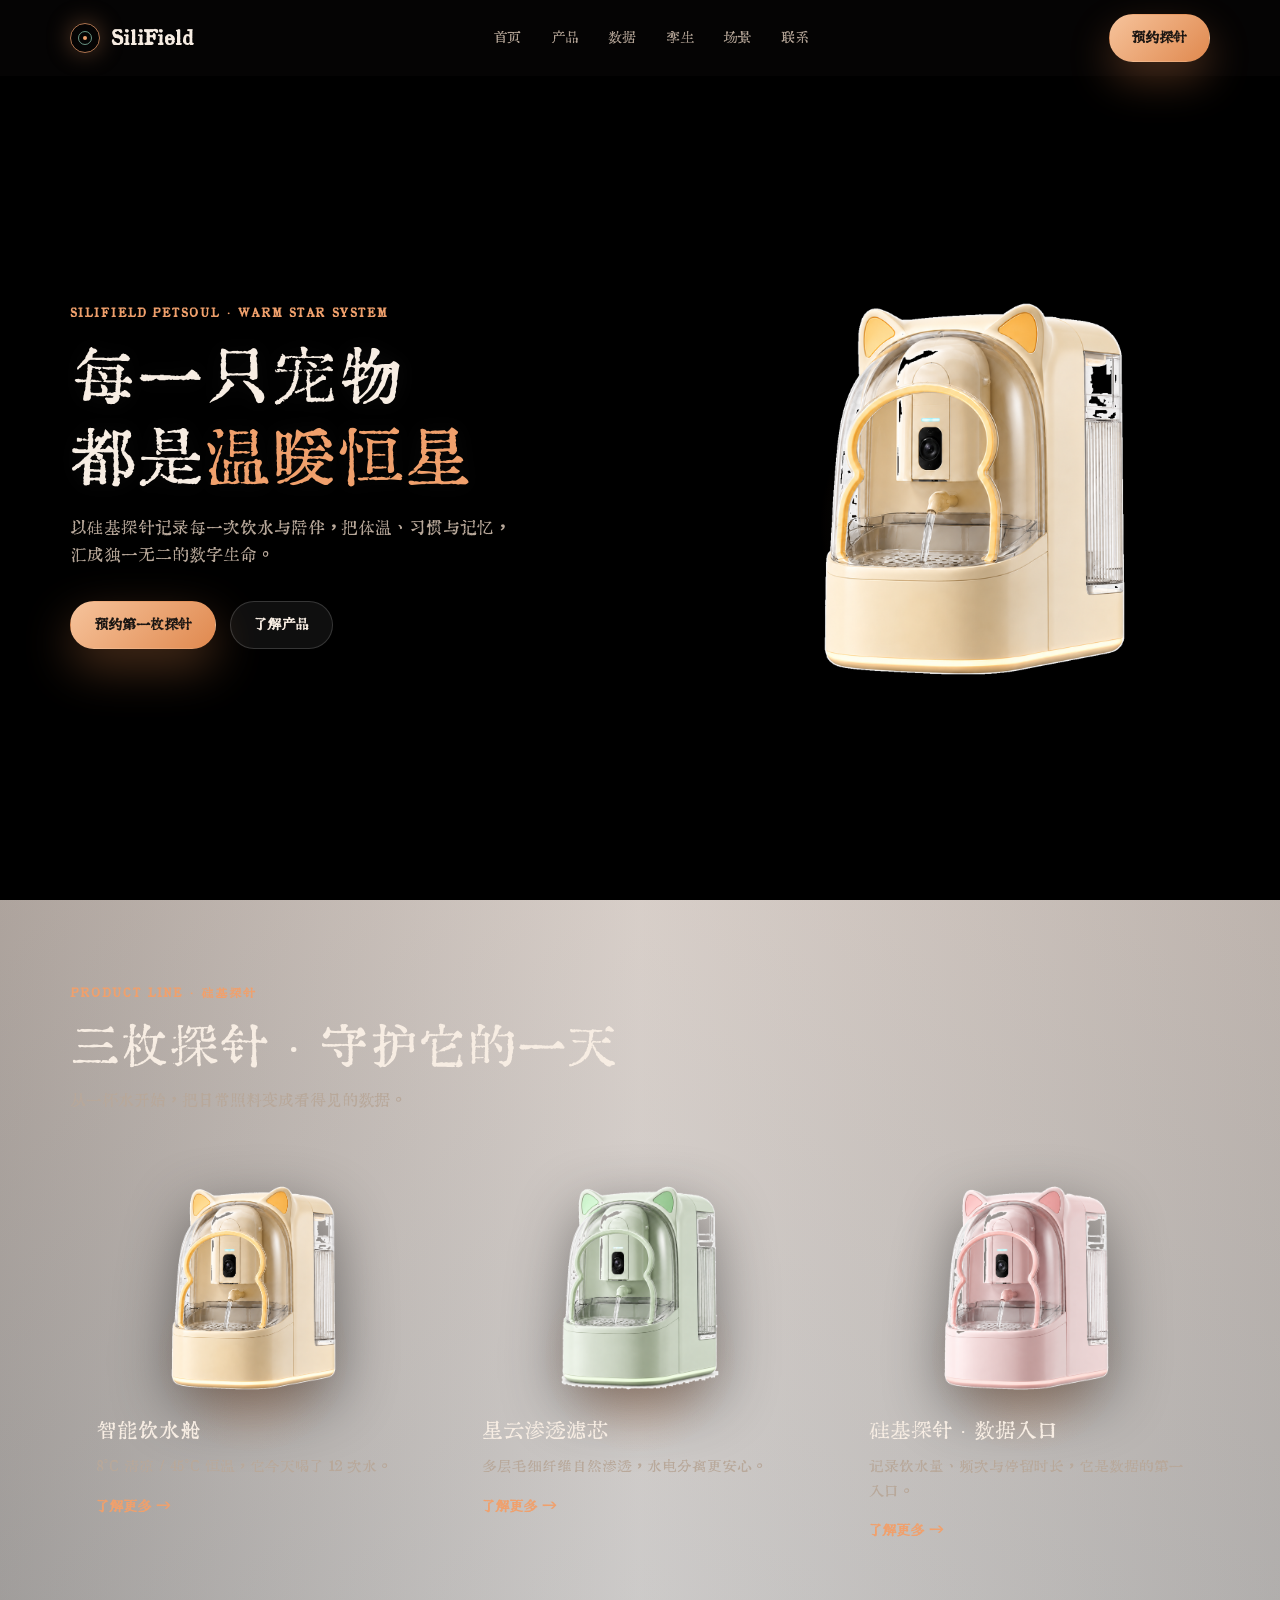
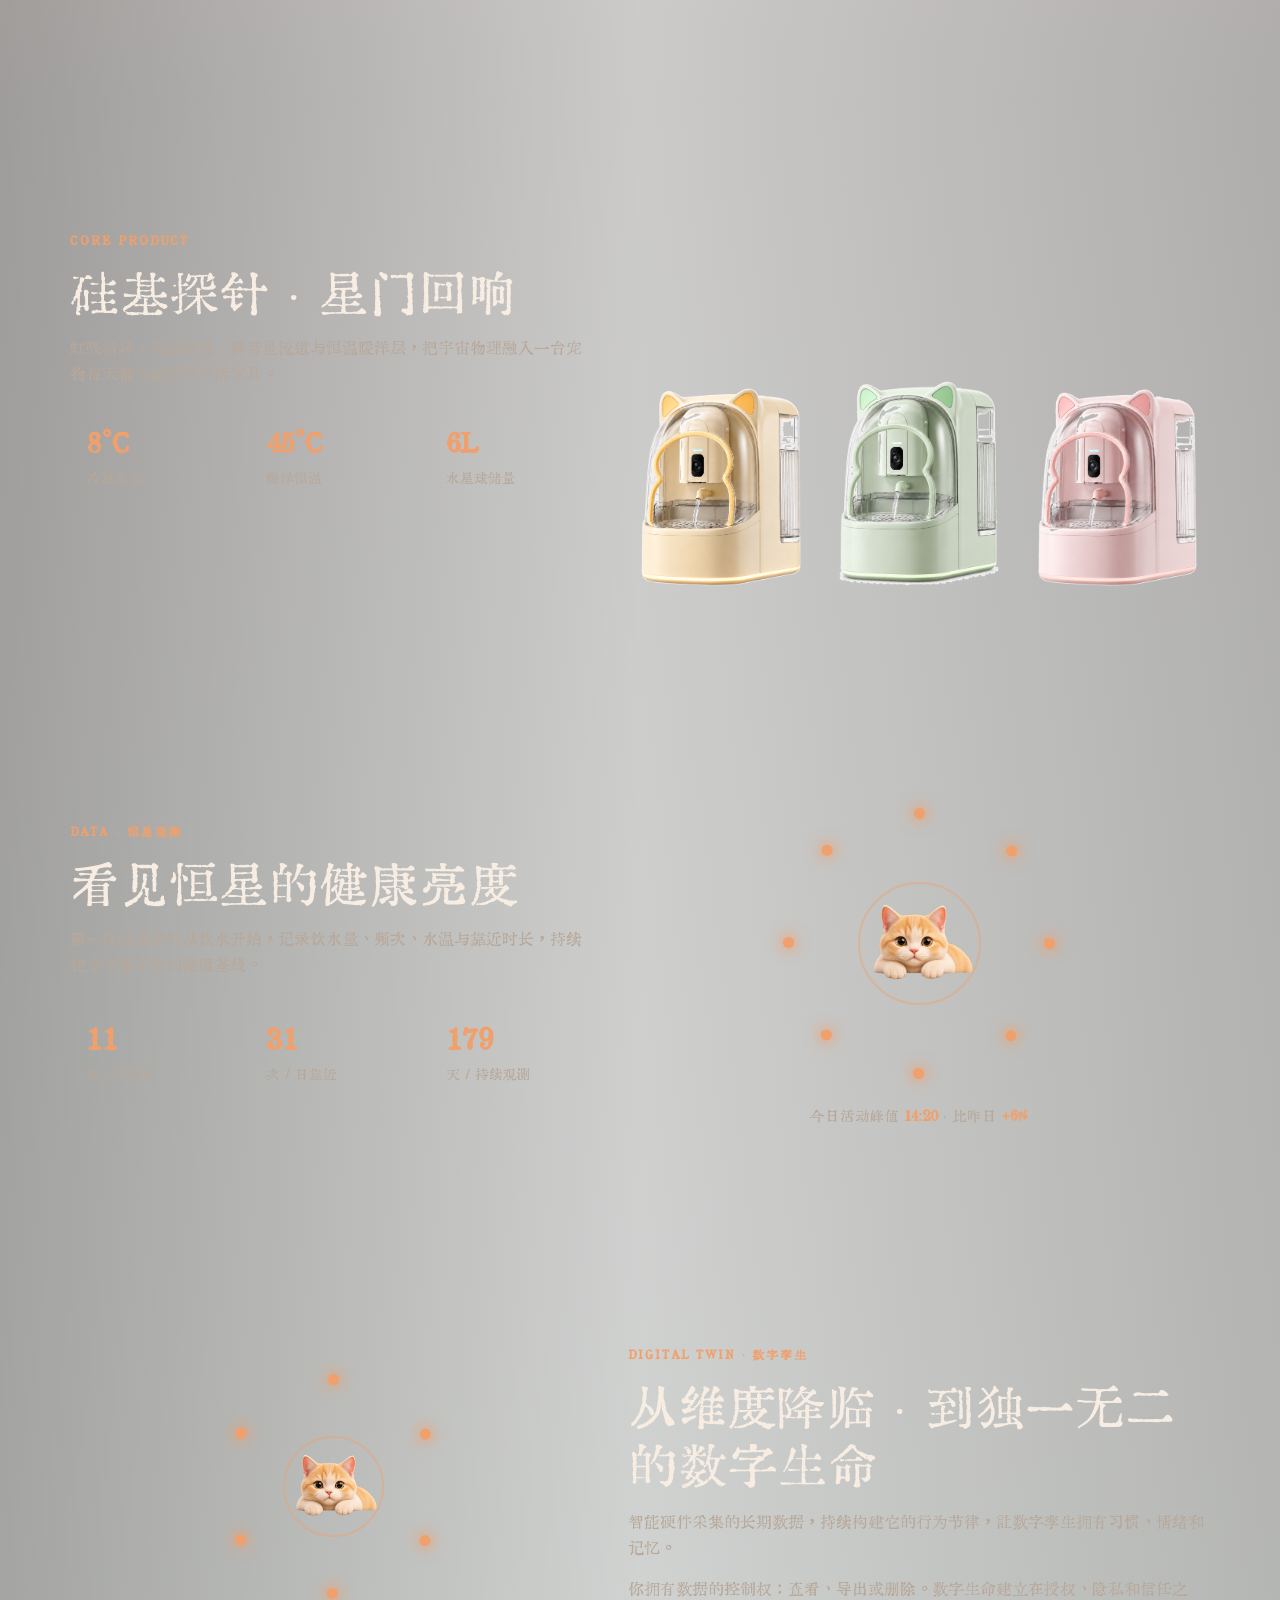
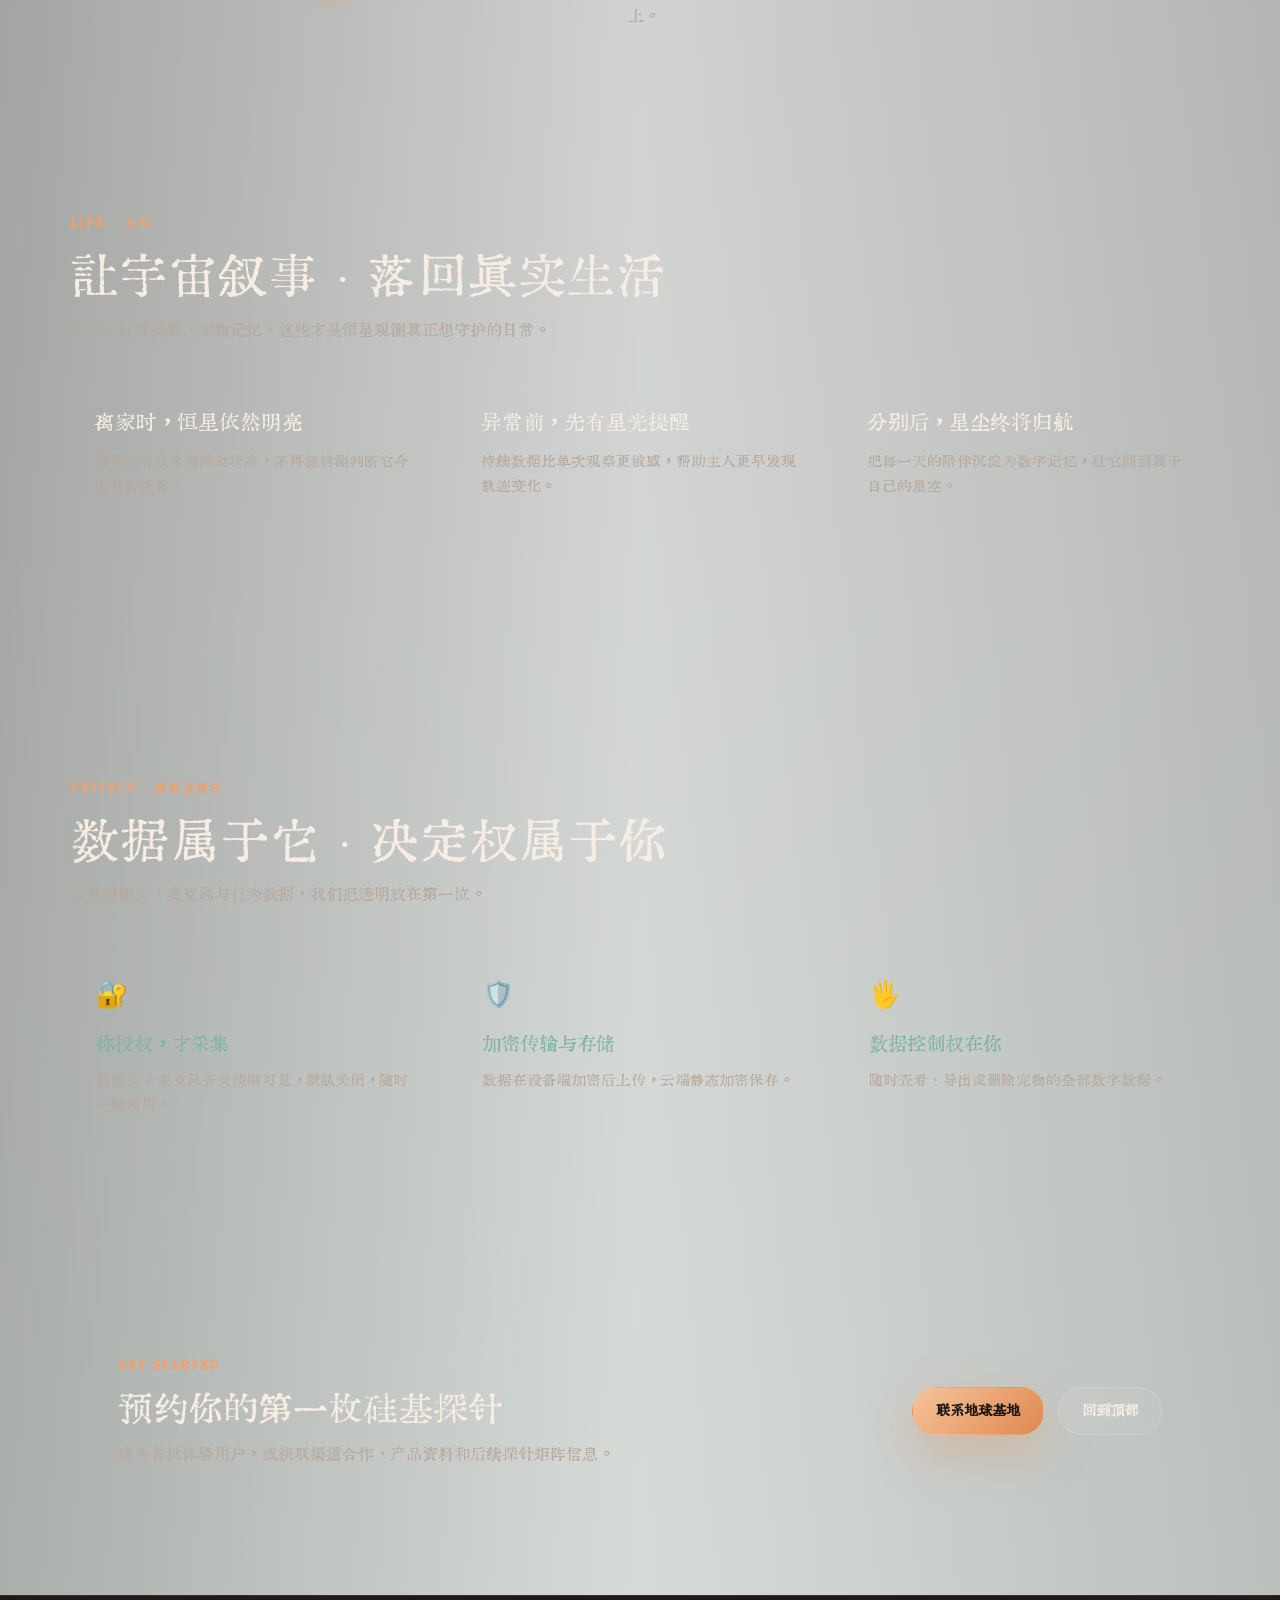
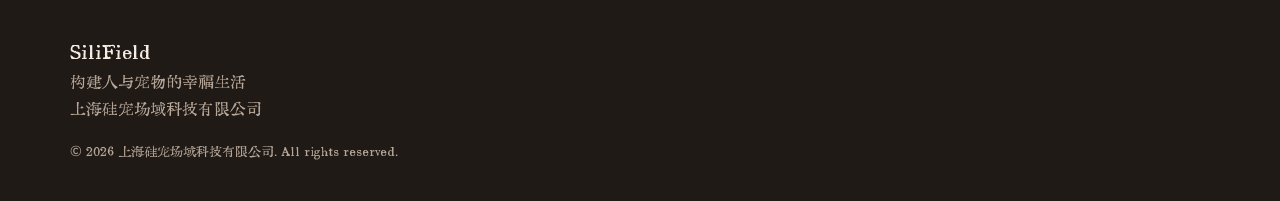
==== commit 9aea8b22: "Refine postcard interactions and remove boxed card visuals - CTA copy: 联系 Petsoul -> 联系地球基地 - Postca" ====
--- a/docs/index.html
+++ b/docs/index.html
@@ -5,7 +5,7 @@
     <meta name="viewport" content="width=device-width, initial-scale=1.0">
     <meta name="description" content="硅宠场域 Silifield - 以硅基探针记录宠物恒星的生命数据，从饮水开始，构建从数据采集到数字孪生的温暖生命体系。">
     <title>硅宠场域 Silifield - 每一只宠物都是温暖恒星</title>
-    <link rel="stylesheet" href="css/style.css?v=20260807-warm6">
+    <link rel="stylesheet" href="css/style.css?v=20260807-warm8">
 </head>
 <body>
     <canvas class="page-reveal-mask" id="pageRevealMask" aria-hidden="true"></canvas>
@@ -232,7 +232,7 @@
                         <p>成为首批体验用户，或获取渠道合作、产品资料和后续探针矩阵信息。</p>
                     </div>
                     <div class="contact-actions">
-                        <a class="btn btn-primary" href="#contact" data-postcard-open>联系 Petsoul</a>
+                        <a class="btn btn-primary" href="#contact" data-postcard-open>联系地球基地</a>
                         <a class="btn btn-secondary" href="#hero">回到顶部</a>
                     </div>
                 </div>
@@ -243,7 +243,6 @@
     <div class="postcard-modal" id="postcardModal" aria-hidden="true">
         <div class="postcard-backdrop" data-postcard-close></div>
         <section class="postcard-dialog" role="dialog" aria-modal="true" aria-labelledby="postcardTitle">
-            <button class="postcard-close" type="button" aria-label="关闭明信片" title="关闭明信片" data-postcard-close>&times;</button>
             <div class="postcard-paper">
                 <div class="postcard-stamp">SILIFIELD<br>PETSOUL</div>
                 <p class="postcard-kicker">A POSTCARD FROM THE WARM FIELD</p>
@@ -267,6 +266,6 @@
         </div>
     </footer>
 
-    <script src="js/main.js?v=20260807-warm6"></script>
+    <script src="js/main.js?v=20260807-warm8"></script>
 </body>
 </html>
--- a/docs/css/style.css
+++ b/docs/css/style.css
@@ -501,14 +501,9 @@
 .prod-card {
     position: relative;
     padding: 2rem 1.6rem 1.8rem;
-    border: 1px solid var(--line);
-    border-radius: var(--radius-lg);
-    background: linear-gradient(160deg, rgba(255, 255, 255, 0.04), rgba(255, 255, 255, 0.01)), var(--surface);
-    box-shadow: var(--shadow);
-    overflow: hidden;
     --mx: 50%;
     --my: 50%;
-    transition: transform 0.45s, border-color 0.3s, box-shadow 0.3s;
+    transition: transform 0.45s;
 }
 
 .prod-card::before {
@@ -528,9 +523,7 @@
 }
 
 .prod-card:hover {
-    transform: perspective(900px) rotateX(3deg) rotateY(-3deg) translateY(-4px);
-    border-color: rgba(240, 160, 108, 0.35);
-    box-shadow: 0 28px 70px rgba(0, 0, 0, 0.42), 0 0 34px rgba(240, 160, 108, 0.14);
+    transform: translateY(-4px);
 }
 
 .prod-card:hover::before {
@@ -613,9 +606,6 @@
 
 .spec-row div {
     padding: 1.05rem;
-    border: 1px solid var(--line);
-    border-radius: var(--radius-md);
-    background: rgba(255, 255, 255, 0.035);
 }
 
 .spec-row strong {
@@ -664,19 +654,12 @@
     object-fit: contain;
     object-position: center bottom;
     padding: 0.6rem;
-    background: rgba(255, 255, 255, 0.025);
-    border: 1px solid var(--line);
-    border-radius: var(--radius-md);
-    box-shadow: var(--shadow);
     cursor: pointer;
     transform-origin: center bottom;
     transition:
         transform 420ms cubic-bezier(0.22, 1, 0.36, 1),
         opacity 320ms ease,
-        filter 320ms ease,
-        background 320ms ease,
-        border-color 320ms ease,
-        box-shadow 420ms ease;
+        filter 320ms ease;
 }
 
 .sample-gallery:has(.sample-image:hover) .sample-image:not(:hover) {
@@ -688,20 +671,12 @@
 .sample-image:hover {
     z-index: 2;
     transform: scale(1.06);
-    background: rgba(255, 255, 255, 0.06);
-    border-color: rgba(240, 160, 108, 0.4);
-    box-shadow:
-        0 22px 58px rgba(0, 0, 0, 0.26),
-        0 0 34px rgba(240, 160, 108, 0.22);
+    filter: drop-shadow(0 20px 40px rgba(0, 0, 0, 0.35)) drop-shadow(0 0 24px rgba(240, 160, 108, 0.22));
 }
 
 /* ---------- 数据区 ---------- */
 .data-console {
     padding: 2.4rem 1.6rem 2rem;
-    border: 1px solid var(--line);
-    border-radius: var(--radius-lg);
-    background: linear-gradient(160deg, rgba(240, 160, 108, 0.06), rgba(255, 255, 255, 0.01)), var(--surface);
-    box-shadow: var(--shadow);
 }
 
 .data-stats {
@@ -715,9 +690,6 @@
     flex: 1;
     min-width: 120px;
     padding: 1.1rem 1rem;
-    border: 1px solid var(--line);
-    border-radius: var(--radius-md);
-    background: rgba(255, 255, 255, 0.03);
 }
 
 .data-stats .stat strong {
@@ -802,14 +774,10 @@
 
 /* ---------- 数字孪生 ---------- */
 .twin-visual {
-    min-height: 360px;
+    min-height: 320px;
     display: flex;
     align-items: center;
     justify-content: center;
-    border: 1px solid var(--line);
-    border-radius: var(--radius-lg);
-    background: linear-gradient(160deg, rgba(240, 160, 108, 0.06), rgba(127, 181, 160, 0.03)), var(--surface);
-    box-shadow: var(--shadow);
 }
 
 .orbit-sm {
@@ -833,13 +801,9 @@
     position: relative;
     overflow: hidden;
     isolation: isolate;
-    border: 1px solid var(--line);
-    border-radius: var(--radius-lg);
-    background: linear-gradient(160deg, rgba(255, 255, 255, 0.045), rgba(255, 255, 255, 0.012)), var(--surface);
-    box-shadow: var(--shadow);
     --mx: 50%;
     --my: 50%;
-    transition: transform 0.3s, border-color 0.3s, box-shadow 0.3s;
+    transition: transform 0.3s;
 }
 
 .scene-card::before {
@@ -860,8 +824,6 @@
 
 .scene-card:hover {
     transform: translateY(-3px);
-    border-color: rgba(240, 160, 108, 0.3);
-    box-shadow: 0 22px 64px rgba(0, 0, 0, 0.3);
 }
 
 .scene-card:hover::before {
@@ -889,10 +851,6 @@
 
 .trust-card {
     padding: 1.7rem 1.6rem;
-    border: 1px solid var(--line);
-    border-radius: var(--radius-lg);
-    background: linear-gradient(160deg, rgba(127, 181, 160, 0.08), rgba(127, 181, 160, 0.02)), var(--surface);
-    box-shadow: var(--shadow);
 }
 
 .trust-ico {
@@ -921,10 +879,6 @@
     justify-content: space-between;
     gap: 1.4rem;
     padding: 2.8rem 3rem;
-    border: 1px solid var(--line);
-    border-radius: var(--radius-lg);
-    background: linear-gradient(150deg, rgba(240, 160, 108, 0.1), rgba(240, 160, 108, 0.02) 55%), var(--surface);
-    box-shadow: var(--shadow);
 }
 
 .cta-copy {
@@ -1044,25 +998,6 @@
     background: radial-gradient(circle, rgba(127, 181, 160, 0.3), transparent 68%);
 }
 
-.postcard-close {
-    position: absolute;
-    top: -0.9rem;
-    right: -0.9rem;
-    z-index: 5;
-    width: 2.8rem;
-    height: 2.8rem;
-    display: grid;
-    place-items: center;
-    border: 1px solid rgba(255, 255, 255, 0.5);
-    border-radius: 50%;
-    color: #fff;
-    background: rgba(39, 32, 26, 0.88);
-    font-family: Arial, sans-serif;
-    font-size: 1.7rem;
-    line-height: 1;
-    cursor: pointer;
-}
-
 .postcard-kicker,
 .postcard-stamp,
 .postcard-signature {
@@ -1081,13 +1016,14 @@
 .postcard-paper h2 {
     position: relative;
     z-index: 1;
-    max-width: 500px;
+    max-width: none;
     margin-top: 4.5rem;
     color: #211c2a;
     font-family: var(--font-serif);
-    font-size: clamp(2rem, 5vw, 3.4rem);
+    font-size: clamp(1.7rem, 3.5vw, 2.8rem);
     font-weight: 500;
     line-height: 1.2;
+    white-space: nowrap;
 }
 
 .postcard-vision,
@@ -1349,9 +1285,9 @@
     }
 
     .postcard-paper h2 {
-        max-width: 78%;
+        max-width: none;
         margin-top: 4rem;
-        font-size: clamp(1.65rem, 8vw, 2.5rem);
+        font-size: clamp(1.25rem, 5.2vw, 1.6rem);
     }
 
     .postcard-cat {
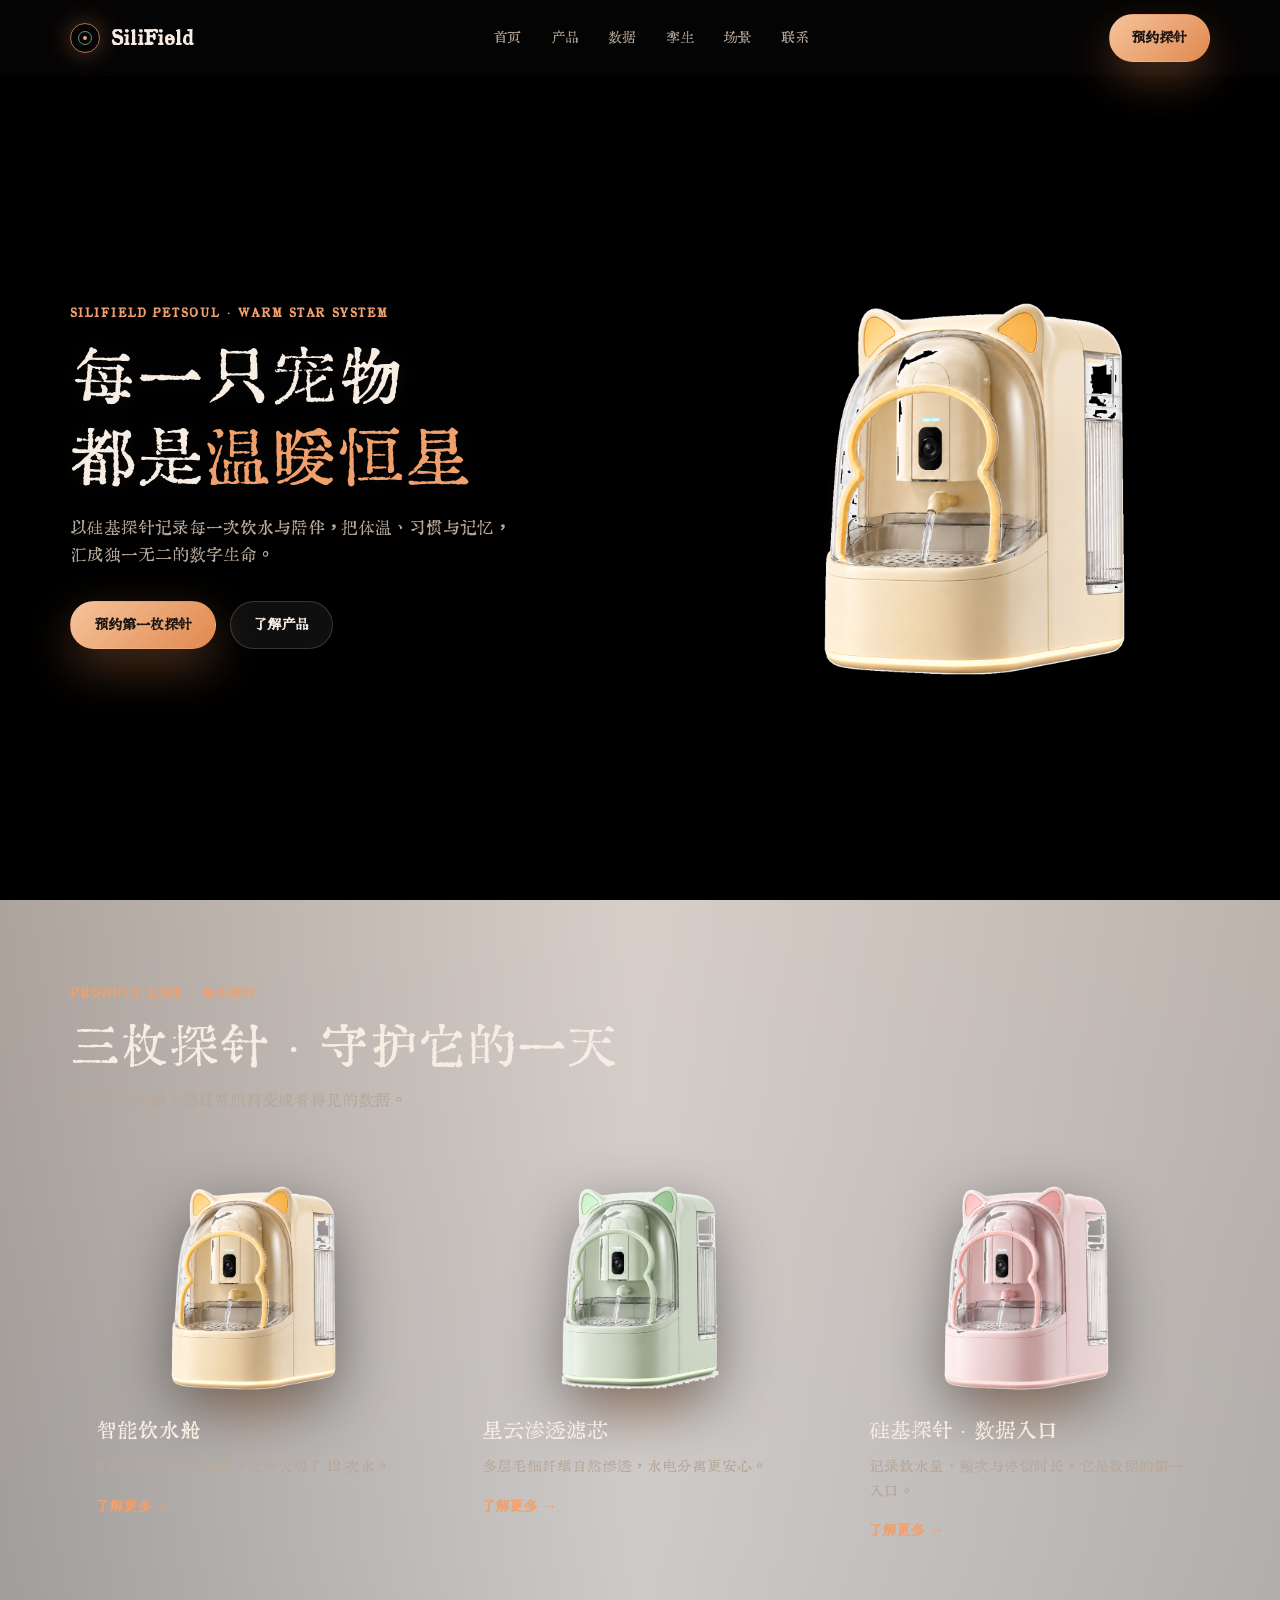
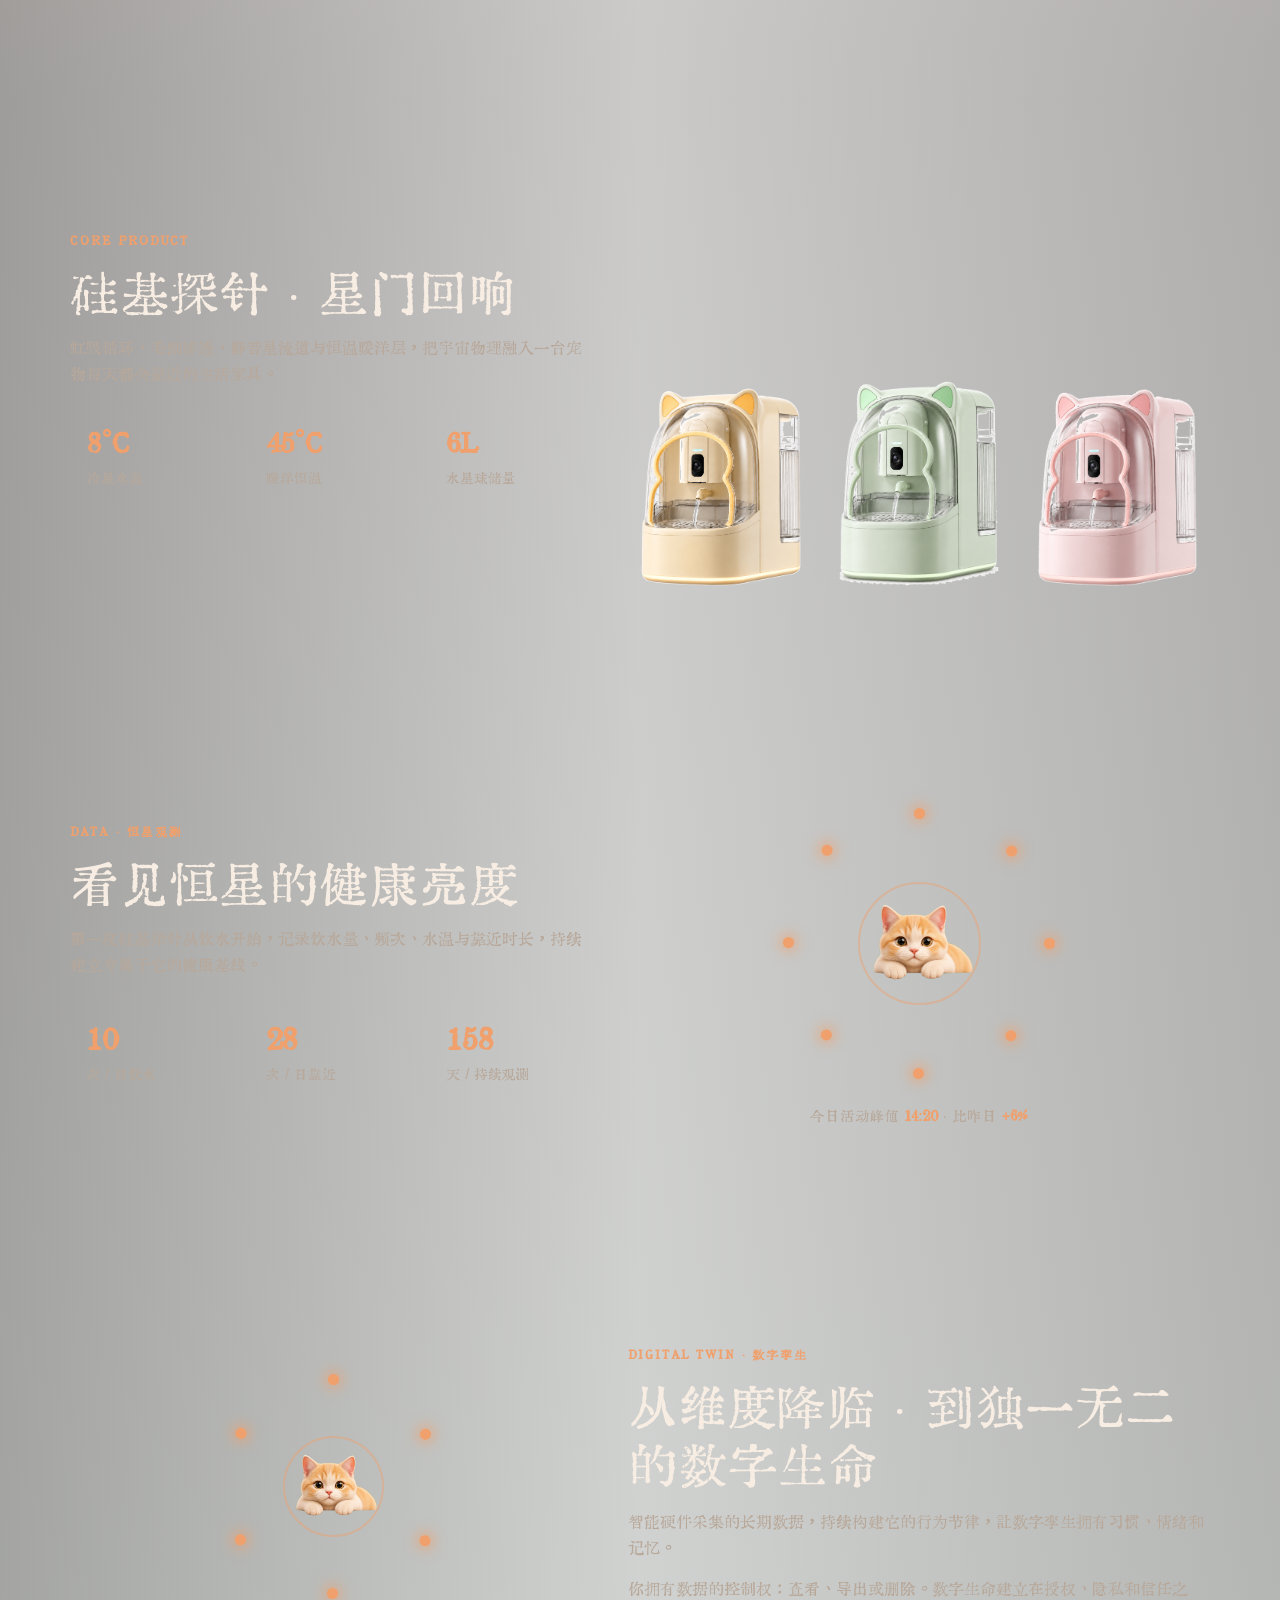
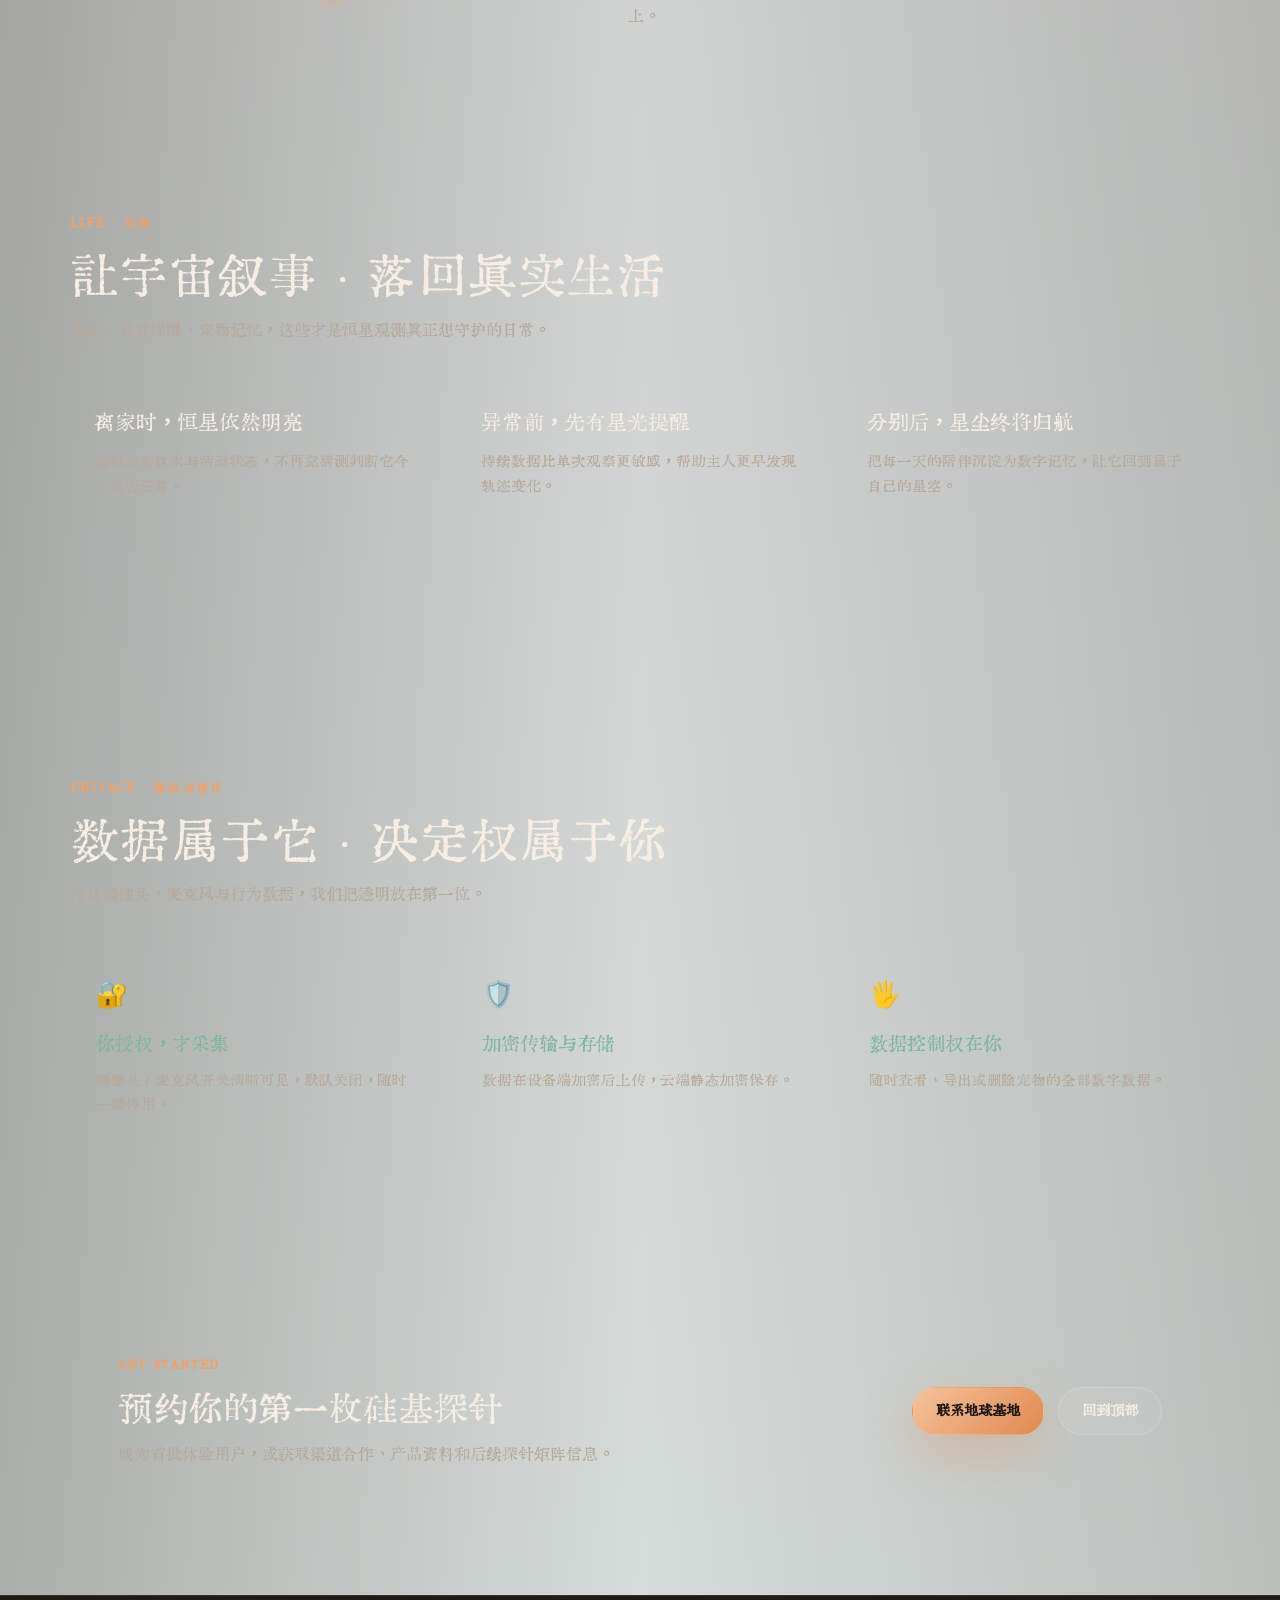
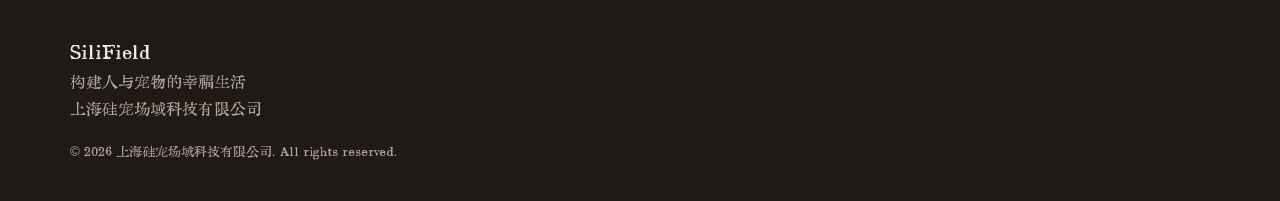
==== commit 79e75a27: "Remove MiSans for commercial compliance; add font license records - Remove MiSans @font-face, font s" ====
--- a/docs/index.html
+++ b/docs/index.html
@@ -5,7 +5,7 @@
     <meta name="viewport" content="width=device-width, initial-scale=1.0">
     <meta name="description" content="硅宠场域 Silifield - 以硅基探针记录宠物恒星的生命数据，从饮水开始，构建从数据采集到数字孪生的温暖生命体系。">
     <title>硅宠场域 Silifield - 每一只宠物都是温暖恒星</title>
-    <link rel="stylesheet" href="css/style.css?v=20260807-warm8">
+    <link rel="stylesheet" href="css/style.css?v=20260811-no-misans">
 </head>
 <body>
     <canvas class="page-reveal-mask" id="pageRevealMask" aria-hidden="true"></canvas>
--- a/docs/css/style.css
+++ b/docs/css/style.css
@@ -9,22 +9,6 @@
     font-family: "Huiwen Mincho";
     src: url("../fonts/huiwen-mincho-subset.woff2?v=2") format("woff2");
     font-weight: 400;
-    font-style: normal;
-    font-display: swap;
-}
-
-@font-face {
-    font-family: "MiSans";
-    src: url("../fonts/misans-subset.woff2?v=2") format("woff2");
-    font-weight: 400;
-    font-style: normal;
-    font-display: swap;
-}
-
-@font-face {
-    font-family: "MiSans Medium";
-    src: url("../fonts/misans-medium-nav-subset.woff2?v=2") format("woff2");
-    font-weight: 500;
     font-style: normal;
     font-display: swap;
 }
@@ -52,8 +36,8 @@
     --nav-height: 4.75rem;
 
     --font-serif: "Huiwen Mincho", "Noto Serif SC", "Songti SC", "STSong", Georgia, serif;
-    --font-sans: "Huiwen Mincho", "MiSans", "PingFang SC", -apple-system, BlinkMacSystemFont, "Microsoft YaHei", sans-serif;
-    --font-misans: var(--font-sans);
+    --font-sans: "Huiwen Mincho", "PingFang SC", -apple-system, BlinkMacSystemFont, "Microsoft YaHei", sans-serif;
+    --font-body: var(--font-sans);
     --font-geo: "Huiwen Mincho", "Questrial", "Avenir Next", "Helvetica Neue", Arial, sans-serif;
 }
 
@@ -143,12 +127,12 @@
 a {
     color: inherit;
     text-decoration: none;
-    font-family: var(--font-misans);
+    font-family: var(--font-body);
 }
 
 button {
     font: inherit;
-    font-family: var(--font-misans);
+    font-family: var(--font-body);
 }
 
 .container {
@@ -402,7 +386,7 @@
 .cta-copy p:not(.eyebrow) {
     margin-top: 0.75rem;
     color: var(--muted);
-    font-family: var(--font-misans);
+    font-family: var(--font-body);
     font-size: 1rem;
 }
 
@@ -905,7 +889,7 @@
 .footer-layout {
     display: grid;
     gap: 1.2rem;
-    font-family: var(--font-misans);
+    font-family: var(--font-body);
 }
 
 .footer-layout strong {
@@ -1001,7 +985,7 @@
 .postcard-kicker,
 .postcard-stamp,
 .postcard-signature {
-    font-family: var(--font-misans);
+    font-family: var(--font-body);
     letter-spacing: 0.12em;
 }
 
@@ -1044,7 +1028,7 @@
     max-width: 470px;
     margin-top: 1.15rem;
     color: rgba(33, 28, 42, 0.72);
-    font-family: var(--font-misans);
+    font-family: var(--font-body);
     font-size: 1rem;
     line-height: 1.85;
 }
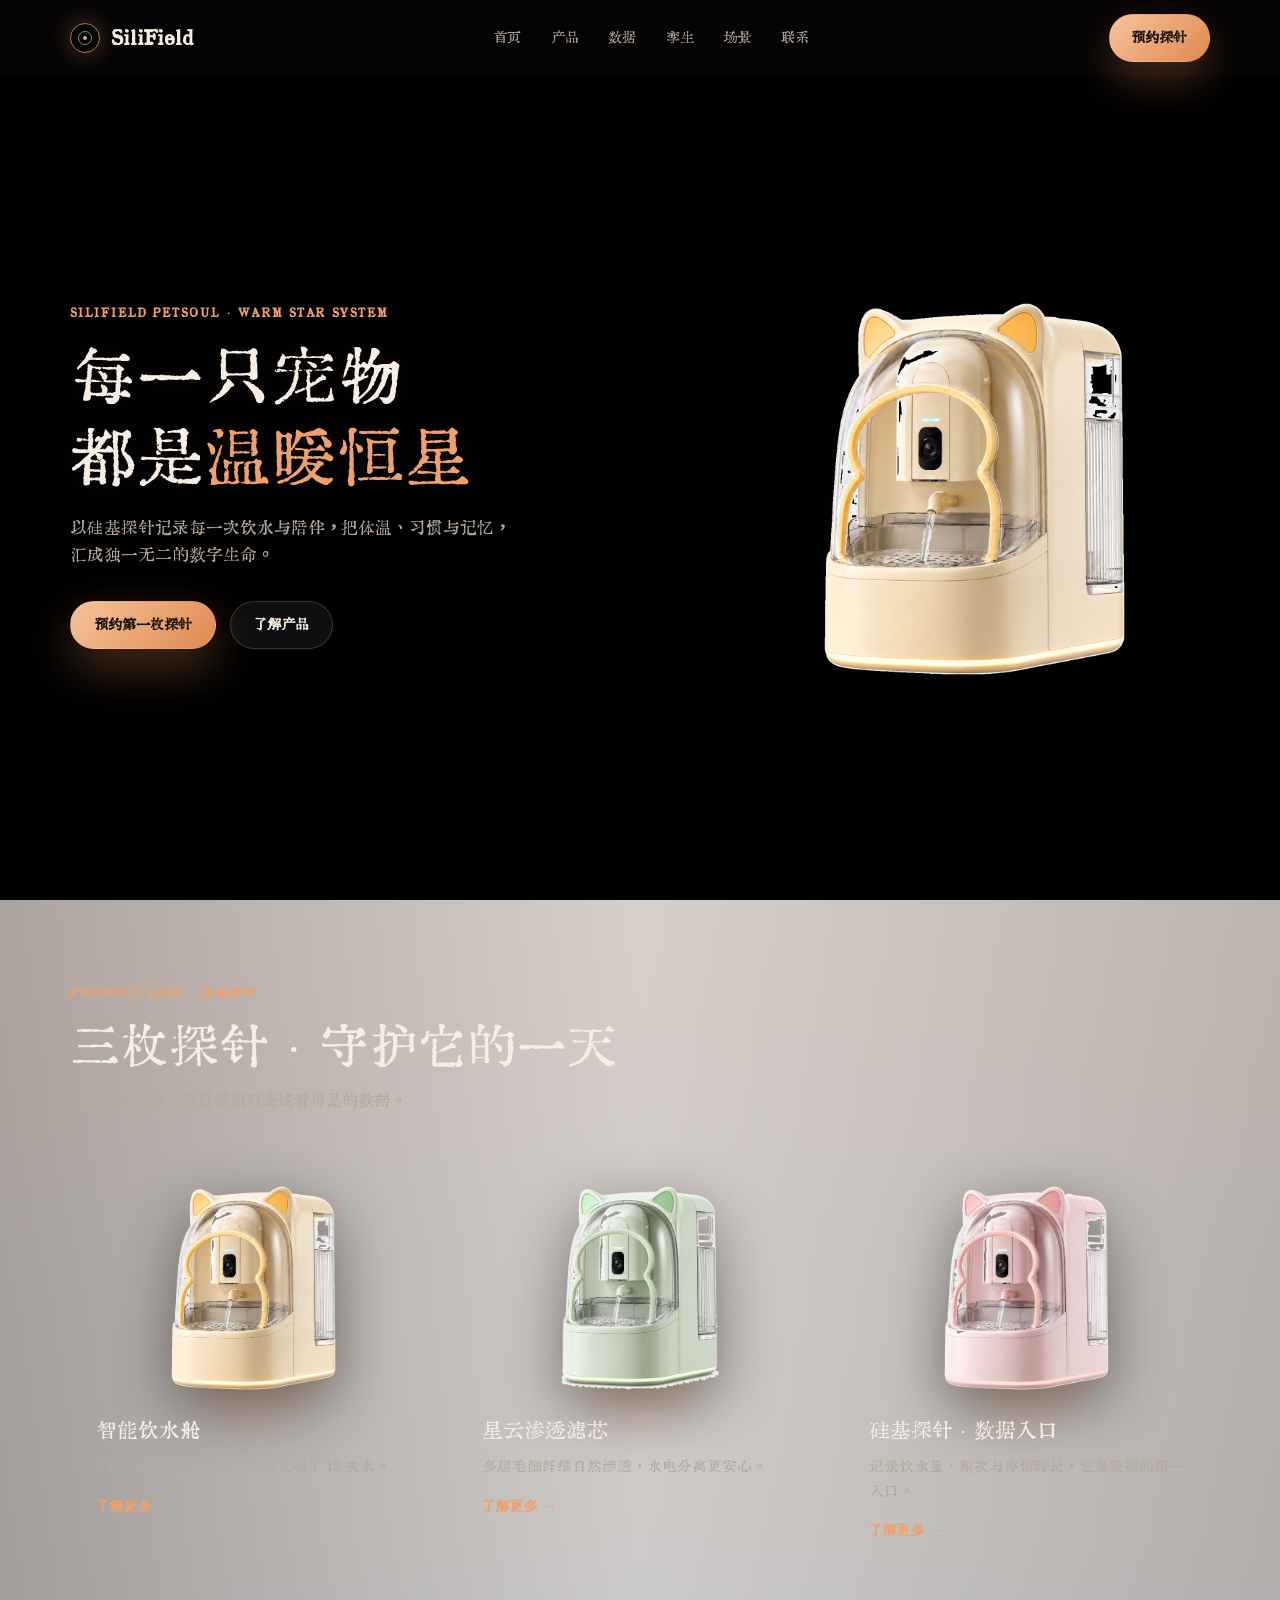
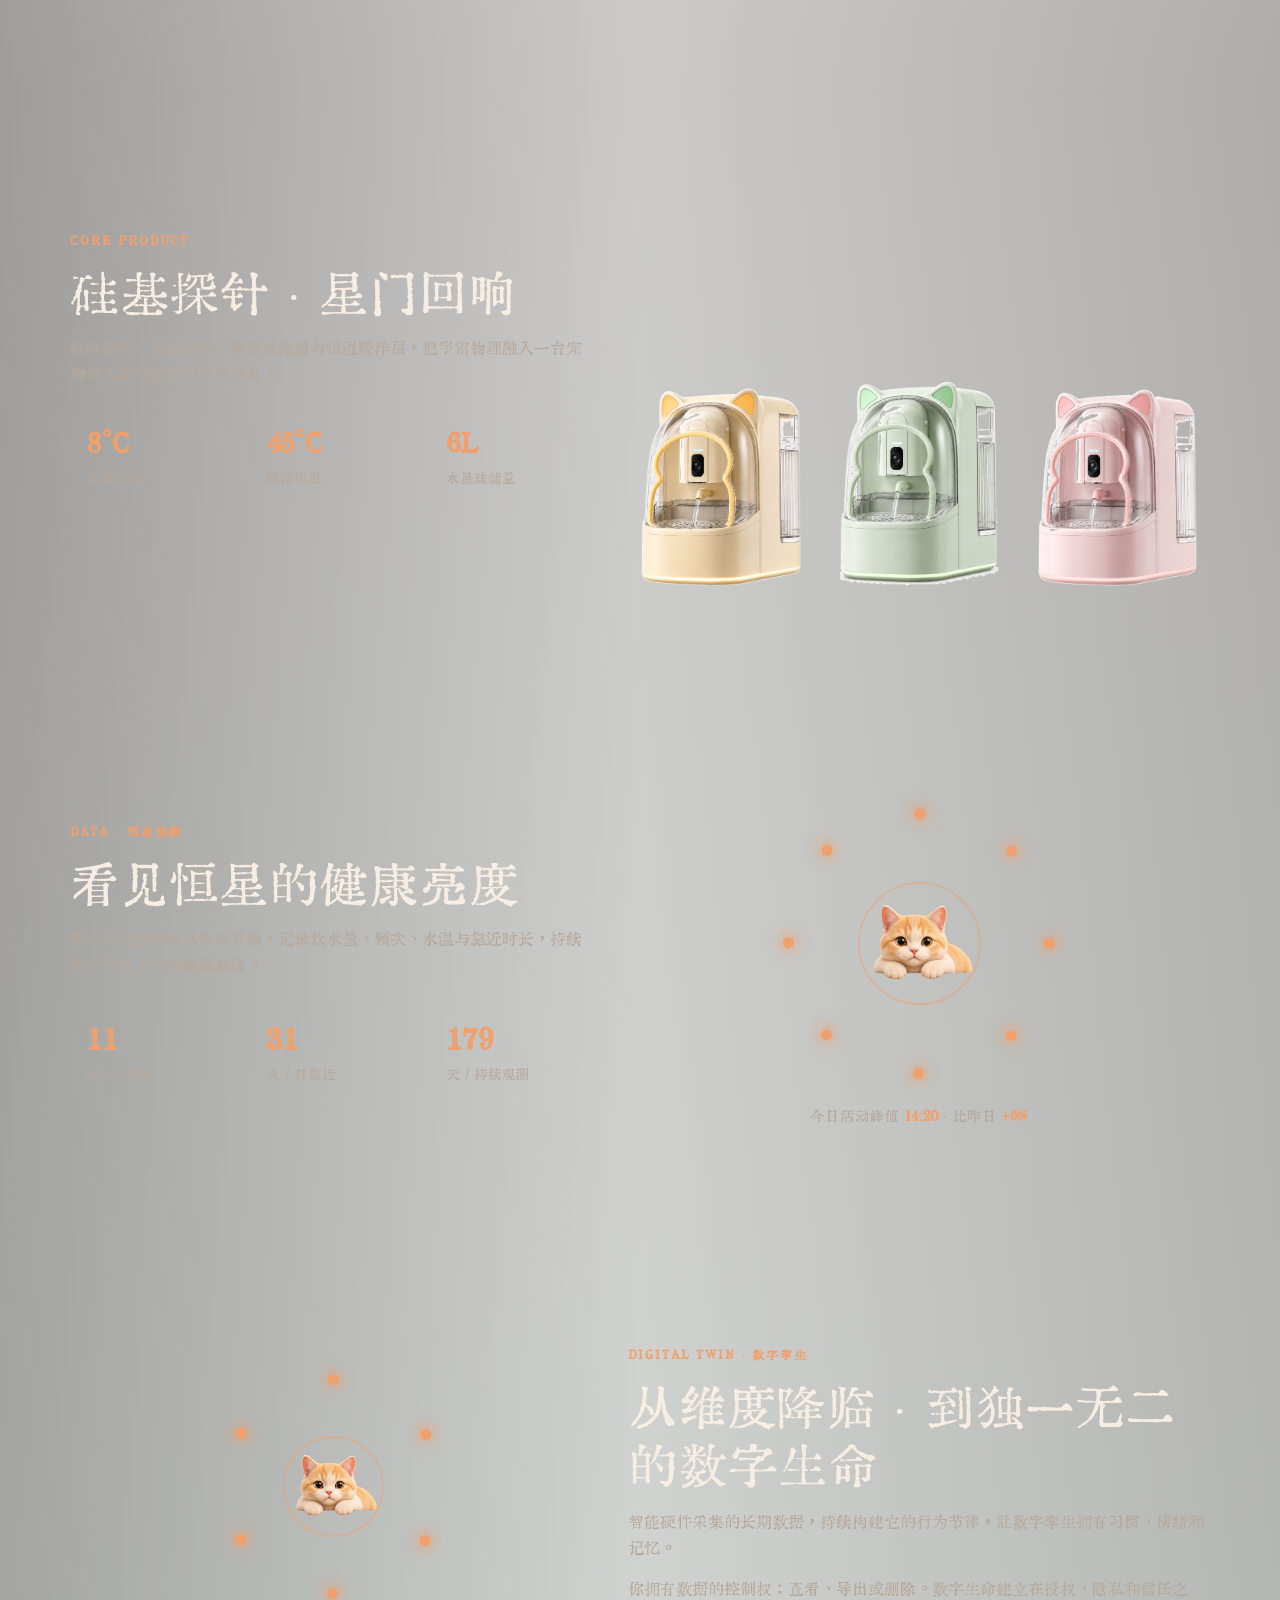
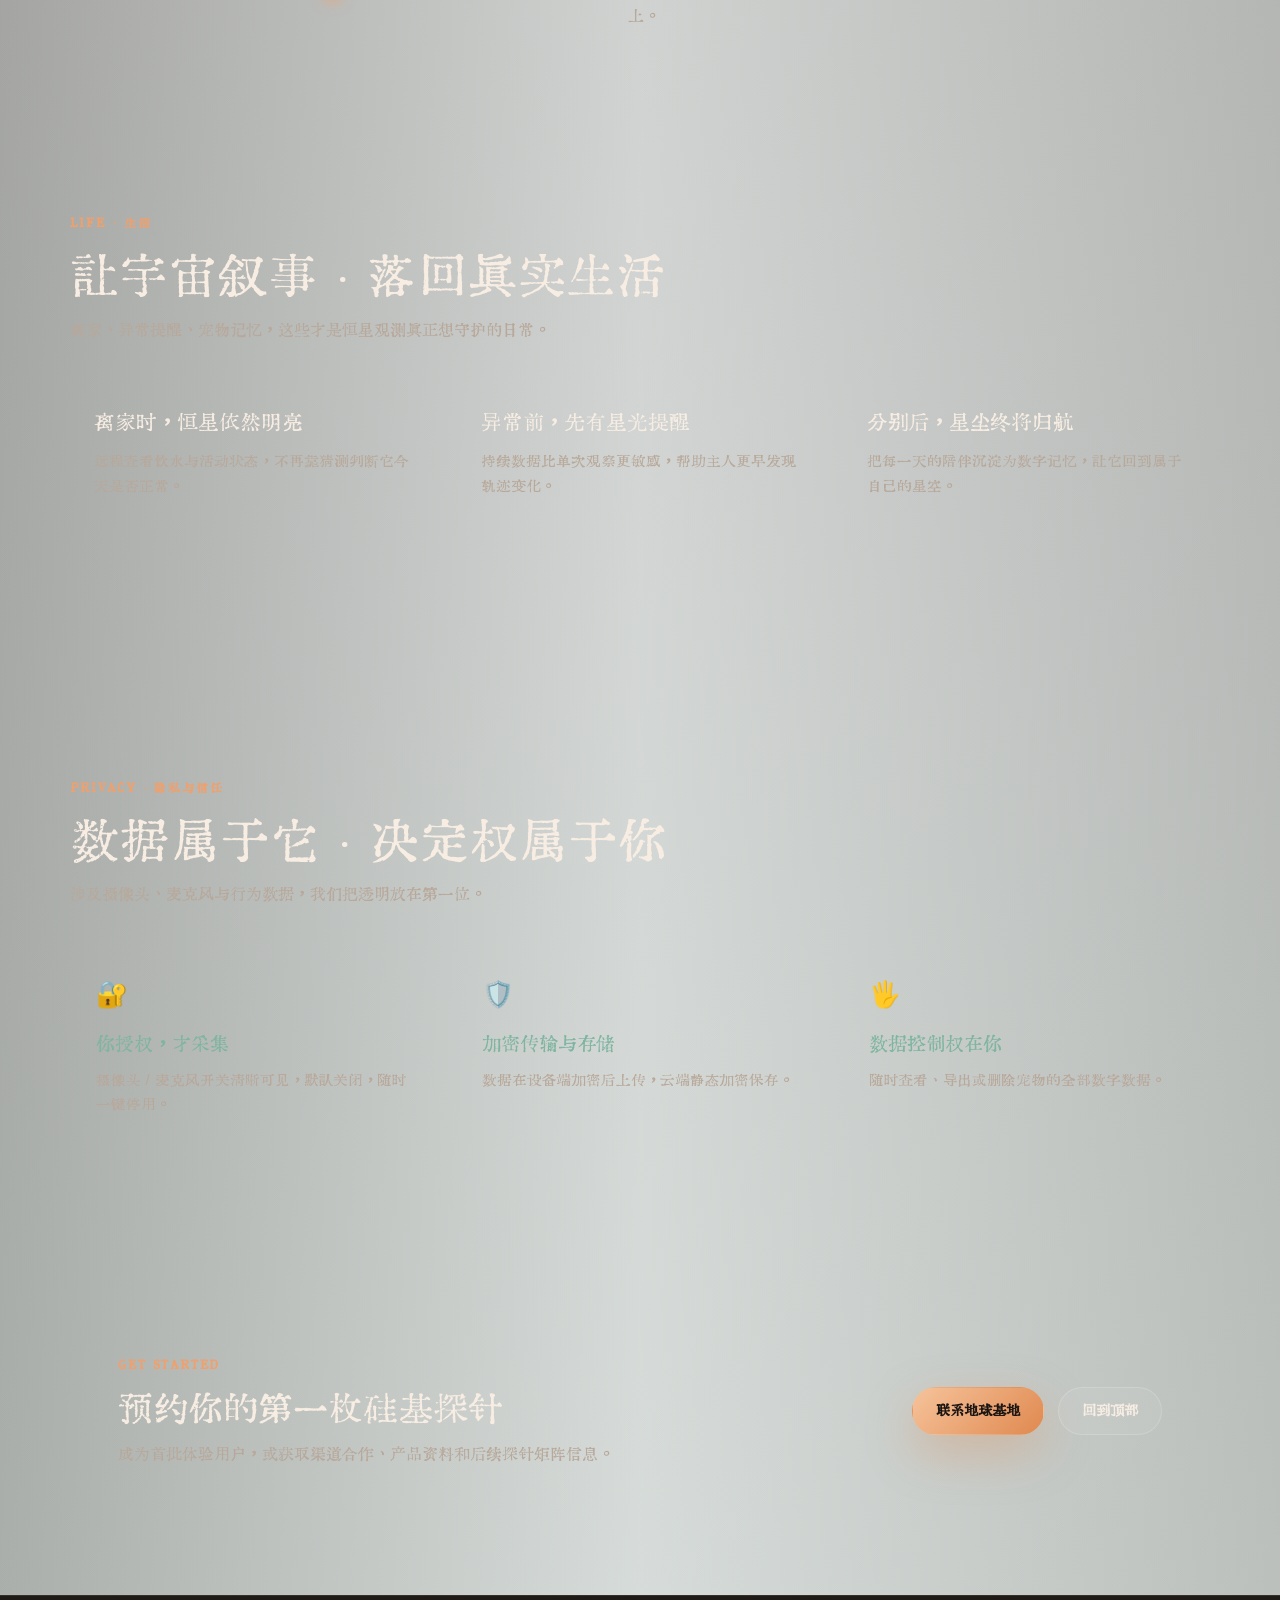
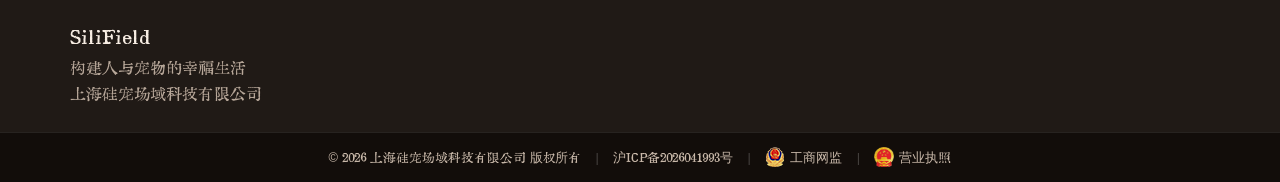
==== commit 2051fecc: "Add legal footer bar with ICP filing, gongsan emblem and license placeholder" ====
--- a/docs/index.html
+++ b/docs/index.html
@@ -5,7 +5,7 @@
     <meta name="viewport" content="width=device-width, initial-scale=1.0">
     <meta name="description" content="硅宠场域 Silifield - 以硅基探针记录宠物恒星的生命数据，从饮水开始，构建从数据采集到数字孪生的温暖生命体系。">
     <title>硅宠场域 Silifield - 每一只宠物都是温暖恒星</title>
-    <link rel="stylesheet" href="css/style.css?v=20260811-no-misans">
+    <link rel="stylesheet" href="css/style.css?v=20260901-footer">
 </head>
 <body>
     <canvas class="page-reveal-mask" id="pageRevealMask" aria-hidden="true"></canvas>
@@ -262,9 +262,29 @@
                 <p>构建人与宠物的幸福生活</p>
                 <p>上海硅宠场域科技有限公司</p>
             </div>
-            <small>&copy; 2026 上海硅宠场域科技有限公司. All rights reserved.</small>
         </div>
     </footer>
+
+    <div class="footer-legal-bar" role="contentinfo">
+        <div class="container">
+            <span class="legal-item legal-copy">&copy; 2026 上海硅宠场域科技有限公司 版权所有</span>
+            <span class="legal-item">
+                <a class="legal-link" href="https://beian.miit.gov.cn/" target="_blank" rel="noopener noreferrer">沪ICP备2026041993号</a>
+            </span>
+            <span class="legal-item">
+                <img class="legal-emblem" src="images/national-emblem.png" alt="" width="20" height="20" decoding="async" aria-hidden="true">
+                <a class="legal-link" href="http://www.beian.gov.cn/" target="_blank" rel="noopener noreferrer">工商网监</a>
+            </span>
+            <!-- 拿到「沪公网安备XXXX号」后，将上方 href 替换为官方标准完整备案页格式：
+                 http://www.beian.gov.cn/portal/registerSystemInfo?recordcode=沪公网安备号码 -->
+            <span class="legal-item">
+                <img class="legal-emblem" src="images/gh.png" alt="" width="20" height="20" decoding="async" aria-hidden="true">
+                <span class="legal-license" title="营业执照（待接入）">营业执照</span>
+            </span>
+            <!-- 预留营业执照入口：后续请将上方 span 替换为
+                 <a class="legal-link" href="https://您的营业执照链接" target="_blank" rel="noopener noreferrer">营业执照</a> -->
+        </div>
+    </div>
 
     <script src="js/main.js?v=20260807-warm8"></script>
 </body>
--- a/docs/css/style.css
+++ b/docs/css/style.css
@@ -881,14 +881,14 @@
 
 /* ---------- 页脚 ---------- */
 .site-footer {
-    padding: 2.4rem 0;
+    padding: 1.5rem 0;
     border-top: 1px solid var(--line);
     background: var(--bg-2);
 }
 
 .footer-layout {
     display: grid;
-    gap: 1.2rem;
+    gap: 0.9rem;
     font-family: var(--font-body);
 }
 
@@ -903,6 +903,73 @@
 .footer-layout p,
 .footer-layout small {
     color: var(--muted);
+}
+
+/* ---------- 底部备案信息栏 ---------- */
+.footer-legal-bar {
+    position: relative;
+    z-index: 1;
+    padding: 0.9rem 0;
+    border-top: 1px solid var(--line);
+    background: #120d0a;
+    font-family: var(--font-body);
+    font-size: 0.8rem;
+    color: #94877a;
+}
+
+.footer-legal-bar .legal-copy {
+    font: inherit;
+    color: #c9b9aa;
+}
+
+.footer-legal-bar .container {
+    display: flex;
+    flex-wrap: wrap;
+    align-items: center;
+    justify-content: center;
+    row-gap: 0.35rem;
+    text-align: center;
+}
+
+.footer-legal-bar .legal-item {
+    display: inline-flex;
+    align-items: center;
+    white-space: nowrap;
+}
+
+.footer-legal-bar .legal-item + .legal-item {
+    margin-left: 0.9rem;
+}
+
+.footer-legal-bar .legal-item + .legal-item::before {
+    content: "|";
+    color: rgba(255, 255, 255, 0.22);
+    margin-right: 0.9rem;
+}
+
+.footer-legal-bar .legal-link,
+.footer-legal-bar .legal-license {
+    color: #c9b9aa;
+    text-decoration: none;
+    transition: color 180ms ease, text-decoration-color 180ms ease;
+}
+
+.footer-legal-bar .legal-link:hover,
+.footer-legal-bar .legal-link:focus-visible,
+.footer-legal-bar .legal-license:hover {
+    color: var(--peach);
+    text-decoration: underline;
+}
+
+.footer-legal-bar .legal-license {
+    cursor: pointer;
+}
+
+.footer-legal-bar .legal-emblem {
+    width: 20px;
+    height: 20px;
+    margin-right: 5px;
+    vertical-align: middle;
 }
 
 /* ---------- 明信片弹窗 ---------- */
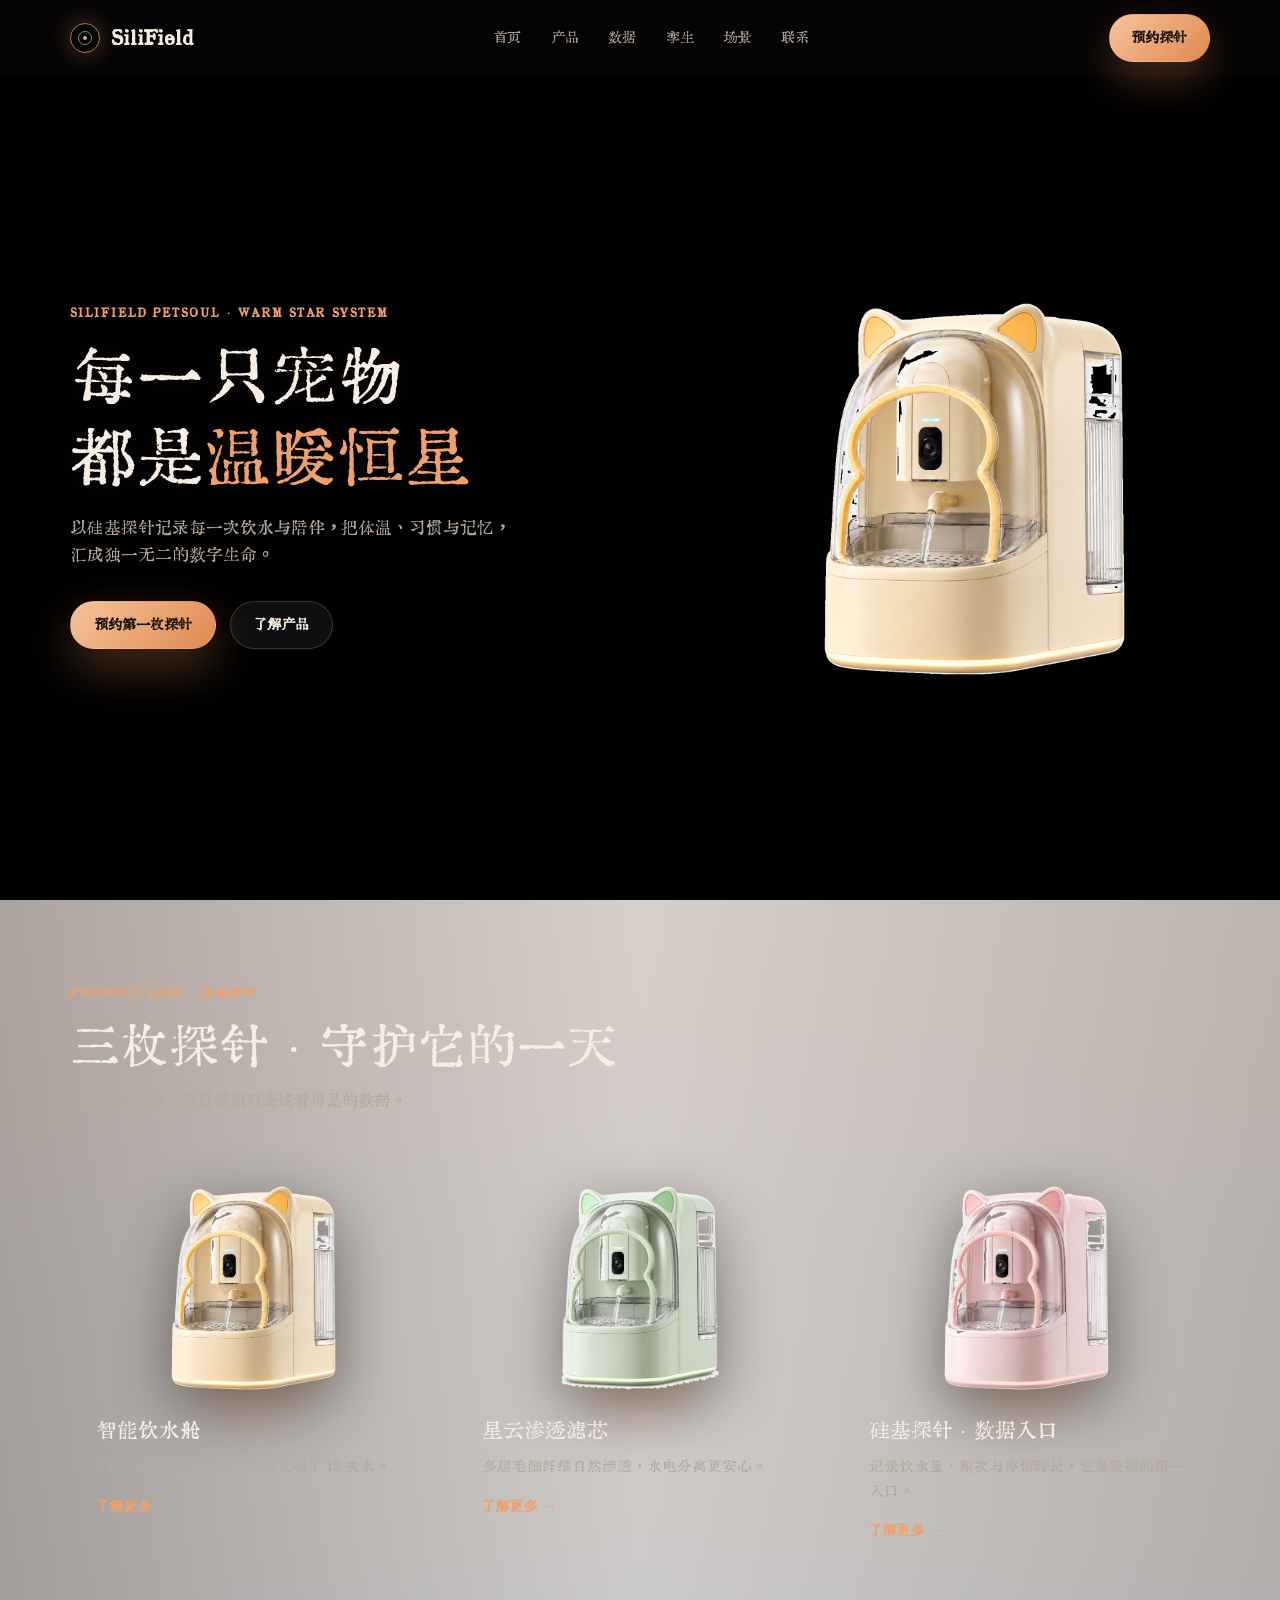
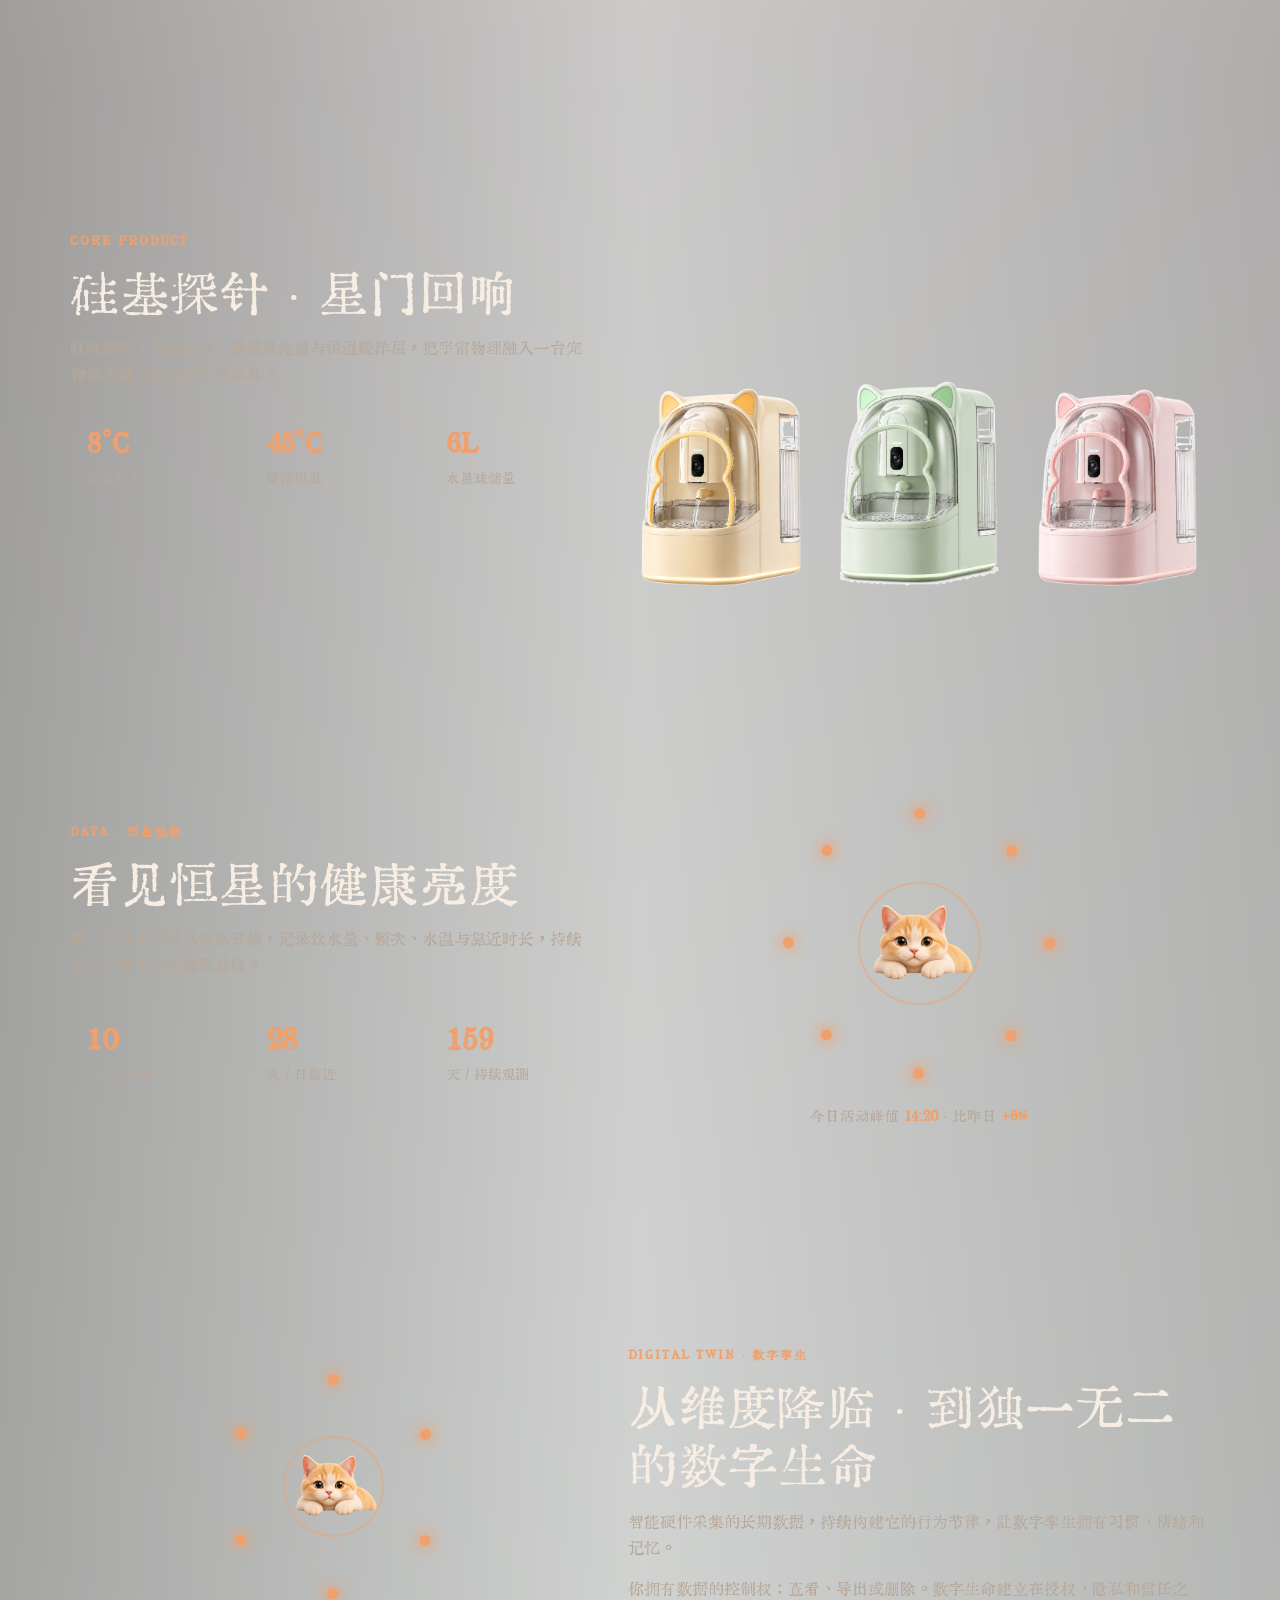
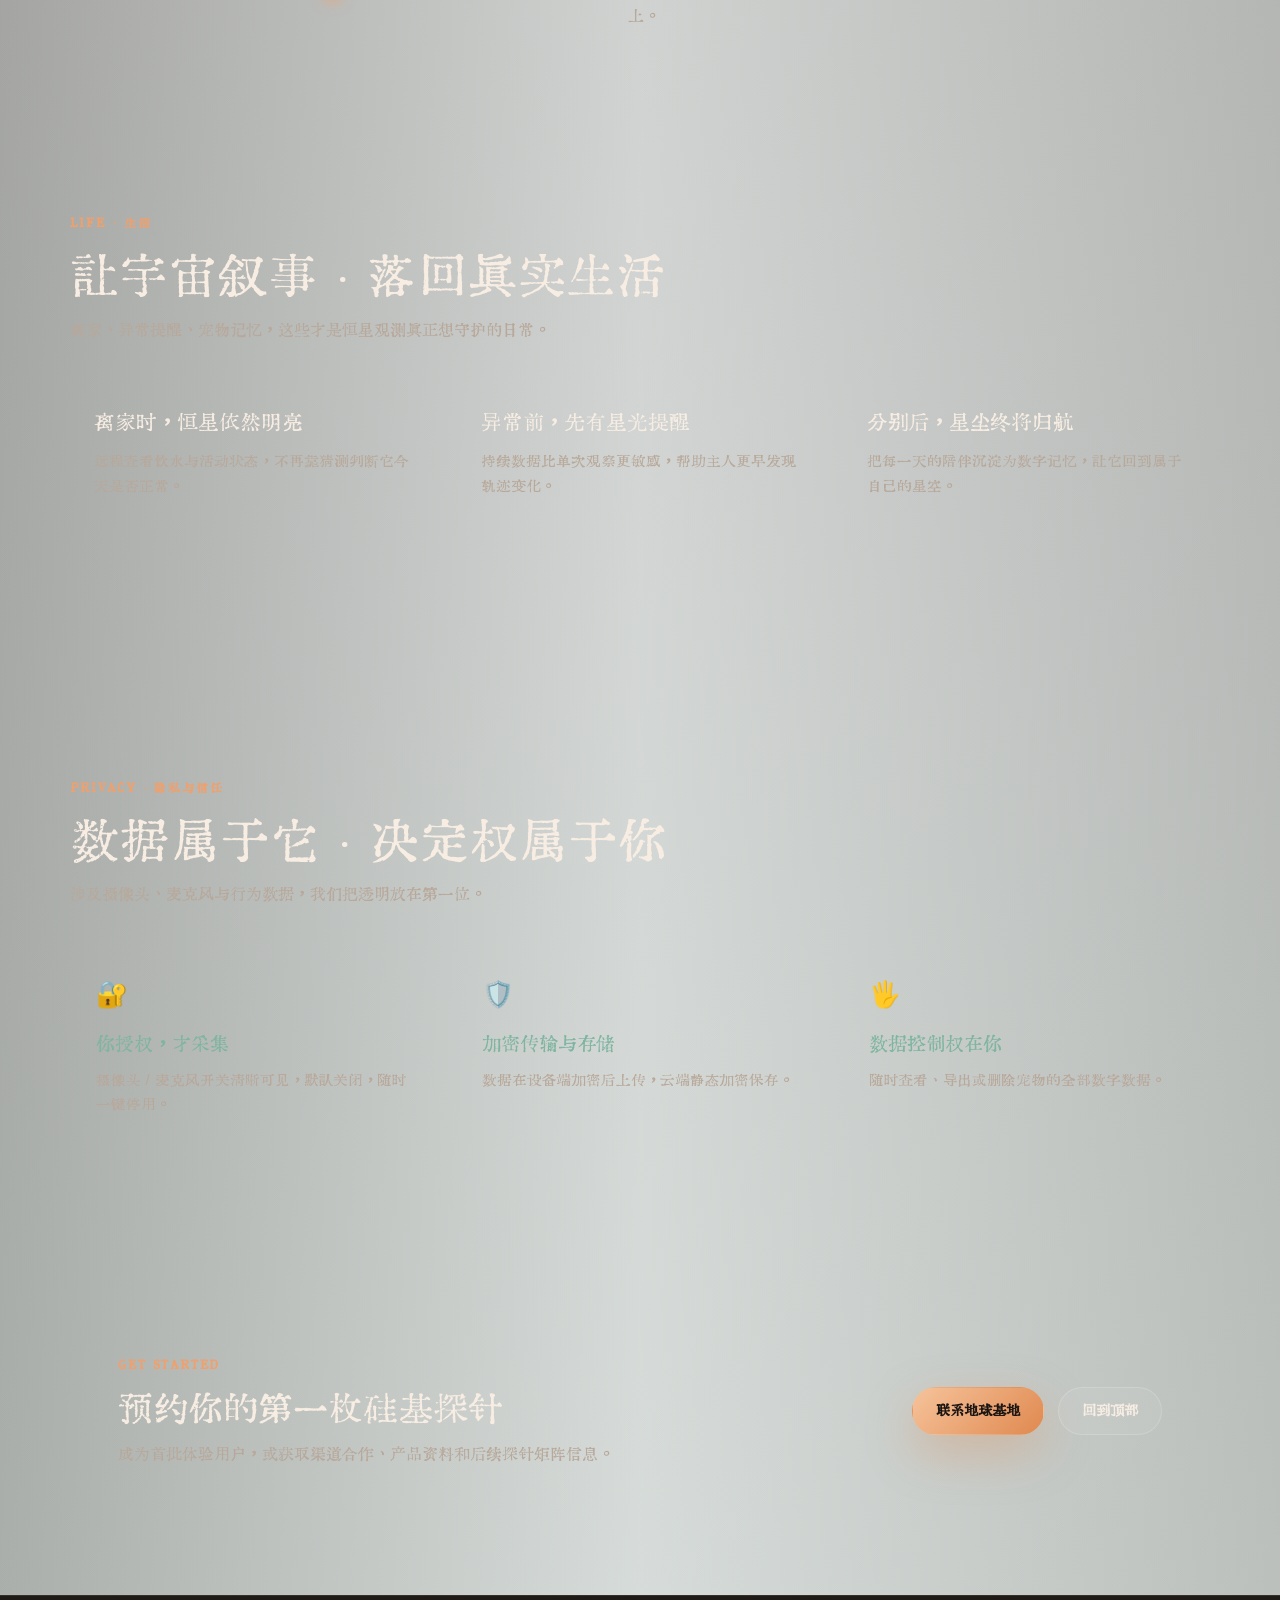
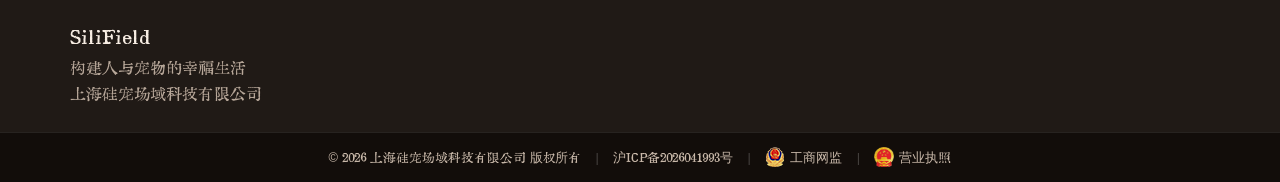
==== commit fd4cc396: "Add Open Graph/Twitter Card meta tags and 1200x630 share cover image" ====
--- a/docs/index.html
+++ b/docs/index.html
@@ -4,7 +4,25 @@
     <meta charset="UTF-8">
     <meta name="viewport" content="width=device-width, initial-scale=1.0">
     <meta name="description" content="硅宠场域 Silifield - 以硅基探针记录宠物恒星的生命数据，从饮水开始，构建从数据采集到数字孪生的温暖生命体系。">
+    <meta name="keywords" content="硅宠场域,Silifield,PetSoul,智能宠物饮水机,宠物健康监测,数字孪生,宠物智能硬件">
     <title>硅宠场域 Silifield - 每一只宠物都是温暖恒星</title>
+    <link rel="canonical" href="https://www.silifield.com/">
+    <link rel="icon" href="images/brand-cat-star.svg" type="image/svg+xml">
+    <!-- Open Graph：微信 / QQ / 微博等分享链接时显示中文标题、描述与封面图 -->
+    <meta property="og:type" content="website">
+    <meta property="og:site_name" content="硅宠场域 Silifield">
+    <meta property="og:title" content="硅宠场域 Silifield - 每一只宠物都是温暖恒星">
+    <meta property="og:description" content="以硅基探针记录宠物恒星的生命数据，从饮水开始，构建从数据采集到数字孪生的温暖生命体系。">
+    <meta property="og:url" content="https://www.silifield.com/">
+    <meta property="og:image" content="https://www.silifield.com/images/og-cover.jpg">
+    <meta property="og:image:width" content="1200">
+    <meta property="og:image:height" content="630">
+    <meta property="og:locale" content="zh_CN">
+    <!-- Twitter / X 分享卡片 -->
+    <meta name="twitter:card" content="summary_large_image">
+    <meta name="twitter:title" content="硅宠场域 Silifield - 每一只宠物都是温暖恒星">
+    <meta name="twitter:description" content="以硅基探针记录宠物恒星的生命数据，从饮水开始，构建从数据采集到数字孪生的温暖生命体系。">
+    <meta name="twitter:image" content="https://www.silifield.com/images/og-cover.jpg">
     <link rel="stylesheet" href="css/style.css?v=20260901-footer">
 </head>
 <body>
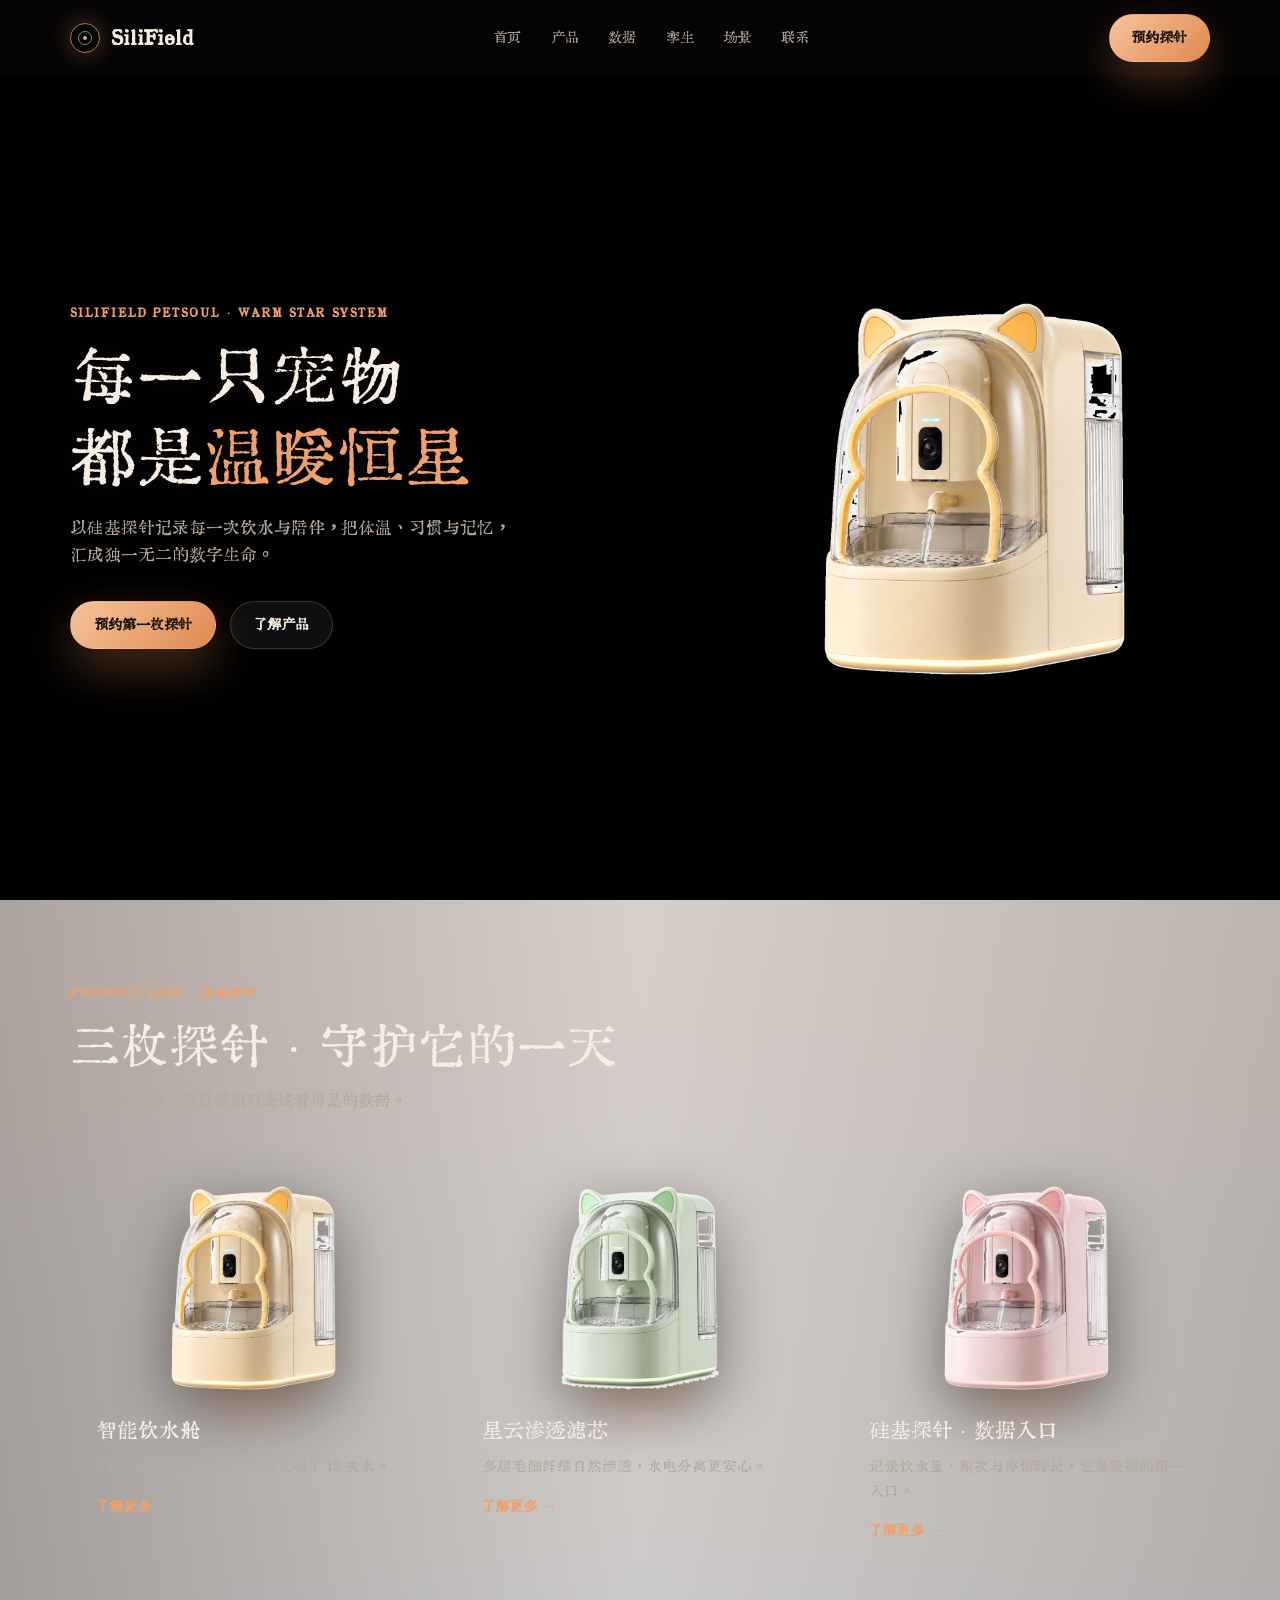
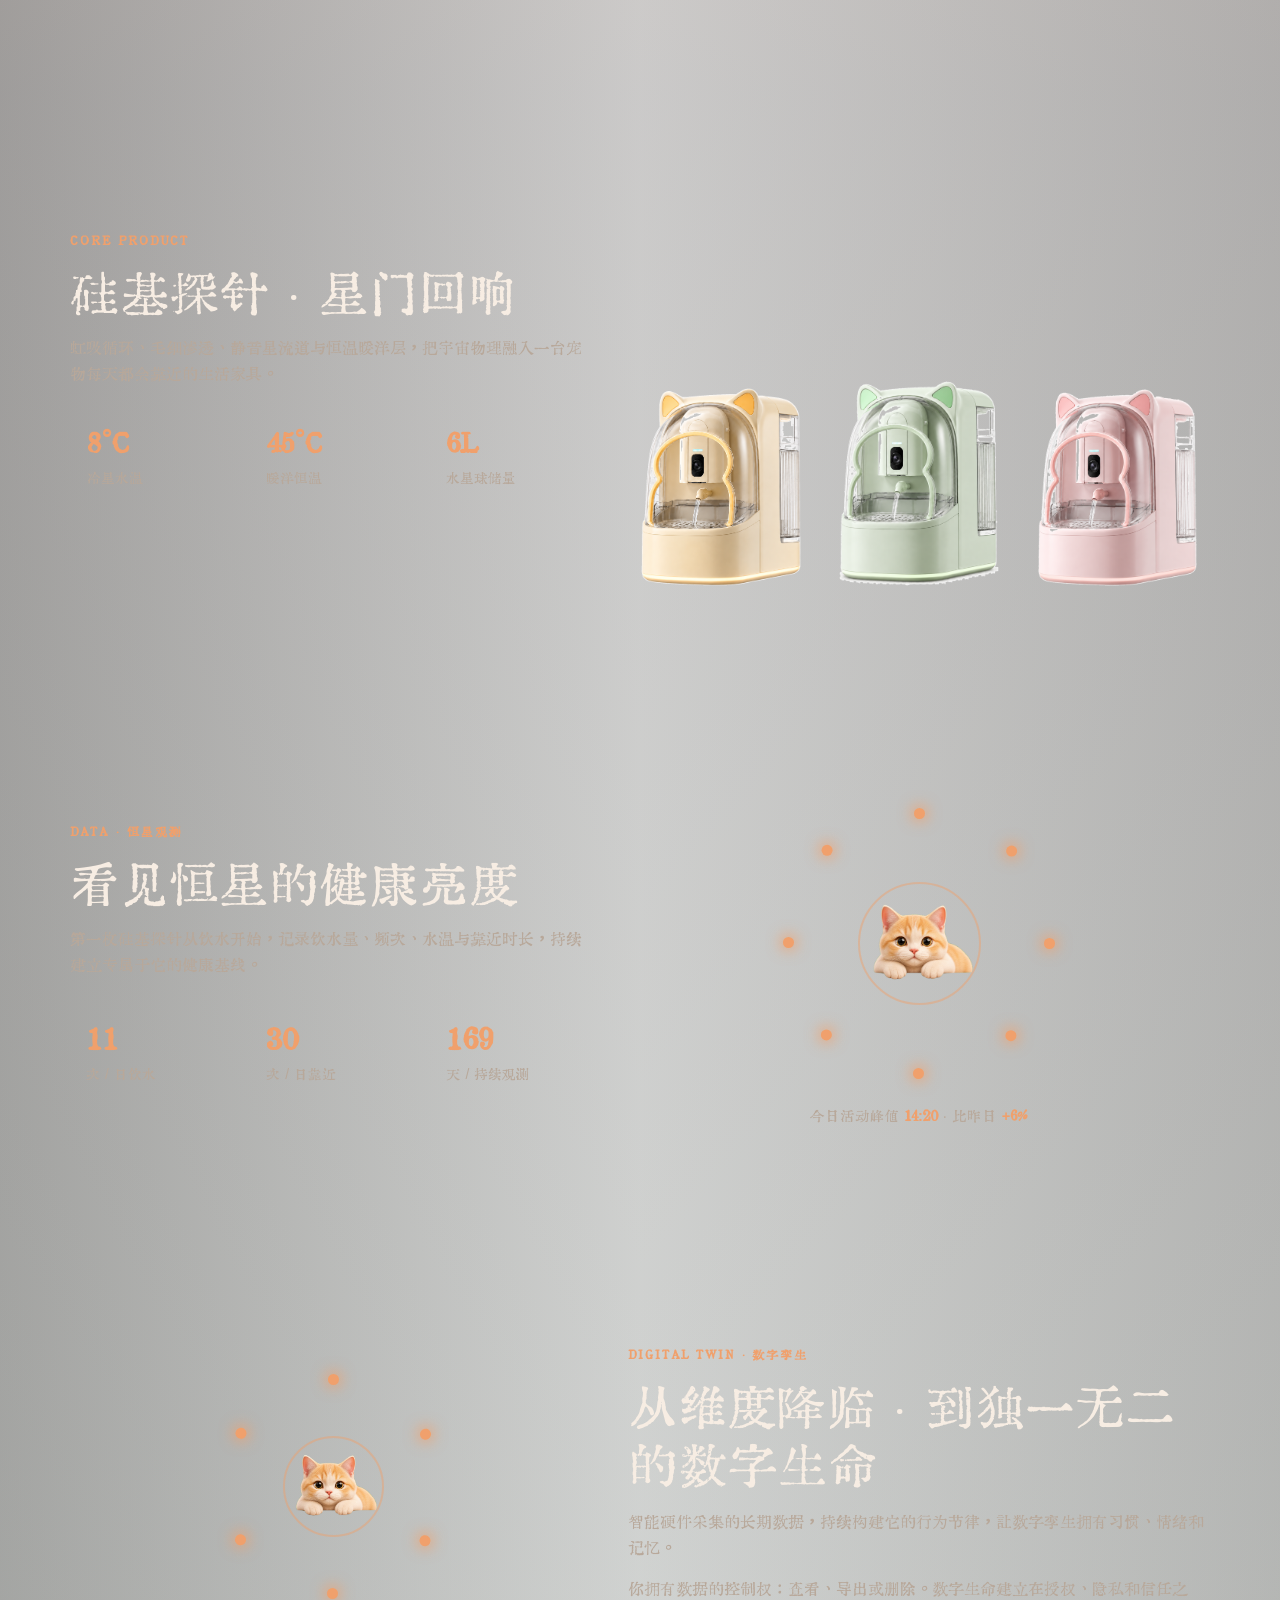
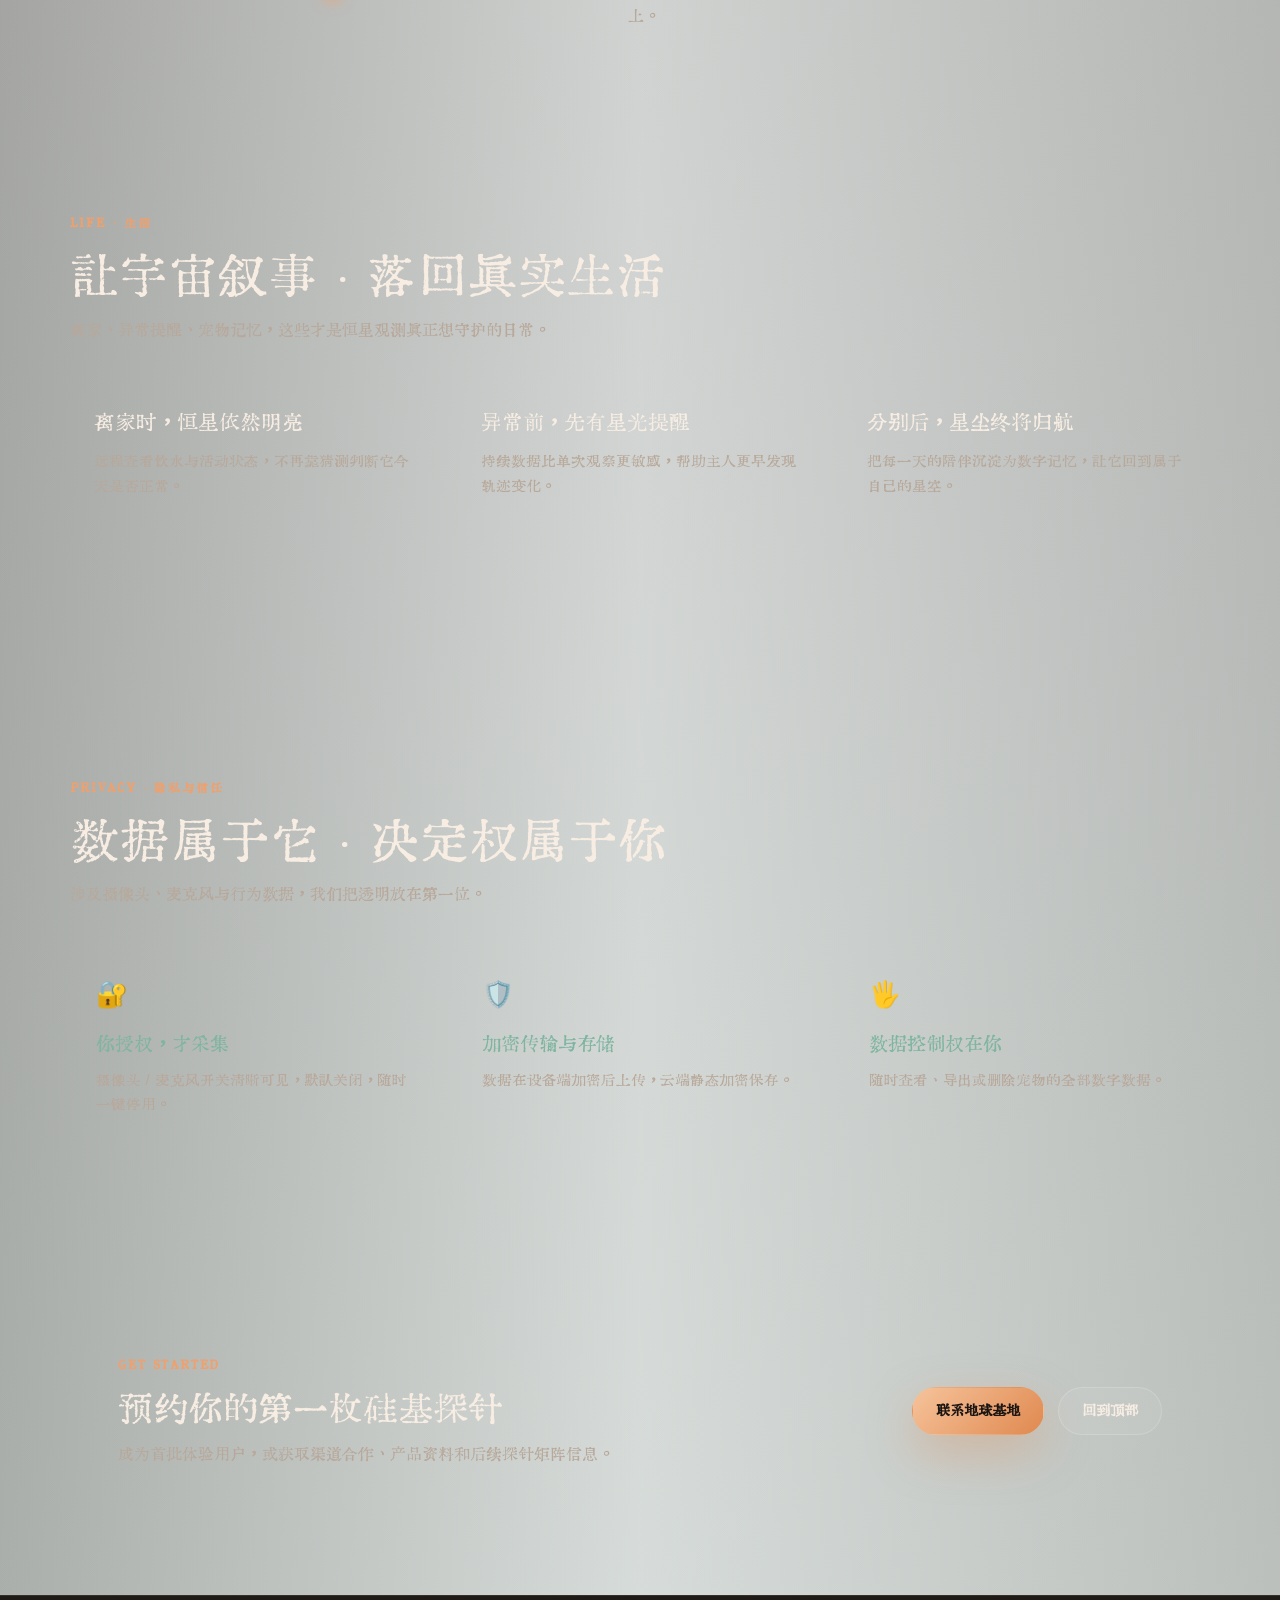
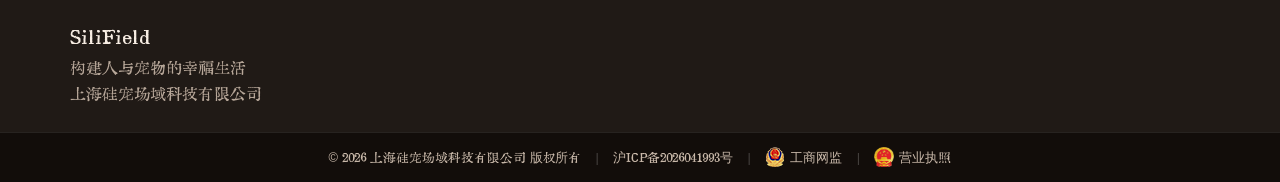
==== commit 48e205c4: "Use logov1 as site favicon and add apple-touch-icon" ====
--- a/docs/index.html
+++ b/docs/index.html
@@ -7,7 +7,8 @@
     <meta name="keywords" content="硅宠场域,Silifield,PetSoul,智能宠物饮水机,宠物健康监测,数字孪生,宠物智能硬件">
     <title>硅宠场域 Silifield - 每一只宠物都是温暖恒星</title>
     <link rel="canonical" href="https://www.silifield.com/">
-    <link rel="icon" href="images/brand-cat-star.svg" type="image/svg+xml">
+    <link rel="icon" href="images/favicon.png" type="image/png" sizes="64x64">
+    <link rel="apple-touch-icon" href="images/apple-touch-icon.png" sizes="180x180">
     <!-- Open Graph：微信 / QQ / 微博等分享链接时显示中文标题、描述与封面图 -->
     <meta property="og:type" content="website">
     <meta property="og:site_name" content="硅宠场域 Silifield">
